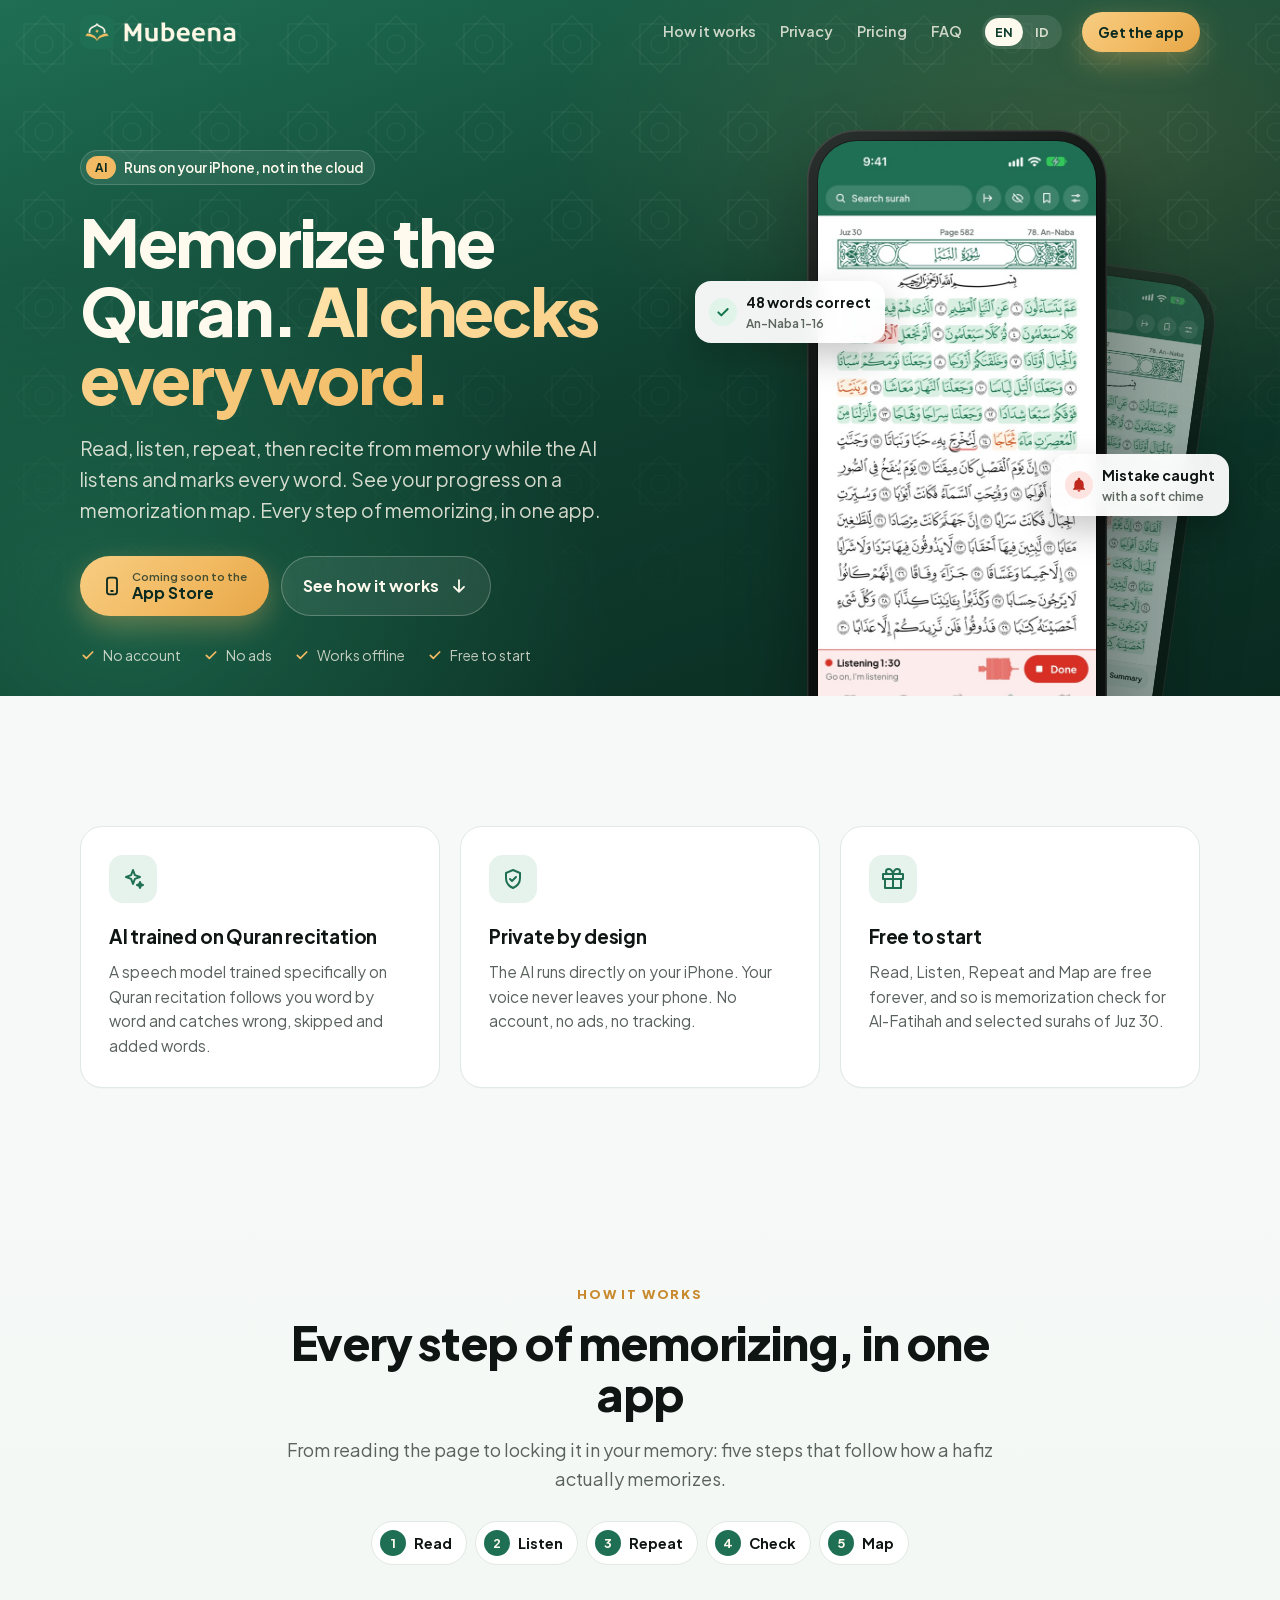
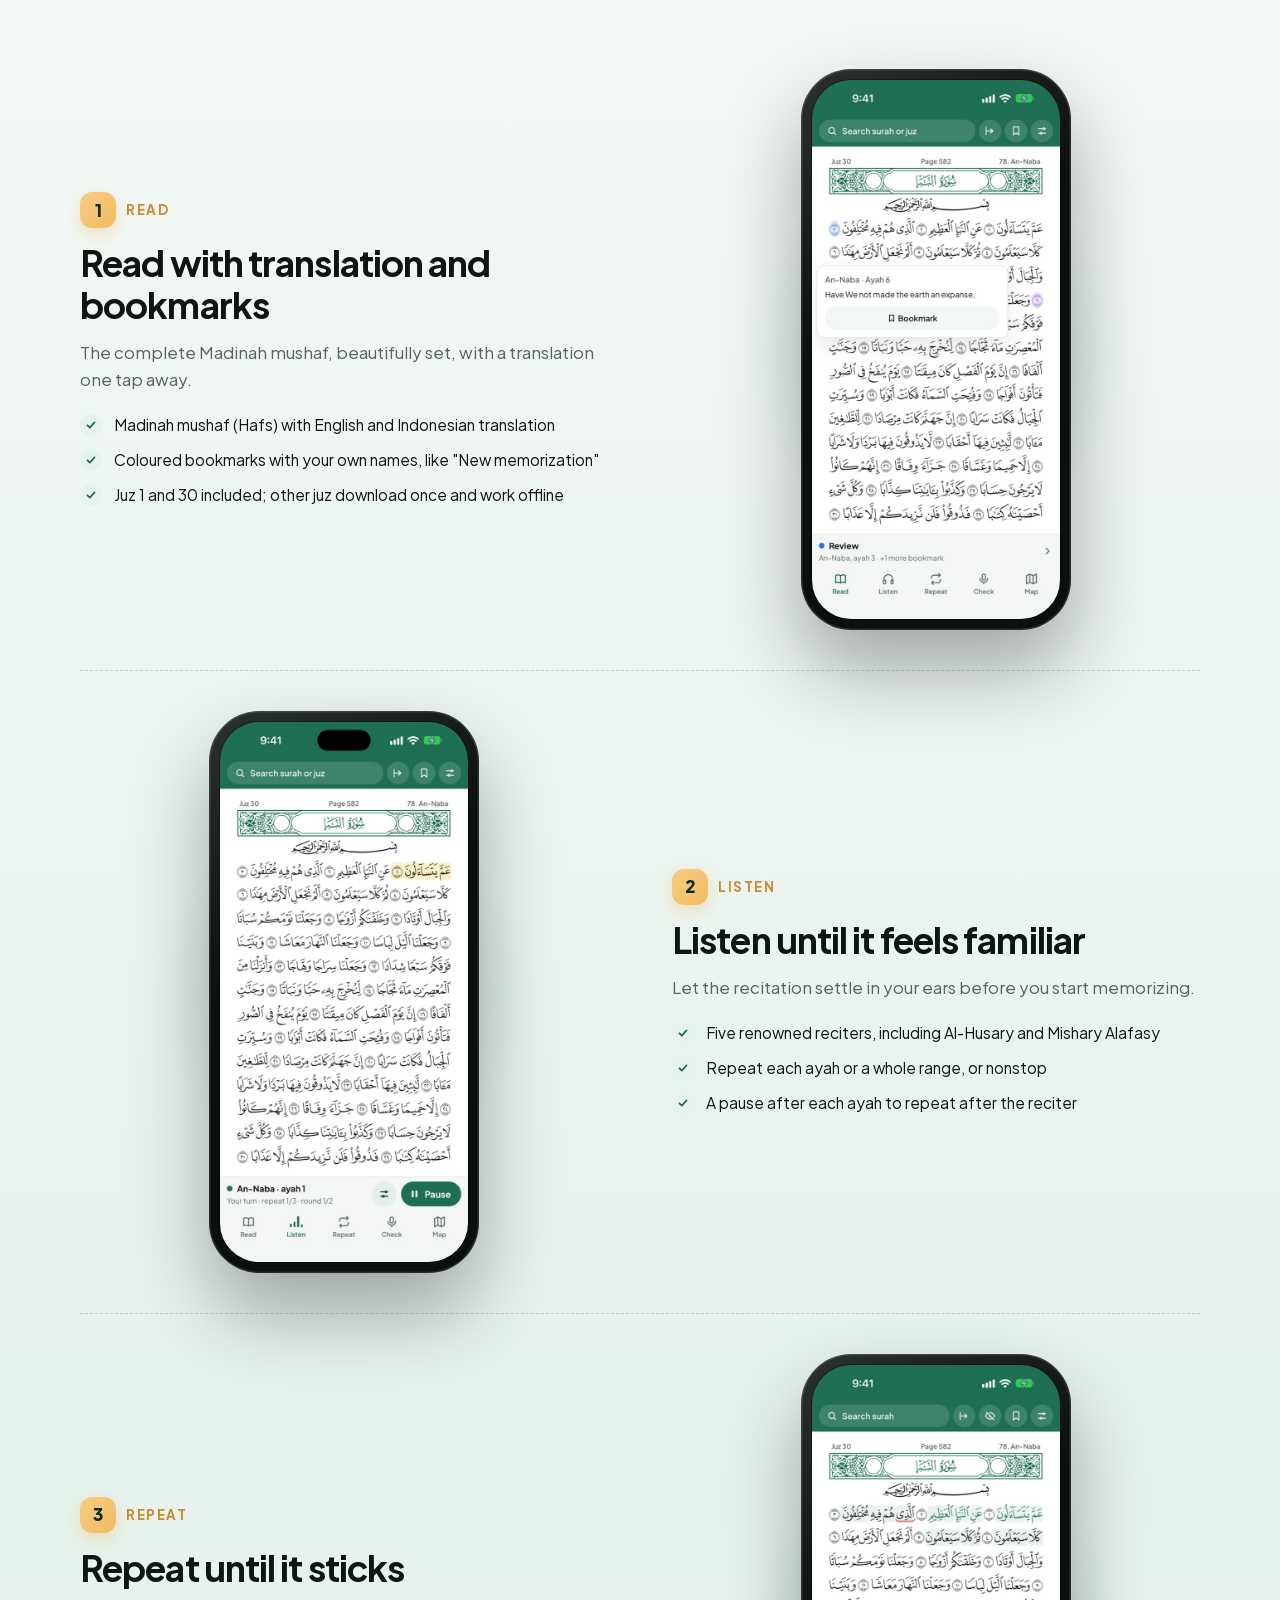
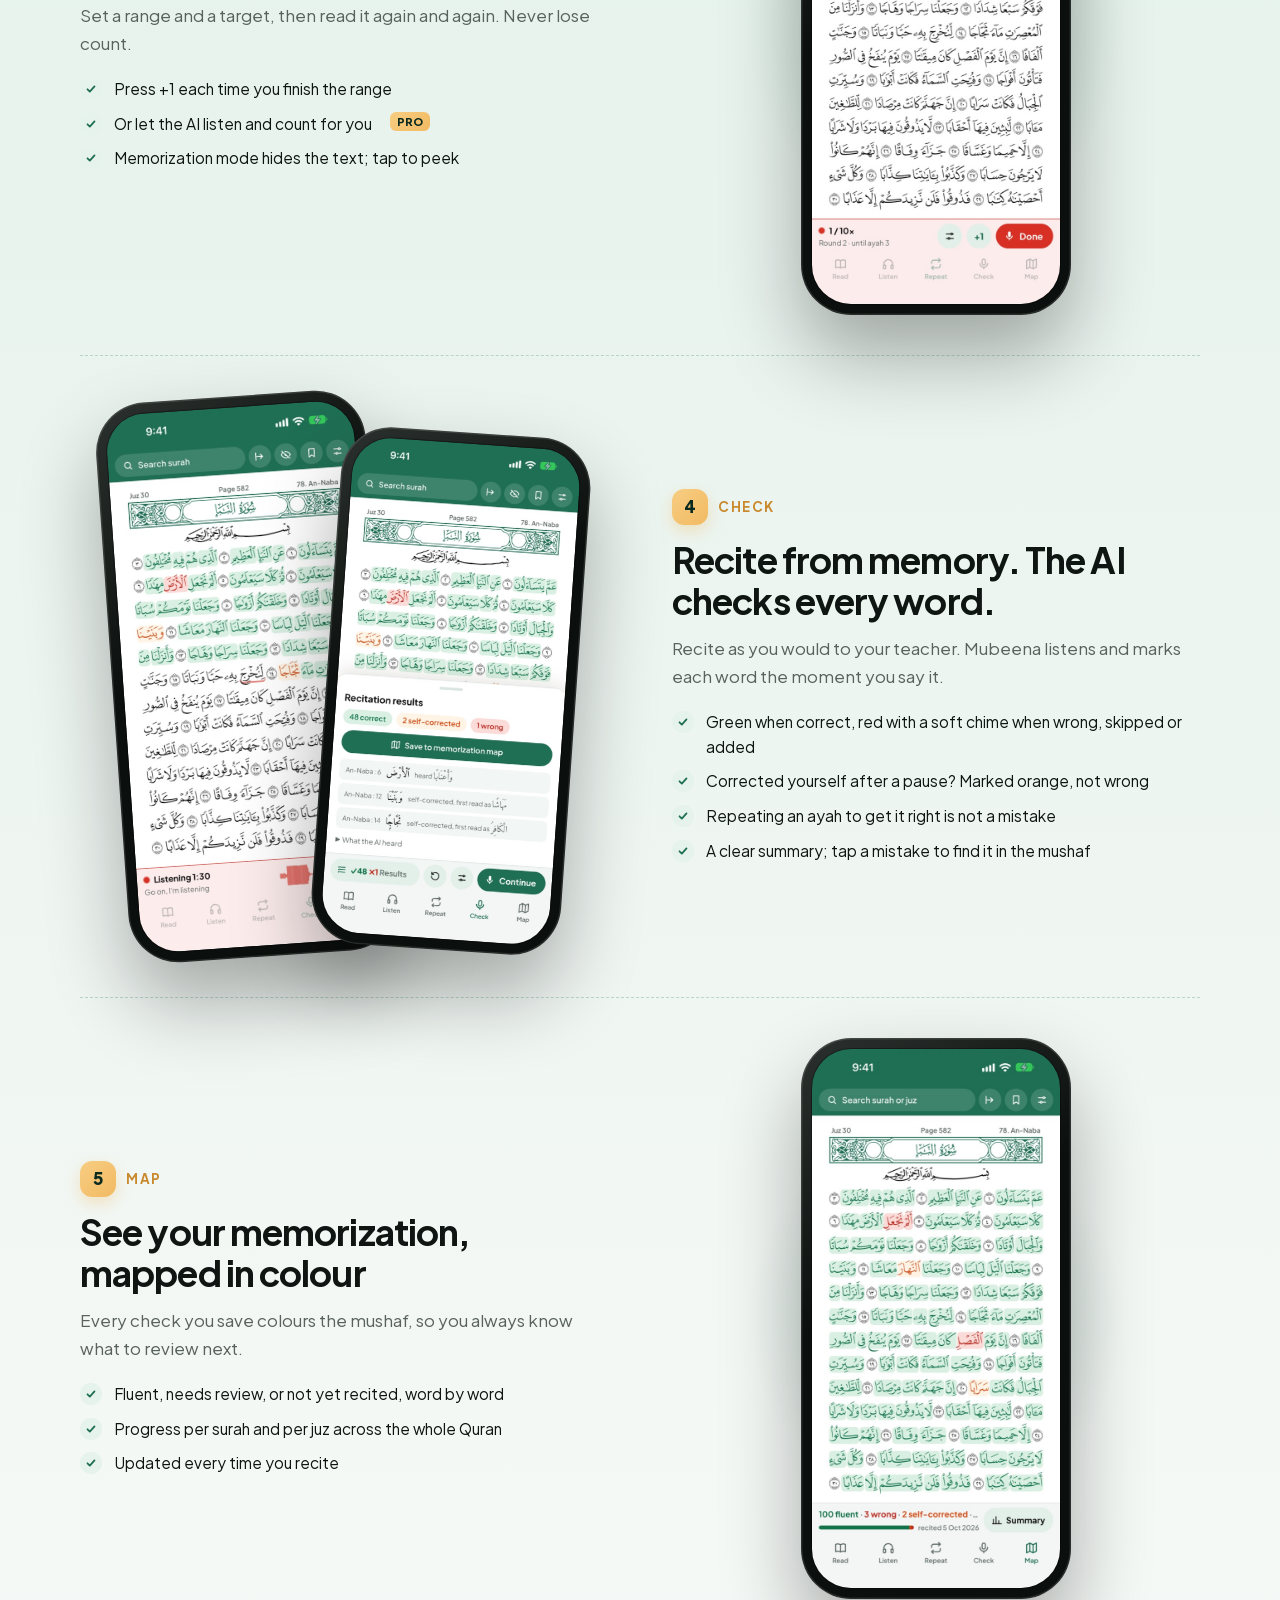
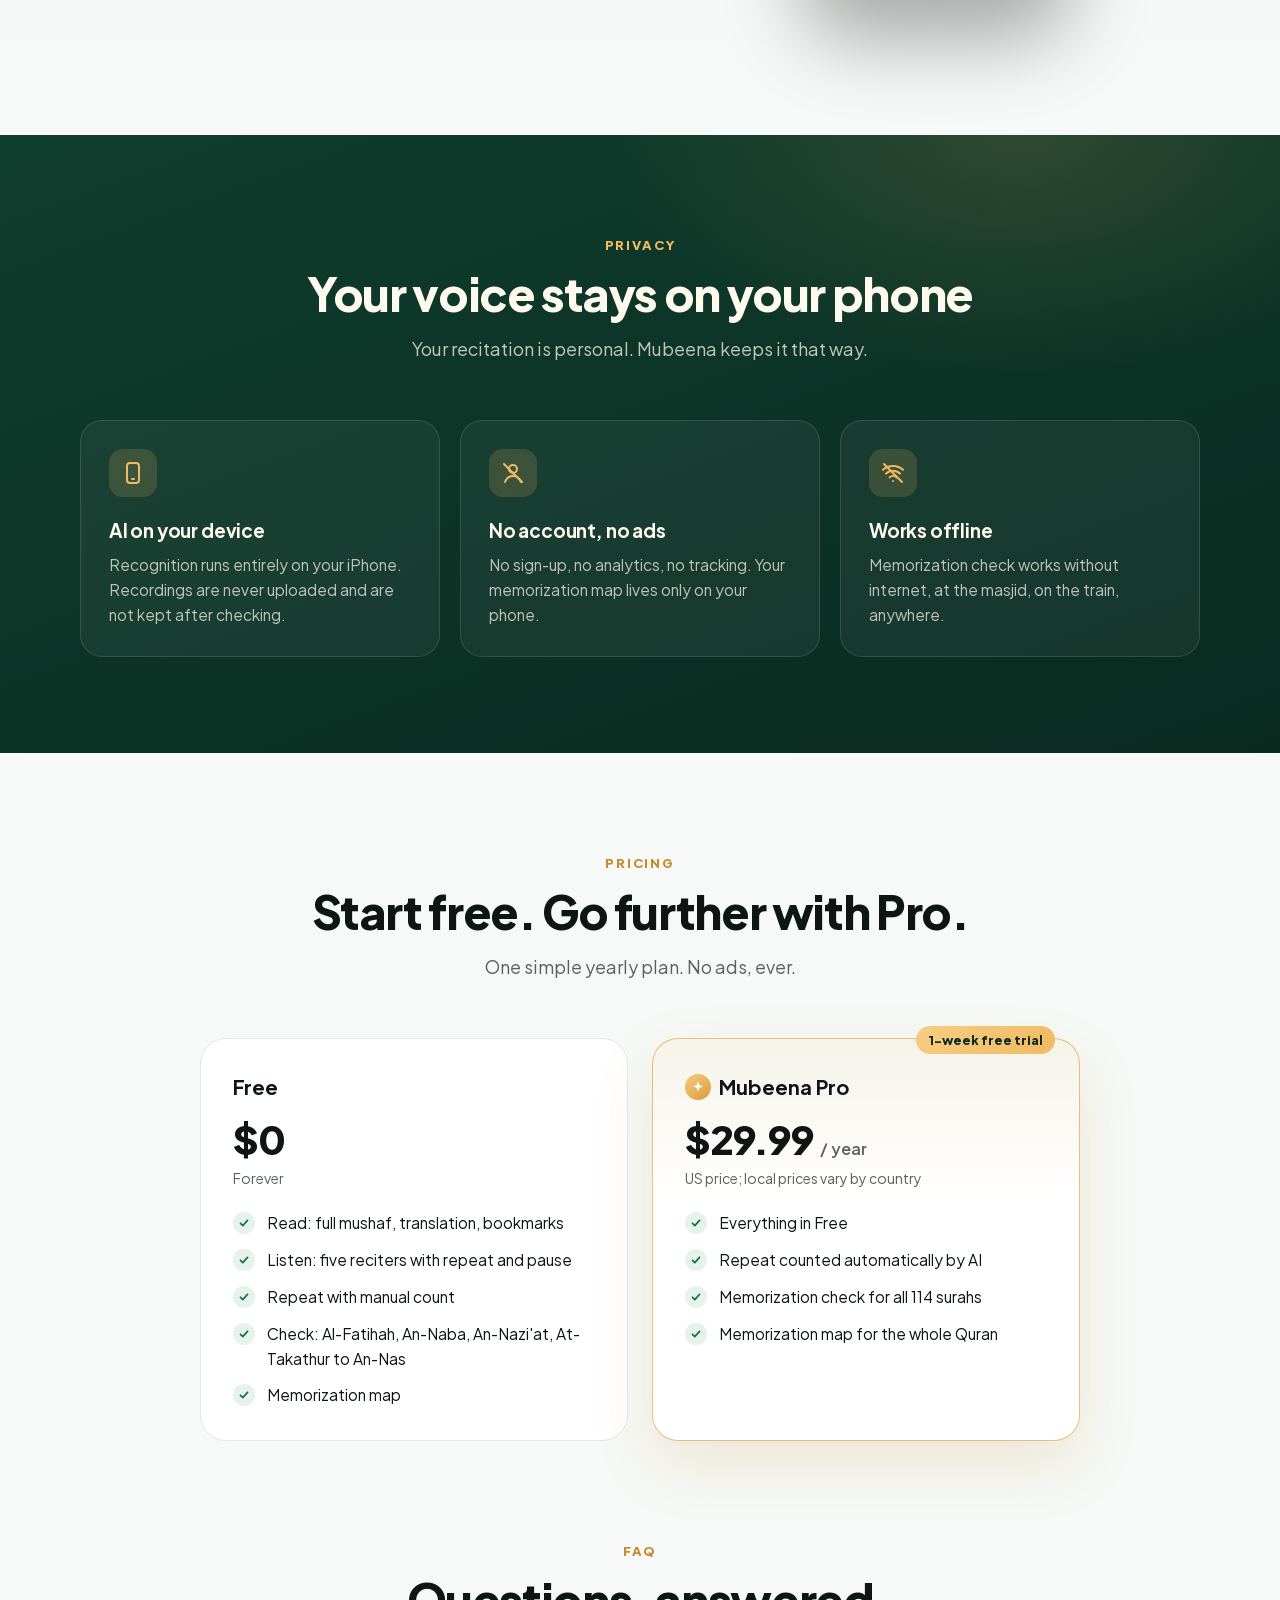
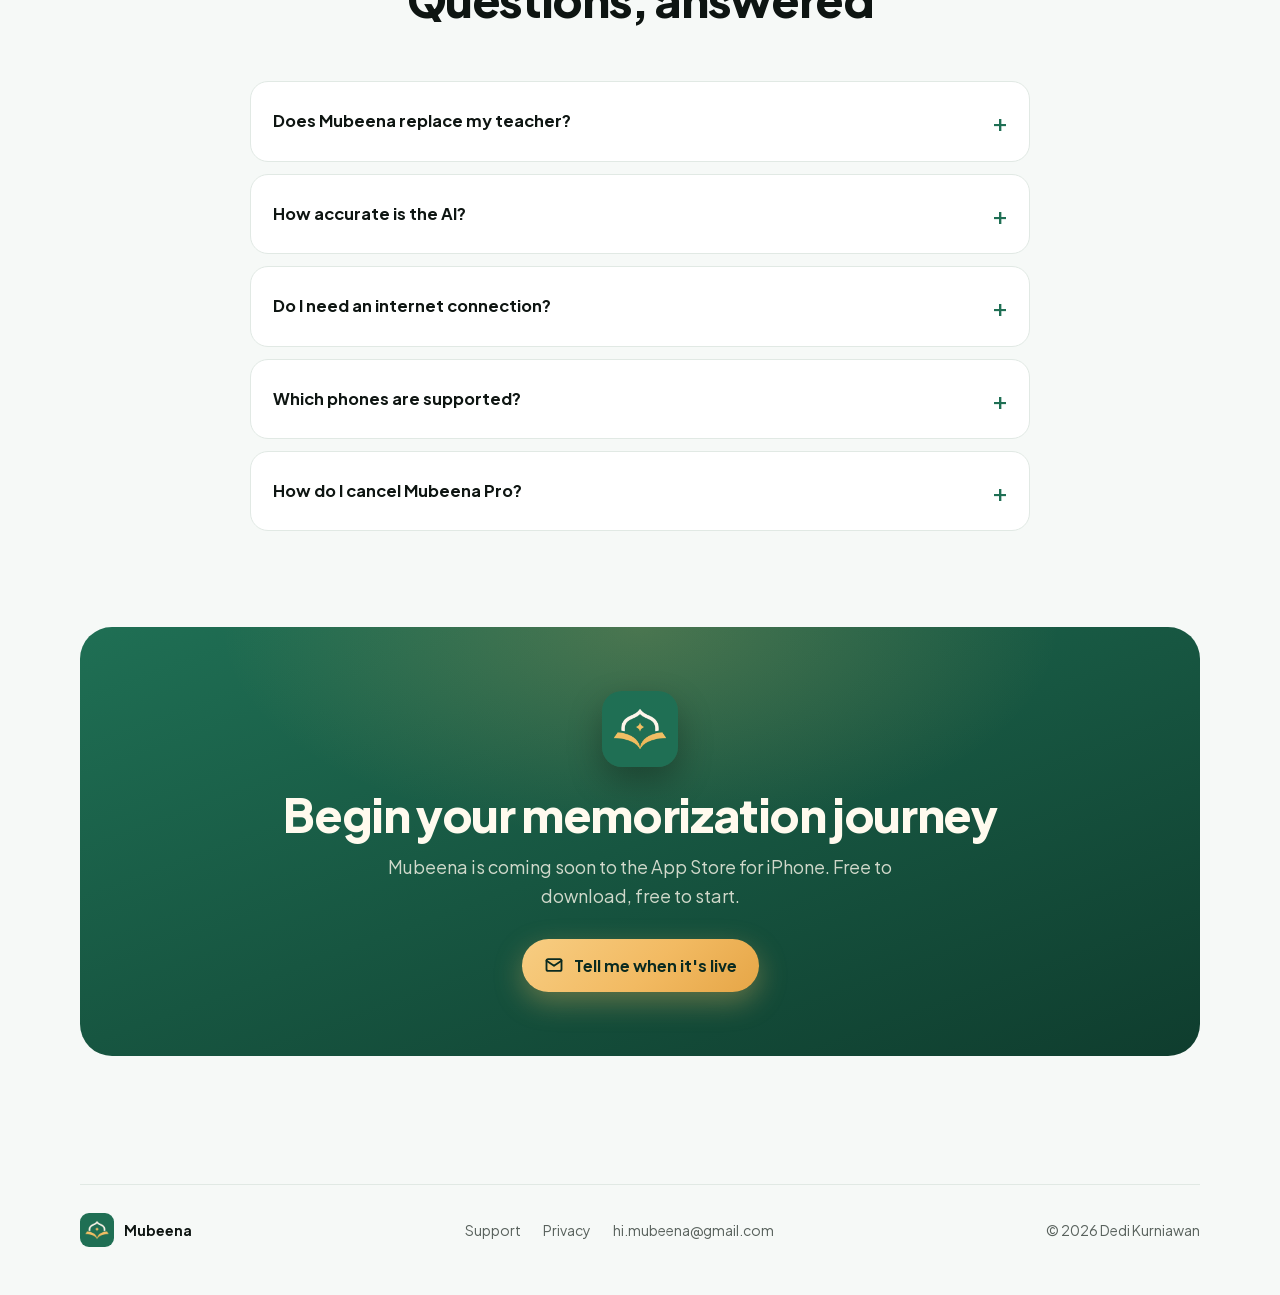
==== index.html @ 80e640e7 "Add files via upload" ====
<!doctype html>
<html lang="en">
<head>
<meta charset="utf-8">
<meta name="viewport" content="width=device-width, initial-scale=1, viewport-fit=cover">
<title>Mubeena AI: Quran Memorization</title>
<meta name="judul-en" content="Mubeena AI: Quran Memorization">
<meta name="judul-id" content="Mubeena: Hafal Al-Qur'an dengan AI">
<meta name="description" content="Read, listen, repeat, check your memorization with AI and see your progress on a memorization map. The AI runs on your iPhone: private, no account, works offline.">
<meta name="theme-color" content="#0f3d2e">
<meta property="og:title" content="Mubeena AI: Quran Memorization">
<meta property="og:description" content="Every step of memorizing the Quran in one app. AI on your iPhone checks every word.">
<meta property="og:image" content="https://mubeenaapp.github.io/aset/icon-512.png">
<link rel="icon" href="aset/icon-192.png">
<link rel="apple-touch-icon" href="aset/icon-192.png">
<link rel="stylesheet" href="aset/beranda.css">
<script src="aset/bahasa.js"></script>
<script src="aset/beranda.js"></script>
</head>
<body>

<!-- ===== Bilah atas ===== -->
<header class="nav"><div class="wadah">
  <a class="merek" href="#atas"><img class="ikon" src="aset/icon-192.png" alt=""><img class="tulisan" src="aset/mubeena-tulisan.png" alt="Mubeena"></a>
  <nav class="nav-tautan">
    <a href="#alur"><span data-lang="en">How it works</span><span data-lang="id">Cara kerja</span></a>
    <a href="#privasi"><span data-lang="en">Privacy</span><span data-lang="id">Privasi</span></a>
    <a href="#harga"><span data-lang="en">Pricing</span><span data-lang="id">Harga</span></a>
    <a href="#tanya"><span data-lang="en">FAQ</span><span data-lang="id">Tanya jawab</span></a>
  </nav>
  <div class="bhs" role="group" aria-label="Language"><button data-set="en">EN</button><button data-set="id">ID</button></div>
  <a class="tombol emas" href="#unduh"><span data-lang="en">Get the app</span><span data-lang="id">Dapatkan</span></a>
</div></header>

<!-- ===== Hero ===== -->
<section class="hero" id="atas"><div class="wadah">
  <div class="muncul">
    <div class="lencana"><b>AI</b><span data-lang="en">Runs on your iPhone, not in the cloud</span><span data-lang="id">Berjalan di iPhone Anda, bukan di server</span></div>
    <h1>
      <span data-lang="en">Memorize the Quran. <em>AI checks every word.</em></span>
      <span data-lang="id">Hafal Al-Qur'an, <em>diperiksa AI kata demi kata.</em></span>
    </h1>
    <p class="sub">
      <span data-lang="en">Read, listen, repeat, then recite from memory while the AI listens and marks every word. See your progress on a
        memorization map. Every step of memorizing, in one app.</span>
      <span data-lang="id">Baca, dengar, takrir, lalu setor hafalan sementara AI menyimak dan menandai setiap kata. Lihat kemajuan Anda di
        peta hafalan. Seluruh proses menghafal, dalam satu aplikasi.</span>
    </p>
    <div class="aksi">
      <a class="tombol emas" href="#unduh">
        <svg viewBox="0 0 24 24" fill="none" stroke="currentColor" stroke-width="2.2" stroke-linecap="round" stroke-linejoin="round"><rect x="6" y="2" width="12" height="20" rx="3"/><path d="M11 18h2"/></svg>
        <span class="dua"><small><span data-lang="en">Coming soon to the</span><span data-lang="id">Segera hadir di</span></small>App Store</span></a>
      <a class="tombol hantu" href="#alur"><span data-lang="en">See how it works</span><span data-lang="id">Lihat cara kerjanya</span>
        <svg viewBox="0 0 24 24" fill="none" stroke="currentColor" stroke-width="2.2" stroke-linecap="round" stroke-linejoin="round"><path d="M12 5v14M6 13l6 6 6-6"/></svg></a>
    </div>
    <ul class="percaya">
      <li><svg viewBox="0 0 24 24" fill="none" stroke="currentColor" stroke-width="2.6" stroke-linecap="round" stroke-linejoin="round"><path d="M5 12.5l4.5 4.5L19 7.5"/></svg><span data-lang="en">No account</span><span data-lang="id">Tanpa akun</span></li>
      <li><svg viewBox="0 0 24 24" fill="none" stroke="currentColor" stroke-width="2.6" stroke-linecap="round" stroke-linejoin="round"><path d="M5 12.5l4.5 4.5L19 7.5"/></svg><span data-lang="en">No ads</span><span data-lang="id">Tanpa iklan</span></li>
      <li><svg viewBox="0 0 24 24" fill="none" stroke="currentColor" stroke-width="2.6" stroke-linecap="round" stroke-linejoin="round"><path d="M5 12.5l4.5 4.5L19 7.5"/></svg><span data-lang="en">Works offline</span><span data-lang="id">Bisa tanpa internet</span></li>
      <li><svg viewBox="0 0 24 24" fill="none" stroke="currentColor" stroke-width="2.6" stroke-linecap="round" stroke-linejoin="round"><path d="M5 12.5l4.5 4.5L19 7.5"/></svg><span data-lang="en">Free to start</span><span data-lang="id">Gratis untuk mulai</span></li>
    </ul>
  </div>
  <div class="panggung">
    <div class="hp belakang" aria-hidden="true"><img class="layar" data-n="peta" src="aset/layar/en/peta.jpg" alt=""></div>
    <div class="hp depan"><img class="layar" data-n="setor" src="aset/layar/en/setor.jpg" alt="Mubeena memorization check"></div>
    <div class="chip c1"><span class="bulat"><svg viewBox="0 0 24 24" fill="none" stroke="currentColor" stroke-width="3" stroke-linecap="round" stroke-linejoin="round"><path d="M5 12.5l4.5 4.5L19 7.5"/></svg></span>
      <span><span data-lang="en">48 words correct</span><span data-lang="id">48 kata benar</span><small><span data-lang="en">An-Naba 1-16</span><span data-lang="id">An-Naba 1-16</span></small></span></div>
    <div class="chip c2"><span class="bulat"><svg viewBox="0 0 24 24" fill="currentColor"><path d="M12 22a2.5 2.5 0 0 0 2.4-2h-4.8A2.5 2.5 0 0 0 12 22Zm7-6V11a7 7 0 0 0-5-6.7V3a2 2 0 1 0-4 0v1.3A7 7 0 0 0 5 11v5l-2 2v1h18v-1l-2-2Z"/></svg></span>
      <span><span data-lang="en">Mistake caught</span><span data-lang="id">Salah langsung ditandai</span><small><span data-lang="en">with a soft chime</span><span data-lang="id">dengan denting lembut</span></small></span></div>
  </div>
</div></section>

<!-- ===== Tiga keunggulan ===== -->
<section class="unggul"><div class="wadah">
  <div class="kartu3">
    <div class="kartu muncul">
      <div class="ik"><svg viewBox="0 0 24 24" fill="none" stroke="currentColor" stroke-width="2" stroke-linecap="round" stroke-linejoin="round"><path d="M12 3l1.9 5.1L19 10l-5.1 1.9L12 17l-1.9-5.1L5 10l5.1-1.9z"/><path d="M19 15l.8 2.2L22 18l-2.2.8L19 21l-.8-2.2L16 18l2.2-.8z"/></svg></div>
      <h3><span data-lang="en">AI trained on Quran recitation</span><span data-lang="id">AI khusus bacaan Al-Qur'an</span></h3>
      <p><span data-lang="en">A speech model trained specifically on Quran recitation follows you word by word and catches wrong, skipped and added words.</span>
        <span data-lang="id">Model AI yang dilatih khusus bacaan Al-Qur'an menyimak kata demi kata dan menangkap kata yang salah, terlewat, atau ditambah.</span></p>
    </div>
    <div class="kartu muncul">
      <div class="ik"><svg viewBox="0 0 24 24" fill="none" stroke="currentColor" stroke-width="2" stroke-linecap="round" stroke-linejoin="round"><path d="M12 3l7 3v5c0 4.5-3 8.3-7 10-4-1.7-7-5.5-7-10V6z"/><path d="M9 12l2 2 4-4"/></svg></div>
      <h3><span data-lang="en">Private by design</span><span data-lang="id">Privasi terjaga</span></h3>
      <p><span data-lang="en">The AI runs directly on your iPhone. Your voice never leaves your phone. No account, no ads, no tracking.</span>
        <span data-lang="id">AI berjalan langsung di iPhone Anda. Suara Anda tidak pernah keluar dari HP. Tanpa akun, tanpa iklan, tanpa pelacak.</span></p>
    </div>
    <div class="kartu muncul">
      <div class="ik"><svg viewBox="0 0 24 24" fill="none" stroke="currentColor" stroke-width="2" stroke-linecap="round" stroke-linejoin="round"><path d="M20 12v9H4v-9"/><path d="M2 7h20v5H2z"/><path d="M12 21V7"/><path d="M12 7H7.5a2.5 2.5 0 0 1 0-5C11 2 12 7 12 7zM12 7h4.5a2.5 2.5 0 0 0 0-5C13 2 12 7 12 7z"/></svg></div>
      <h3><span data-lang="en">Free to start</span><span data-lang="id">Gratis untuk mulai</span></h3>
      <p><span data-lang="en">Read, Listen, Repeat and Map are free forever, and so is memorization check for Al-Fatihah and selected surahs of Juz 30.</span>
        <span data-lang="id">Baca, Dengar, Takrir, dan Peta gratis selamanya, begitu juga Setor untuk Al-Fatihah dan surah pilihan Juz 30.</span></p>
    </div>
  </div>
</div></section>

<!-- ===== Alur 5 langkah ===== -->
<section class="alur" id="alur"><div class="wadah">
  <div class="kepala muncul">
    <div class="label"><span data-lang="en">How it works</span><span data-lang="id">Cara kerja</span></div>
    <h2><span data-lang="en">Every step of memorizing, in one app</span><span data-lang="id">Seluruh proses menghafal, dalam satu aplikasi</span></h2>
    <p><span data-lang="en">From reading the page to locking it in your memory: five steps that follow how a hafiz actually memorizes.</span>
      <span data-lang="id">Dari membaca halaman sampai melekat di hafalan: lima langkah yang mengikuti cara seorang penghafal menghafal.</span></p>
  </div>
  <div class="langkah-pil muncul">
    <a href="#l1"><span>1</span><b data-lang="en">Read</b><b data-lang="id">Baca</b></a>
    <a href="#l2"><span>2</span><b data-lang="en">Listen</b><b data-lang="id">Dengar</b></a>
    <a href="#l3"><span>3</span><b data-lang="en">Repeat</b><b data-lang="id">Takrir</b></a>
    <a href="#l4"><span>4</span><b data-lang="en">Check</b><b data-lang="id">Setor</b></a>
    <a href="#l5"><span>5</span><b data-lang="en">Map</b><b data-lang="id">Peta</b></a>
  </div>

  <article class="langkah" id="l1">
    <div class="teks muncul">
      <div class="no"><span>1</span><b data-lang="en">Read</b><b data-lang="id">Baca</b></div>
      <h3><span data-lang="en">Read with translation and bookmarks</span><span data-lang="id">Baca dengan terjemahan dan penanda</span></h3>
      <p><span data-lang="en">The complete Madinah mushaf, beautifully set, with a translation one tap away.</span>
        <span data-lang="id">Mushaf Madinah lengkap dengan tampilan yang indah, terjemahannya cukup sekali ketuk.</span></p>
      <ul class="centang">
        <li><span data-lang="en">Madinah mushaf (Hafs) with English and Indonesian translation</span><span data-lang="id">Mushaf Madinah (riwayat Hafs) dengan terjemahan Indonesia dan Inggris</span></li>
        <li><span data-lang="en">Coloured bookmarks with your own names, like "New memorization"</span><span data-lang="id">Penanda berwarna dengan nama sendiri, seperti "Hafalan baru"</span></li>
        <li><span data-lang="en">Juz 1 and 30 included; other juz download once and work offline</span><span data-lang="id">Juz 1 dan 30 sudah ada; juz lain diunduh sekali lalu bisa tanpa internet</span></li>
      </ul>
    </div>
    <div class="visual muncul"><div class="hp"><img class="layar" data-n="baca" src="aset/layar/en/baca.jpg" alt="" loading="lazy"></div></div>
  </article>

  <article class="langkah" id="l2">
    <div class="teks muncul">
      <div class="no"><span>2</span><b data-lang="en">Listen</b><b data-lang="id">Dengar</b></div>
      <h3><span data-lang="en">Listen until it feels familiar</span><span data-lang="id">Dengar sampai terasa akrab</span></h3>
      <p><span data-lang="en">Let the recitation settle in your ears before you start memorizing.</span>
        <span data-lang="id">Biarkan bacaannya akrab di telinga sebelum mulai menghafal.</span></p>
      <ul class="centang">
        <li><span data-lang="en">Five renowned reciters, including Al-Husary and Mishary Alafasy</span><span data-lang="id">Lima qari ternama, termasuk Al-Husary dan Mishary Alafasy</span></li>
        <li><span data-lang="en">Repeat each ayah or a whole range, or nonstop</span><span data-lang="id">Ulangi tiap ayat atau satu rentang, atau terus-menerus</span></li>
        <li><span data-lang="en">A pause after each ayah to repeat after the reciter</span><span data-lang="id">Jeda sesudah tiap ayat untuk menirukan qari</span></li>
      </ul>
    </div>
    <div class="visual muncul"><div class="hp"><img class="layar" data-n="dengar" src="aset/layar/en/dengar.jpg" alt="" loading="lazy"></div></div>
  </article>

  <article class="langkah" id="l3">
    <div class="teks muncul">
      <div class="no"><span>3</span><b data-lang="en">Repeat</b><b data-lang="id">Takrir</b></div>
      <h3><span data-lang="en">Repeat until it sticks</span><span data-lang="id">Takrir sampai hafal</span></h3>
      <p><span data-lang="en">Set a range and a target, then read it again and again. Never lose count.</span>
        <span data-lang="id">Tentukan rentang dan target, lalu baca berulang-ulang. Tidak pernah lupa hitungan.</span></p>
      <ul class="centang">
        <li><span data-lang="en">Press +1 each time you finish the range</span><span data-lang="id">Tekan +1 setiap selesai membaca rentangnya</span></li>
        <li><span data-lang="en">Or let the AI listen and count for you</span><span data-lang="id">Atau biarkan AI menyimak dan menghitungkannya</span><span class="pro-kecil">PRO</span></li>
        <li><span data-lang="en">Memorization mode hides the text; tap to peek</span><span data-lang="id">Mode hafalan menyembunyikan teks; ketuk untuk mengintip</span></li>
      </ul>
    </div>
    <div class="visual muncul"><div class="hp"><img class="layar" data-n="takrir" src="aset/layar/en/takrir.jpg" alt="" loading="lazy"></div></div>
  </article>

  <article class="langkah" id="l4">
    <div class="teks muncul">
      <div class="no"><span>4</span><b data-lang="en">Check</b><b data-lang="id">Setor</b></div>
      <h3><span data-lang="en">Recite from memory. The AI checks every word.</span><span data-lang="id">Setor hafalan. AI memeriksa setiap kata.</span></h3>
      <p><span data-lang="en">Recite as you would to your teacher. Mubeena listens and marks each word the moment you say it.</span>
        <span data-lang="id">Baca seperti saat setoran kepada guru. Mubeena menyimak dan menandai setiap kata saat itu juga.</span></p>
      <ul class="centang">
        <li><span data-lang="en">Green when correct, red with a soft chime when wrong, skipped or added</span><span data-lang="id">Hijau bila benar, merah dengan denting lembut bila salah, terlewat, atau tambahan</span></li>
        <li><span data-lang="en">Corrected yourself after a pause? Marked orange, not wrong</span><span data-lang="id">Berhenti lalu membetulkan sendiri? Ditandai jingga, bukan salah</span></li>
        <li><span data-lang="en">Repeating an ayah to get it right is not a mistake</span><span data-lang="id">Mengulang ayat agar lancar tidak dihitung salah</span></li>
        <li><span data-lang="en">A clear summary; tap a mistake to find it in the mushaf</span><span data-lang="id">Ringkasan yang jelas; ketuk kesalahan untuk melihatnya di mushaf</span></li>
      </ul>
    </div>
    <div class="visual ganda muncul">
      <div class="hp"><img class="layar" data-n="setor" src="aset/layar/en/setor.jpg" alt="" loading="lazy"></div>
      <div class="hp"><img class="layar" data-n="hasil" src="aset/layar/en/hasil.jpg" alt="" loading="lazy"></div>
    </div>
  </article>

  <article class="langkah" id="l5">
    <div class="teks muncul">
      <div class="no"><span>5</span><b data-lang="en">Map</b><b data-lang="id">Peta</b></div>
      <h3><span data-lang="en">See your memorization, mapped in colour</span><span data-lang="id">Lihat hafalan Anda, berwarna di peta</span></h3>
      <p><span data-lang="en">Every check you save colours the mushaf, so you always know what to review next.</span>
        <span data-lang="id">Setiap setoran yang disimpan mewarnai mushaf, jadi Anda selalu tahu apa yang perlu diulang berikutnya.</span></p>
      <ul class="centang">
        <li><span data-lang="en">Fluent, needs review, or not yet recited, word by word</span><span data-lang="id">Lancar, perlu diulang, atau belum disetor, kata demi kata</span></li>
        <li><span data-lang="en">Progress per surah and per juz across the whole Quran</span><span data-lang="id">Kemajuan per surah dan per juz di seluruh Al-Qur'an</span></li>
        <li><span data-lang="en">Updated every time you recite</span><span data-lang="id">Diperbarui setiap kali Anda menyetor</span></li>
      </ul>
    </div>
    <div class="visual muncul"><div class="hp"><img class="layar" data-n="peta" src="aset/layar/en/peta.jpg" alt="" loading="lazy"></div></div>
  </article>
</div></section>

<!-- ===== Privasi ===== -->
<section class="privasi" id="privasi"><div class="wadah">
  <div class="kepala muncul">
    <div class="label"><span data-lang="en">Privacy</span><span data-lang="id">Privasi</span></div>
    <h2><span data-lang="en">Your voice stays on your phone</span><span data-lang="id">Suara Anda tetap di HP Anda</span></h2>
    <p><span data-lang="en">Your recitation is personal. Mubeena keeps it that way.</span>
      <span data-lang="id">Bacaan Anda adalah hal pribadi. Mubeena menjaganya tetap begitu.</span></p>
  </div>
  <div class="kartu3">
    <div class="kartu muncul">
      <div class="ik"><svg viewBox="0 0 24 24" fill="none" stroke="currentColor" stroke-width="2" stroke-linecap="round" stroke-linejoin="round"><rect x="6" y="2" width="12" height="20" rx="3"/><path d="M11 18h2"/></svg></div>
      <h3><span data-lang="en">AI on your device</span><span data-lang="id">AI di perangkat Anda</span></h3>
      <p><span data-lang="en">Recognition runs entirely on your iPhone. Recordings are never uploaded and are not kept after checking.</span>
        <span data-lang="id">Pengenalan bacaan berjalan sepenuhnya di iPhone. Rekaman tidak pernah diunggah dan tidak disimpan setelah diperiksa.</span></p>
    </div>
    <div class="kartu muncul">
      <div class="ik"><svg viewBox="0 0 24 24" fill="none" stroke="currentColor" stroke-width="2" stroke-linecap="round" stroke-linejoin="round"><circle cx="12" cy="8" r="4"/><path d="M4 21c1.5-4 4.5-6 8-6s6.5 2 8 6"/><path d="M3 3l18 18"/></svg></div>
      <h3><span data-lang="en">No account, no ads</span><span data-lang="id">Tanpa akun, tanpa iklan</span></h3>
      <p><span data-lang="en">No sign-up, no analytics, no tracking. Your memorization map lives only on your phone.</span>
        <span data-lang="id">Tanpa daftar, tanpa analitik, tanpa pelacakan. Peta hafalan Anda hanya tersimpan di HP Anda.</span></p>
    </div>
    <div class="kartu muncul">
      <div class="ik"><svg viewBox="0 0 24 24" fill="none" stroke="currentColor" stroke-width="2" stroke-linecap="round" stroke-linejoin="round"><path d="M2 8.8a15 15 0 0 1 20 0M5 12.6a10 10 0 0 1 14 0M8.5 16.4a5 5 0 0 1 7 0"/><path d="M12 20h.01"/><path d="M3 3l18 18"/></svg></div>
      <h3><span data-lang="en">Works offline</span><span data-lang="id">Bisa tanpa internet</span></h3>
      <p><span data-lang="en">Memorization check works without internet, at the masjid, on the train, anywhere.</span>
        <span data-lang="id">Setor tetap jalan tanpa internet: di masjid, di kereta, di mana saja.</span></p>
    </div>
  </div>
</div></section>

<!-- ===== Harga ===== -->
<section id="harga"><div class="wadah">
  <div class="kepala muncul">
    <div class="label"><span data-lang="en">Pricing</span><span data-lang="id">Harga</span></div>
    <h2><span data-lang="en">Start free. Go further with Pro.</span><span data-lang="id">Mulai gratis. Lebih jauh dengan Pro.</span></h2>
    <p><span data-lang="en">One simple yearly plan. No ads, ever.</span><span data-lang="id">Satu paket tahunan yang sederhana. Tanpa iklan, selamanya.</span></p>
  </div>
  <div class="harga-kartu">
    <div class="paket muncul">
      <h3><span data-lang="en">Free</span><span data-lang="id">Gratis</span></h3>
      <div class="nominal"><span data-lang="en">$0</span><span data-lang="id">Rp 0</span></div>
      <div class="ket"><span data-lang="en">Forever</span><span data-lang="id">Selamanya</span></div>
      <ul class="centang">
        <li><span data-lang="en">Read: full mushaf, translation, bookmarks</span><span data-lang="id">Baca: mushaf lengkap, terjemahan, penanda</span></li>
        <li><span data-lang="en">Listen: five reciters with repeat and pause</span><span data-lang="id">Dengar: lima qari dengan ulangan dan jeda</span></li>
        <li><span data-lang="en">Repeat with manual count</span><span data-lang="id">Takrir dengan hitungan manual</span></li>
        <li><span data-lang="en">Check: Al-Fatihah, An-Naba, An-Nazi'at, At-Takathur to An-Nas</span><span data-lang="id">Setor: Al-Fatihah, An-Naba, An-Nazi'at, At-Takatsur sampai An-Nas</span></li>
        <li><span data-lang="en">Memorization map</span><span data-lang="id">Peta hafalan</span></li>
      </ul>
    </div>
    <div class="paket pro muncul">
      <div class="pita"><span data-lang="en">1-week free trial</span><span data-lang="id">Uji coba gratis 1 minggu</span></div>
      <h3><span class="bintang"><svg viewBox="0 0 24 24"><path d="M12 2.5l2.3 6.2 6.2 2.3-6.2 2.3L12 19.5l-2.3-6.2L3.5 11l6.2-2.3z" fill="currentColor"/></svg></span>Mubeena Pro</h3>
      <div class="nominal"><span data-lang="en">$29.99 <small>/ year</small></span><span data-lang="id">Rp 149.000 <small>/ tahun</small></span></div>
      <div class="ket"><span data-lang="en">US price; local prices vary by country</span><span data-lang="id">Harga Indonesia; tiap negara bisa berbeda</span></div>
      <ul class="centang">
        <li><span data-lang="en">Everything in Free</span><span data-lang="id">Semua yang ada di Gratis</span></li>
        <li><span data-lang="en">Repeat counted automatically by AI</span><span data-lang="id">Takrir dihitung otomatis oleh AI</span></li>
        <li><span data-lang="en">Memorization check for all 114 surahs</span><span data-lang="id">Setor hafalan seluruh 114 surah</span></li>
        <li><span data-lang="en">Memorization map for the whole Quran</span><span data-lang="id">Peta hafalan seluruh Al-Qur'an</span></li>
      </ul>
    </div>
  </div>
</div></section>

<!-- ===== Tanya jawab ===== -->
<section id="tanya" style="padding-top:0"><div class="wadah">
  <div class="kepala muncul">
    <div class="label"><span data-lang="en">FAQ</span><span data-lang="id">Tanya jawab</span></div>
    <h2><span data-lang="en">Questions, answered</span><span data-lang="id">Pertanyaan yang sering diajukan</span></h2>
  </div>
  <div class="tanya muncul">
    <details>
      <summary><span data-lang="en">Does Mubeena replace my teacher?</span><span data-lang="id">Apakah Mubeena menggantikan guru?</span></summary>
      <p><span data-lang="en">No. Mubeena helps you practise between lessons, so you come to your teacher better prepared. Your teacher remains the
        best judge of your recitation.</span>
        <span data-lang="id">Tidak. Mubeena membantu Anda berlatih di antara pertemuan, supaya Anda datang ke guru dengan hafalan yang lebih siap.
        Guru tetap penilai terbaik bacaan Anda.</span></p>
    </details>
    <details>
      <summary><span data-lang="en">How accurate is the AI?</span><span data-lang="id">Seberapa akurat AI-nya?</span></summary>
      <p><span data-lang="en">The AI is trained specifically on Quran recitation and catches wrong, skipped and added words. It can still mishear,
        especially children's voices or in noisy places, so you can tap any word to see what the AI heard.</span>
        <span data-lang="id">AI dilatih khusus bacaan Al-Qur'an dan menangkap kata yang salah, terlewat, atau ditambah. AI tetap bisa salah dengar,
        terutama pada suara anak-anak atau di tempat bising, jadi setiap kata bisa diketuk untuk melihat apa yang didengar AI.</span></p>
    </details>
    <details>
      <summary><span data-lang="en">Do I need an internet connection?</span><span data-lang="id">Apakah perlu internet?</span></summary>
      <p><span data-lang="en">No for the memorization check: the AI runs on your iPhone. Listening to reciters streams over the internet, and juz
        other than 1 and 30 download once the first time you open them.</span>
        <span data-lang="id">Untuk Setor tidak perlu: AI berjalan di iPhone Anda. Mendengarkan qari memerlukan internet, dan juz selain 1 dan 30
        diunduh sekali saat pertama dibuka.</span></p>
    </details>
    <details>
      <summary><span data-lang="en">Which phones are supported?</span><span data-lang="id">HP apa saja yang didukung?</span></summary>
      <p><span data-lang="en">iPhone with iOS 17 or later. An Android version is planned.</span>
        <span data-lang="id">iPhone dengan iOS 17 atau lebih baru. Versi Android sedang direncanakan.</span></p>
    </details>
    <details>
      <summary><span data-lang="en">How do I cancel Mubeena Pro?</span><span data-lang="id">Bagaimana membatalkan Mubeena Pro?</span></summary>
      <p><span data-lang="en">Any time in iPhone Settings › your name › Subscriptions. You keep Pro until the end of the period you paid for.</span>
        <span data-lang="id">Kapan saja di Pengaturan iPhone › nama Anda › Langganan. Pro tetap aktif sampai akhir masa yang sudah dibayar.</span></p>
    </details>
  </div>
</div></section>

<!-- ===== Ajakan penutup ===== -->
<section class="ajakan" id="unduh"><div class="wadah">
  <div class="bingkai muncul">
    <img class="ikon-besar" src="aset/icon-512.png" alt="">
    <h2><span data-lang="en">Begin your memorization journey</span><span data-lang="id">Mulai perjalanan hafalan Anda</span></h2>
    <p><span data-lang="en">Mubeena is coming soon to the App Store for iPhone. Free to download, free to start.</span>
      <span data-lang="id">Mubeena segera hadir di App Store untuk iPhone. Gratis diunduh, gratis untuk mulai.</span></p>
    <a class="tombol emas" href="mailto:hi.mubeena@gmail.com?subject=Mubeena">
      <svg viewBox="0 0 24 24" fill="none" stroke="currentColor" stroke-width="2.2" stroke-linecap="round" stroke-linejoin="round"><rect x="3" y="5" width="18" height="14" rx="2"/><path d="M3 7l9 6 9-6"/></svg>
      <span data-lang="en">Tell me when it's live</span><span data-lang="id">Kabari saya saat rilis</span></a>
  </div>
</div></section>

<footer><div class="wadah">
  <a class="merek" href="#atas" style="color:var(--tinta)"><img class="ikon" src="aset/icon-192.png" alt=""><b>Mubeena</b></a>
  <nav>
    <a href="support.html"><span data-lang="en">Support</span><span data-lang="id">Bantuan</span></a>
    <a href="privacy.html"><span data-lang="en">Privacy</span><span data-lang="id">Privasi</span></a>
    <a href="mailto:hi.mubeena@gmail.com">hi.mubeena@gmail.com</a>
  </nav>
  <div>© <span id="tahun">2026</span> Dedi Kurniawan</div>
</div></footer>
</body>
</html>
---- aset/beranda.css ----
/* Beranda Mubeena (landing page). Halaman privasi & bantuan memakai gaya.css. */
@font-face { font-family: 'Plus Jakarta Sans'; font-weight: 400 800; font-display: swap; src: url(jakarta-latin.woff2) format('woff2'); }
:root {
  --hijau: #1f6f54; --hijau-tua: #0f3d2e; --hijau-gelap: #0a2a20; --krem: #fffaee; --emas: #f2ba62; --emas-tua: #c98a2e;
  --bg: #f6f9f7; --kartu: #ffffff; --tinta: #0e1512; --redup: #59625d; --garis: #e1e9e4; --hijau-lembut: #e6f2ec;
  --bayang: 0 24px 60px rgba(15, 61, 46, .14); color-scheme: light;
}
@media (prefers-color-scheme: dark) {
  :root { --bg: #070b09; --kartu: #111815; --tinta: #eef3f0; --redup: #9aa59f; --garis: #222c27; --hijau-lembut: #12251d;
    --bayang: 0 24px 60px rgba(0, 0, 0, .5); color-scheme: dark; }
}
* { box-sizing: border-box; }
html { -webkit-text-size-adjust: 100%; scroll-behavior: smooth; scroll-padding-top: 72px; }
body { margin: 0; background: var(--bg); color: var(--tinta); font: 16px/1.6 'Plus Jakarta Sans', system-ui, -apple-system, 'Segoe UI', sans-serif;
  -webkit-font-smoothing: antialiased; overflow-x: hidden; }
a { color: inherit; }
img { display: block; max-width: 100%; }
[data-lang] { display: none; }
html[lang="en"] [data-lang="en"], html[lang="id"] [data-lang="id"] { display: revert; }
.wadah { width: min(1120px, 100% - 32px); margin: 0 auto; }

/* ---------- Navigasi ---------- */
.nav { position: fixed; inset: 0 0 auto; z-index: 50; transition: background .25s, box-shadow .25s; }
.nav.padat { background: color-mix(in srgb, var(--hijau-gelap) 92%, transparent); backdrop-filter: blur(14px);
  -webkit-backdrop-filter: blur(14px); box-shadow: 0 1px 0 rgba(255, 255, 255, .06); }
.nav .wadah { display: flex; align-items: center; gap: 20px; height: 64px; }
.merek { display: flex; align-items: center; gap: 10px; text-decoration: none; color: var(--krem); flex: none; }
.merek .ikon { width: 34px; height: 34px; border-radius: 9px; }
.merek .tulisan { height: 20px; width: auto; }
.nav-tautan { display: flex; gap: 24px; margin-left: auto; }
.nav-tautan a { color: rgba(255, 250, 238, .78); text-decoration: none; font-size: 14.5px; font-weight: 600; transition: color .15s; }
.nav-tautan a:hover { color: var(--krem); }
.bhs { display: flex; gap: 2px; background: rgba(255, 255, 255, .1); border-radius: 999px; padding: 3px; flex: none; }
.bhs button { border: 0; background: none; color: rgba(255, 250, 238, .8); font: inherit; font-size: 12.5px; font-weight: 700; padding: 4px 10px;
  border-radius: 999px; cursor: pointer; }
.bhs button[aria-pressed="true"] { background: var(--krem); color: var(--hijau-tua); }
.nav .tombol { padding: 9px 16px; font-size: 14px; }
@media (max-width: 860px) { .nav-tautan { display: none; } .bhs { margin-left: auto; } .nav .tombol { display: none; } }

/* ---------- Tombol ---------- */
.tombol { display: inline-flex; align-items: center; gap: 10px; border: 0; border-radius: 999px; padding: 14px 22px; font: inherit;
  font-weight: 700; font-size: 16px; text-decoration: none; cursor: pointer; transition: transform .15s, box-shadow .15s, background .15s; }
.tombol svg { width: 20px; height: 20px; flex: none; }
.tombol.emas { background: linear-gradient(135deg, #f7cd82, var(--emas) 55%, #e6a647); color: var(--hijau-gelap);
  box-shadow: 0 10px 28px rgba(242, 186, 98, .35); }
.tombol.emas:hover { transform: translateY(-2px); box-shadow: 0 14px 34px rgba(242, 186, 98, .45); }
.tombol.hantu { background: rgba(255, 255, 255, .08); color: var(--krem); box-shadow: inset 0 0 0 1px rgba(255, 250, 238, .25); }
.tombol.hantu:hover { background: rgba(255, 255, 255, .14); }
.tombol .dua { display: grid; line-height: 1.15; text-align: left; }
.tombol .dua small { font-size: 11.5px; font-weight: 600; opacity: .75; }

/* ---------- Hero ---------- */
.hero { position: relative; color: var(--krem); padding: 120px 0 0; overflow: hidden;
  background: radial-gradient(900px 500px at 85% 20%, rgba(242, 186, 98, .16), transparent 60%),
    radial-gradient(800px 600px at 10% 90%, rgba(48, 160, 118, .35), transparent 60%),
    linear-gradient(160deg, var(--hijau) 0%, var(--hijau-tua) 55%, var(--hijau-gelap) 100%); }
.hero::before { content: ''; position: absolute; inset: 0; opacity: .9; pointer-events: none;
  background: url("data:image/svg+xml,%3Csvg xmlns='http://www.w3.org/2000/svg' width='88' height='88' viewBox='0 0 88 88'%3E%3Cg fill='none' stroke='%23fffaee' stroke-opacity='.06' stroke-width='1.2'%3E%3Crect x='24' y='24' width='40' height='40'/%3E%3Crect x='24' y='24' width='40' height='40' transform='rotate(45 44 44)'/%3E%3Ccircle cx='44' cy='44' r='9'/%3E%3C/g%3E%3C/svg%3E");
  -webkit-mask-image: linear-gradient(to bottom, #000 30%, transparent 95%); mask-image: linear-gradient(to bottom, #000 30%, transparent 95%); }
.hero .wadah { position: relative; display: grid; grid-template-columns: minmax(0, 1.1fr) minmax(0, .9fr); gap: 40px; align-items: center; }
.lencana { display: inline-flex; align-items: center; gap: 8px; padding: 6px 12px 6px 6px; border-radius: 999px; font-size: 13.5px; font-weight: 600;
  background: rgba(255, 255, 255, .08); box-shadow: inset 0 0 0 1px rgba(255, 250, 238, .16); margin-bottom: 22px; }
.lencana b { background: var(--emas); color: var(--hijau-gelap); border-radius: 999px; padding: 2px 9px; font-size: 12px; }
.hero h1 { font-size: clamp(38px, 5.6vw, 66px); line-height: 1.04; letter-spacing: -0.035em; margin: 0 0 20px; font-weight: 800; }
.hero h1 em { font-style: normal; background: linear-gradient(90deg, #ffe2a8, var(--emas)); -webkit-background-clip: text; background-clip: text; color: transparent; }
.hero .sub { font-size: clamp(17px, 1.6vw, 19.5px); color: rgba(255, 250, 238, .82); max-width: 560px; margin: 0 0 30px; }
.aksi { display: flex; flex-wrap: wrap; gap: 12px; margin-bottom: 28px; }
.percaya { display: flex; flex-wrap: wrap; gap: 8px 22px; padding: 0; margin: 0; list-style: none; font-size: 14px; color: rgba(255, 250, 238, .75); }
.percaya li { display: flex; align-items: center; gap: 7px; }
.percaya svg { width: 16px; height: 16px; color: var(--emas); }
.panggung { position: relative; display: flex; justify-content: center; align-items: flex-start; align-self: end; padding-top: 10px; }
.panggung .hp.belakang { position: absolute; right: 2%; bottom: -40px; width: 230px; transform: rotate(8deg); opacity: .55; filter: saturate(.8); }
.panggung .hp.depan { position: relative; z-index: 2; width: 300px; margin-bottom: -60px; }
.chip { position: absolute; z-index: 3; display: flex; align-items: center; gap: 9px; padding: 10px 14px; border-radius: 16px; font-size: 14px;
  font-weight: 700; color: #0e1512; background: rgba(255, 255, 255, .94); box-shadow: 0 14px 34px rgba(0, 0, 0, .22);
  backdrop-filter: blur(10px); -webkit-backdrop-filter: blur(10px); white-space: nowrap; animation: melayang 6s ease-in-out infinite; }
.chip .bulat { width: 28px; height: 28px; border-radius: 50%; display: grid; place-items: center; flex: none; }
.chip .bulat svg { width: 16px; height: 16px; }
.chip small { display: block; font-weight: 600; color: #5d665f; font-size: 12px; }
.chip.c1 { left: -4%; top: 28%; } .chip.c1 .bulat { background: #e1f4ea; color: #13744a; }
.chip.c2 { right: -6%; top: 58%; animation-delay: -3s; } .chip.c2 .bulat { background: #fde4e1; color: #c0271d; }
@keyframes melayang { 50% { transform: translateY(-8px); } }

/* ---------- HP (bingkai ponsel) ---------- */
/* Tinggi bingkai mengikuti gambar layar (tidak ada yang terpotong); bingkai hitam cukup tebal agar tepi layar tidak mepet. */
.hp { border-radius: 50px; padding: 11px; background: linear-gradient(145deg, #2b312e, #0b0f0d 40%);
  box-shadow: 0 40px 80px rgba(0, 0, 0, .32), inset 0 0 0 1.5px rgba(255, 255, 255, .12); }
.hp img { width: 100%; height: auto; border-radius: 39px; background: #f2f6f4; box-shadow: 0 0 0 1px rgba(0, 0, 0, .35); }

/* ---------- Bagian umum ---------- */
section { padding: 96px 0; }
.kepala { text-align: center; max-width: 720px; margin: 0 auto 56px; }
.label { display: inline-block; font-size: 13px; font-weight: 800; letter-spacing: .14em; text-transform: uppercase; color: var(--emas-tua); margin-bottom: 12px; }
h2 { font-size: clamp(30px, 4vw, 46px); line-height: 1.12; letter-spacing: -0.03em; margin: 0 0 16px; font-weight: 800; }
.kepala p { font-size: 18px; color: var(--redup); margin: 0; }

/* Tiga keunggulan */
.unggul { padding-top: 130px; }
.kartu3 { display: grid; grid-template-columns: repeat(3, 1fr); gap: 20px; }
.kartu { background: var(--kartu); border: 1px solid var(--garis); border-radius: 22px; padding: 28px; box-shadow: 0 1px 0 rgba(0, 0, 0, .02); }
.kartu .ik { width: 48px; height: 48px; border-radius: 14px; display: grid; place-items: center; background: var(--hijau-lembut); color: var(--hijau);
  margin-bottom: 18px; }
@media (prefers-color-scheme: dark) { .kartu .ik { color: #6fd6a0; } }
.kartu .ik svg { width: 24px; height: 24px; }
.kartu h3 { margin: 0 0 8px; font-size: 19px; letter-spacing: -0.01em; }
.kartu p { margin: 0; color: var(--redup); font-size: 15.5px; }

/* Alur 5 langkah */
.alur { background: linear-gradient(180deg, var(--bg), var(--hijau-lembut) 50%, var(--bg)); }
.langkah-pil { display: flex; justify-content: center; flex-wrap: wrap; gap: 8px; margin: -28px auto 64px; }
.langkah-pil a { display: flex; align-items: center; gap: 8px; text-decoration: none; padding: 8px 14px 8px 8px; border-radius: 999px;
  background: var(--kartu); border: 1px solid var(--garis); font-weight: 700; font-size: 14.5px; }
.langkah-pil a span { width: 26px; height: 26px; border-radius: 50%; display: grid; place-items: center; background: var(--hijau); color: var(--krem); font-size: 13px; }
.langkah { display: grid; grid-template-columns: minmax(0, 1fr) minmax(0, 1fr); gap: 64px; align-items: center; padding: 40px 0; }
.langkah + .langkah { border-top: 1px dashed color-mix(in srgb, var(--hijau) 25%, transparent); }
.langkah:nth-of-type(even) .teks { order: 2; }
.no { display: inline-flex; align-items: center; gap: 10px; font-weight: 800; font-size: 13.5px; letter-spacing: .12em; text-transform: uppercase;
  color: var(--emas-tua); margin-bottom: 14px; }
.no span { width: 36px; height: 36px; border-radius: 12px; display: grid; place-items: center; font-size: 17px; letter-spacing: 0;
  color: var(--hijau-gelap); background: linear-gradient(135deg, #f7cd82, var(--emas)); box-shadow: 0 6px 16px rgba(242, 186, 98, .35); }
.langkah h3 { font-size: clamp(26px, 3vw, 36px); line-height: 1.15; letter-spacing: -0.025em; margin: 0 0 14px; }
.langkah .teks > p { color: var(--redup); font-size: 17px; margin: 0 0 20px; }
.centang { list-style: none; padding: 0; margin: 0; display: grid; gap: 10px; }
.centang li { display: flex; gap: 12px; align-items: flex-start; font-size: 15.5px; }
.centang li::before { content: ''; flex: none; width: 22px; height: 22px; margin-top: 1px; border-radius: 50%; background: var(--hijau-lembut)
  url("data:image/svg+xml,%3Csvg xmlns='http://www.w3.org/2000/svg' viewBox='0 0 24 24' fill='none' stroke='%231f6f54' stroke-width='3' stroke-linecap='round' stroke-linejoin='round'%3E%3Cpath d='M6 12.5l4 4 8-9'/%3E%3C/svg%3E") center / 14px no-repeat; }
.pro-kecil { display: inline-block; margin-left: 6px; font-size: 11px; font-weight: 800; padding: 1px 7px; border-radius: 6px; vertical-align: 2px;
  background: linear-gradient(135deg, #f7cd82, var(--emas)); color: var(--hijau-gelap); }
.visual { position: relative; display: flex; justify-content: center; align-items: flex-start; }   /* tiap HP setinggi gambarnya sendiri */
.visual::before { content: ''; position: absolute; width: 78%; aspect-ratio: 1; border-radius: 50%; top: 50%; left: 50%; transform: translate(-50%, -50%);
  background: radial-gradient(circle, color-mix(in srgb, var(--hijau) 22%, transparent), transparent 65%); }
.visual .hp { position: relative; width: 270px; flex: none; }
.visual.ganda .hp:first-child { transform: translateX(28px) rotate(-4deg); }
.visual.ganda .hp:last-child { transform: translateX(-28px) translateY(36px) rotate(4deg); width: 250px; z-index: 1; }

/* Privasi */
.privasi { color: var(--krem); background: radial-gradient(700px 400px at 80% 0%, rgba(242, 186, 98, .14), transparent 60%),
  linear-gradient(160deg, var(--hijau-tua), var(--hijau-gelap)); }
.privasi .kepala p { color: rgba(255, 250, 238, .75); }
.privasi .label { color: var(--emas); }
.privasi .kartu3 .kartu { background: rgba(255, 255, 255, .05); border-color: rgba(255, 250, 238, .12); }
.privasi .kartu .ik { background: rgba(242, 186, 98, .16); color: var(--emas); }
.privasi .kartu p { color: rgba(255, 250, 238, .72); }

/* Harga */
.harga-kartu { display: grid; grid-template-columns: 1fr 1fr; gap: 24px; max-width: 880px; margin: 0 auto; }
.paket { position: relative; background: var(--kartu); border: 1px solid var(--garis); border-radius: 26px; padding: 32px; }
.paket.pro { border: 1.5px solid rgba(226, 165, 72, .7); box-shadow: 0 24px 60px rgba(201, 138, 46, .16);
  background: linear-gradient(180deg, rgba(242, 186, 98, .09), var(--kartu) 40%); }
.paket .pita { position: absolute; top: -13px; right: 24px; padding: 4px 12px; border-radius: 999px; font-size: 12.5px; font-weight: 800;
  background: linear-gradient(135deg, #f7cd82, var(--emas)); color: var(--hijau-gelap); }
.paket h3 { margin: 0 0 4px; font-size: 20px; display: flex; align-items: center; gap: 8px; }
.paket .bintang { width: 26px; height: 26px; border-radius: 50%; display: grid; place-items: center; color: #fff;
  background: linear-gradient(145deg, #f6cc7e, #dc9a3a); }
.paket .bintang svg { width: 14px; height: 14px; }
.paket .nominal { font-size: 40px; font-weight: 800; letter-spacing: -0.03em; margin: 14px 0 0; line-height: 1.1; }
.paket .nominal small { font-size: 16px; font-weight: 600; color: var(--redup); letter-spacing: 0; }
.paket .ket { color: var(--redup); font-size: 14px; margin: 6px 0 22px; min-height: 22px; }
.paket .centang { gap: 12px; }

/* Tanya jawab */
.tanya { max-width: 780px; margin: 0 auto; display: grid; gap: 12px; }
.tanya details { background: var(--kartu); border: 1px solid var(--garis); border-radius: 18px; padding: 4px 22px; }
.tanya summary { cursor: pointer; list-style: none; display: flex; justify-content: space-between; align-items: center; gap: 16px;
  padding: 16px 0; font-weight: 700; font-size: 16.5px; }
.tanya summary::-webkit-details-marker { display: none; }
.tanya summary::after { content: '+'; font-size: 24px; font-weight: 500; color: var(--hijau); transition: transform .2s; flex: none; }
.tanya details[open] summary::after { transform: rotate(45deg); }
.tanya details p { margin: 0 0 18px; color: var(--redup); }

/* Ajakan penutup */
.ajakan { padding-top: 0; }
.ajakan .bingkai { position: relative; overflow: hidden; border-radius: 32px; padding: 64px 32px; text-align: center; color: var(--krem);
  background: radial-gradient(600px 300px at 50% 0%, rgba(242, 186, 98, .22), transparent 70%), linear-gradient(160deg, var(--hijau), var(--hijau-tua)); }
.ajakan h2 { margin-bottom: 12px; }
.ajakan p { color: rgba(255, 250, 238, .8); font-size: 18px; margin: 0 auto 28px; max-width: 560px; }
.ajakan .ikon-besar { width: 76px; height: 76px; border-radius: 20px; margin: 0 auto 22px; box-shadow: 0 14px 34px rgba(0, 0, 0, .3); }

/* Kaki */
footer { padding: 32px 0 48px; color: var(--redup); font-size: 14px; }
footer .wadah { display: flex; flex-wrap: wrap; gap: 16px 32px; align-items: center; justify-content: space-between;
  border-top: 1px solid var(--garis); padding-top: 28px; }
footer nav { display: flex; flex-wrap: wrap; gap: 8px 22px; }
footer a { text-decoration: none; } footer a:hover { color: var(--tinta); }

/* Muncul saat digulir (tanpa gerak bila pengguna memilih kurangi gerakan) */
.muncul { opacity: 0; transform: translateY(24px); transition: opacity .7s ease, transform .7s ease; }
.muncul.tampak { opacity: 1; transform: none; }
@media (prefers-reduced-motion: reduce) { .muncul { opacity: 1; transform: none; transition: none; } .chip { animation: none; } html { scroll-behavior: auto; } }

/* ---------- Layar sempit ---------- */
@media (max-width: 900px) {
  .hero { padding-top: 96px; }
  .hero .wadah { grid-template-columns: minmax(0, 1fr); gap: 24px; text-align: center; }
  .hero .sub { margin-left: auto; margin-right: auto; }
  .aksi, .percaya { justify-content: center; }
  .panggung .hp.depan { width: 250px; margin-bottom: -50px; }
  .panggung .hp.belakang { width: 190px; right: 6%; }
  .chip.c1 { left: 0; } .chip.c2 { right: 0; }
  .kartu3 { grid-template-columns: 1fr; }
  .langkah { grid-template-columns: minmax(0, 1fr); gap: 32px; text-align: left; }
  .langkah:nth-of-type(even) .teks { order: 0; }
  .harga-kartu { grid-template-columns: 1fr; }
  section { padding: 72px 0; }
  .unggul { padding-top: 110px; }
}
@media (max-width: 480px) {
  .chip { font-size: 12.5px; padding: 8px 11px; } .chip small { display: none; }
  .chip.c1 { top: 18%; } .chip.c2 { top: 62%; }
  .visual .hp { width: 230px; }
  .visual.ganda .hp:first-child { width: 52%; transform: translateX(12%) rotate(-4deg); }
  .visual.ganda .hp:last-child { width: 46%; transform: translateX(-12%) translateY(30px) rotate(4deg); }
  .paket { padding: 26px 22px; }
}
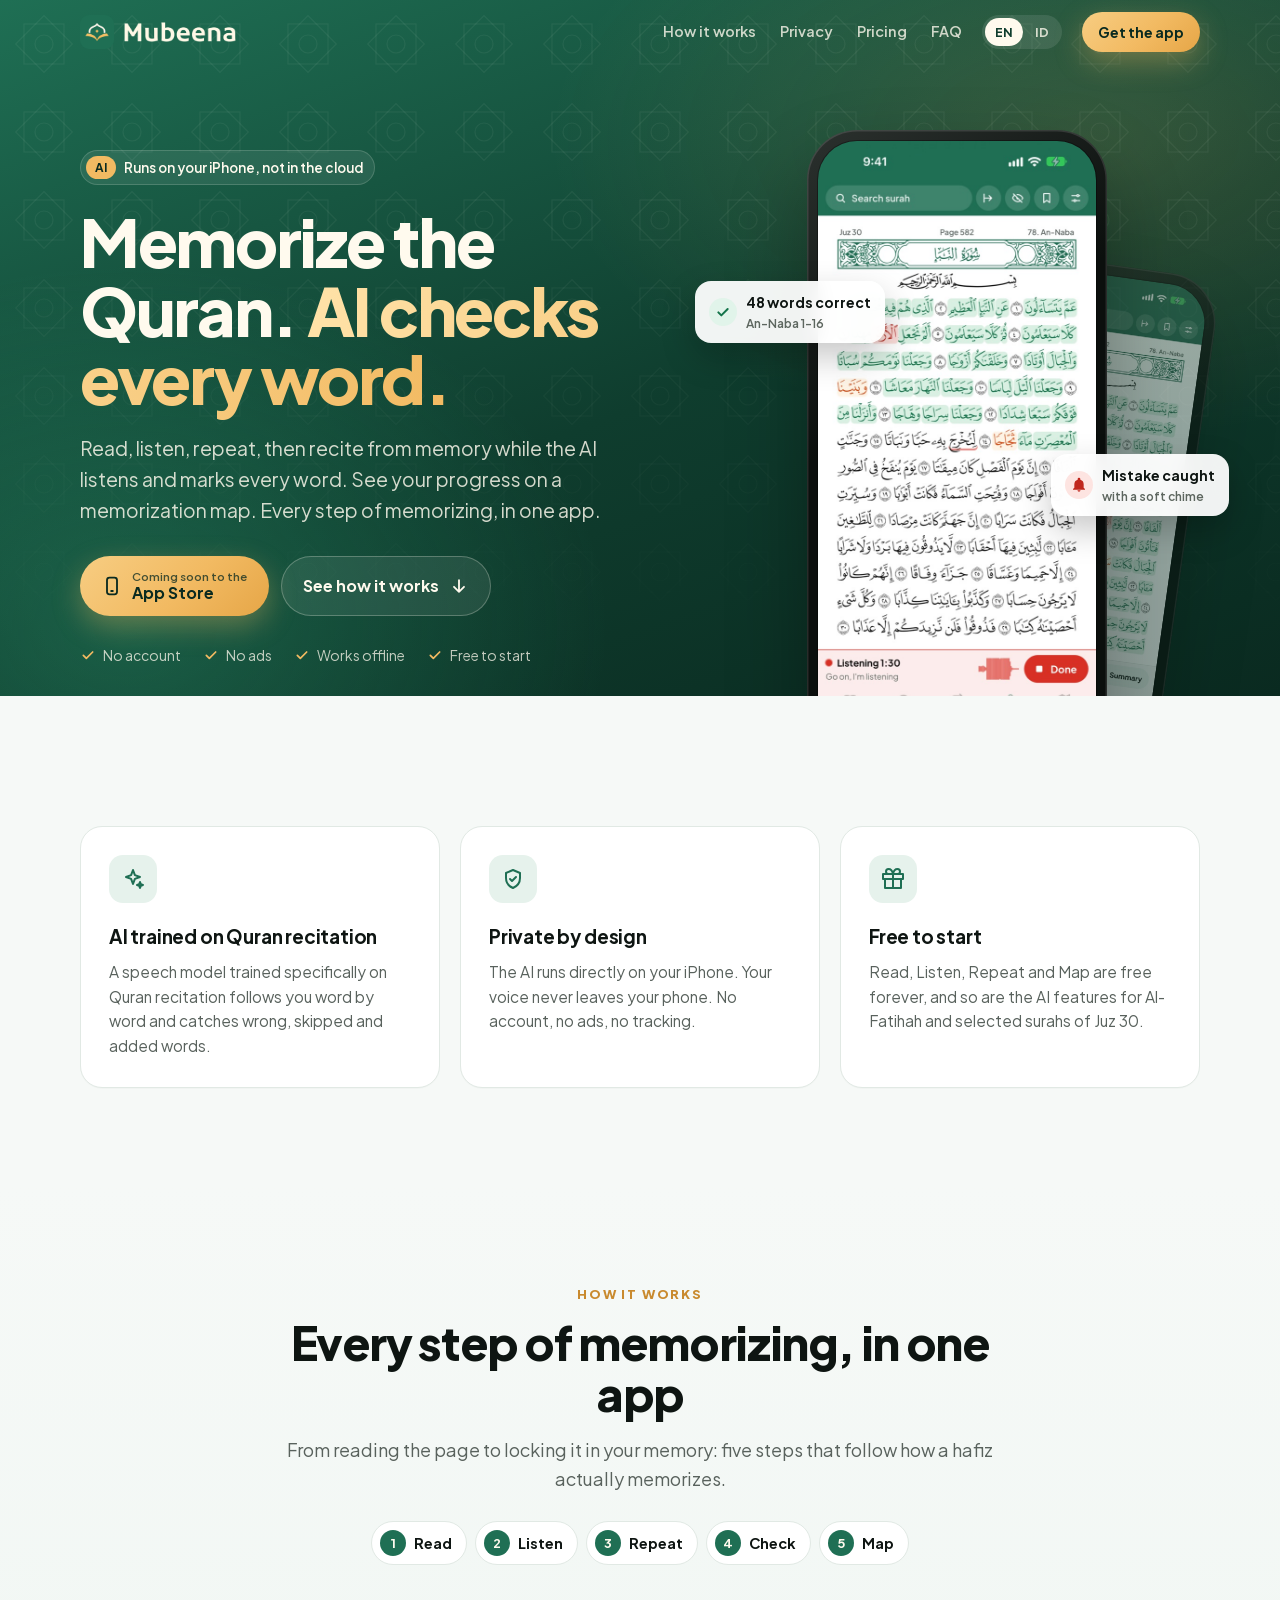
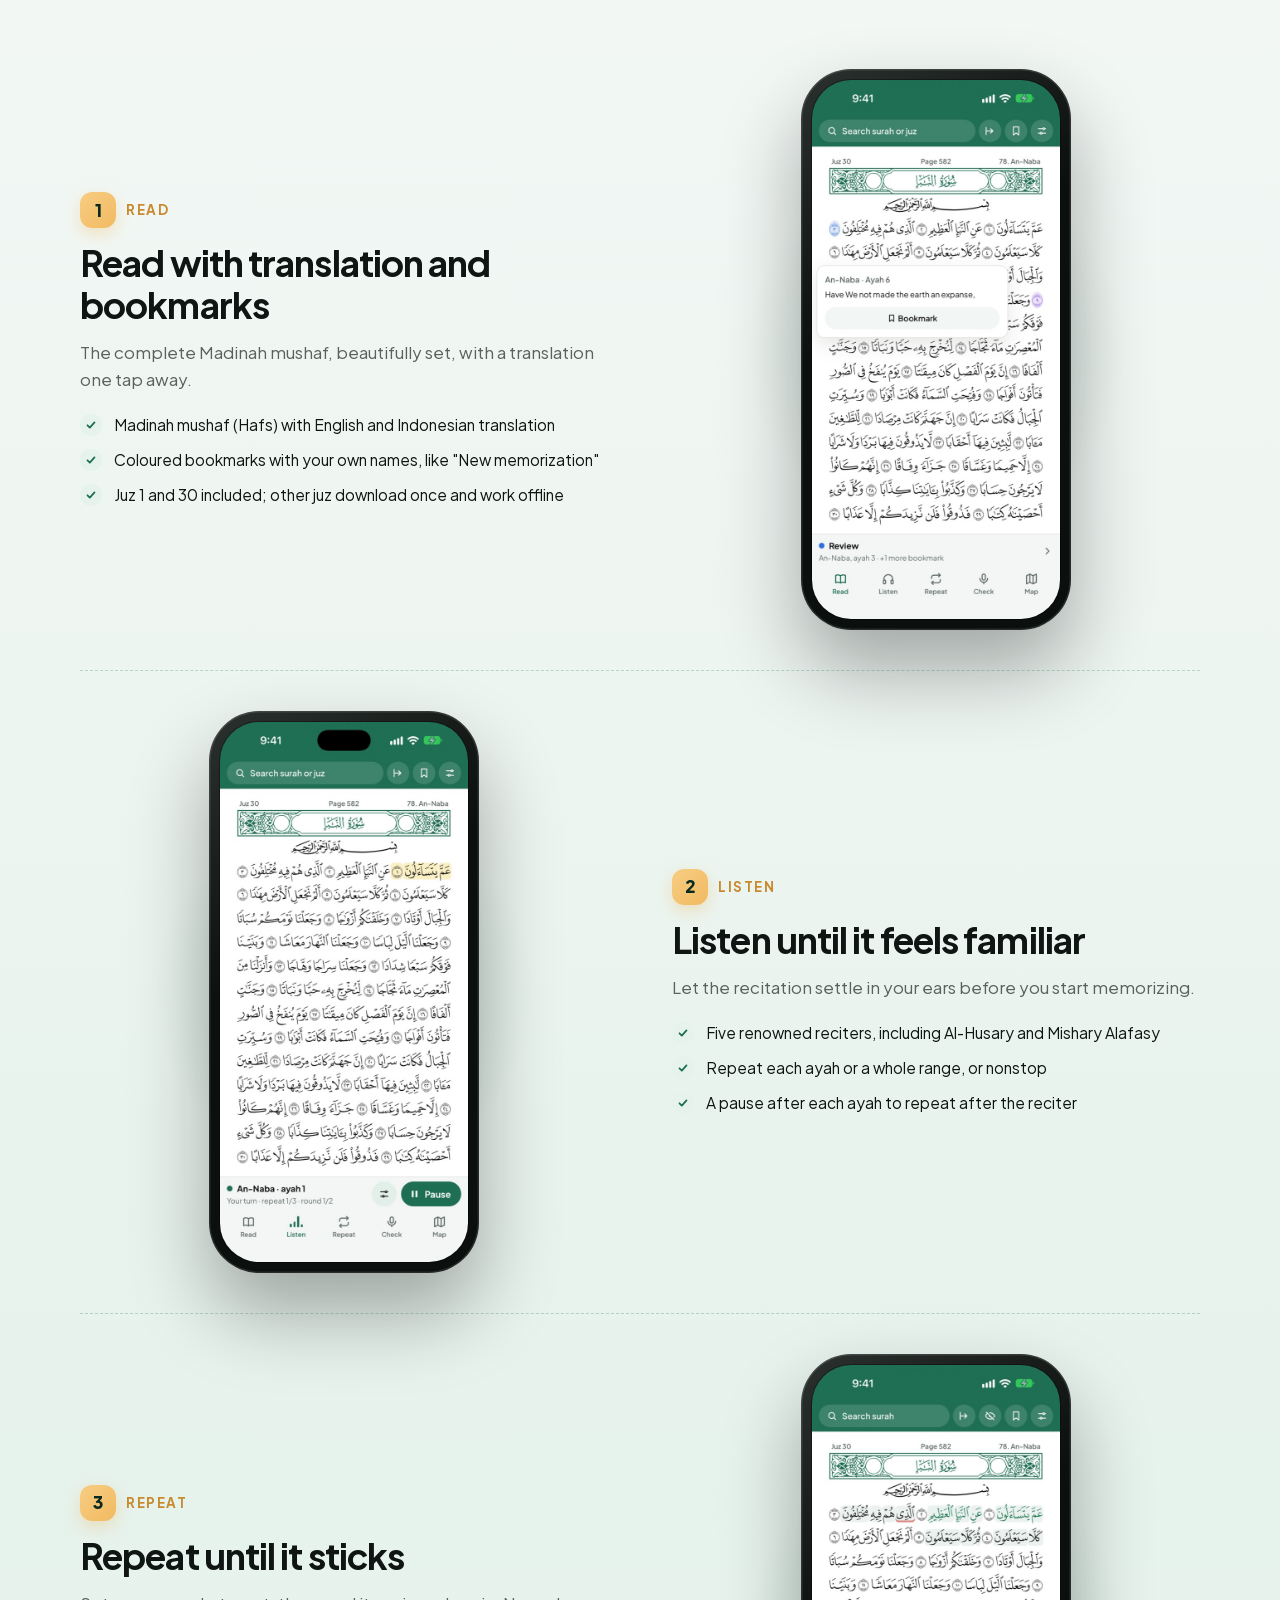
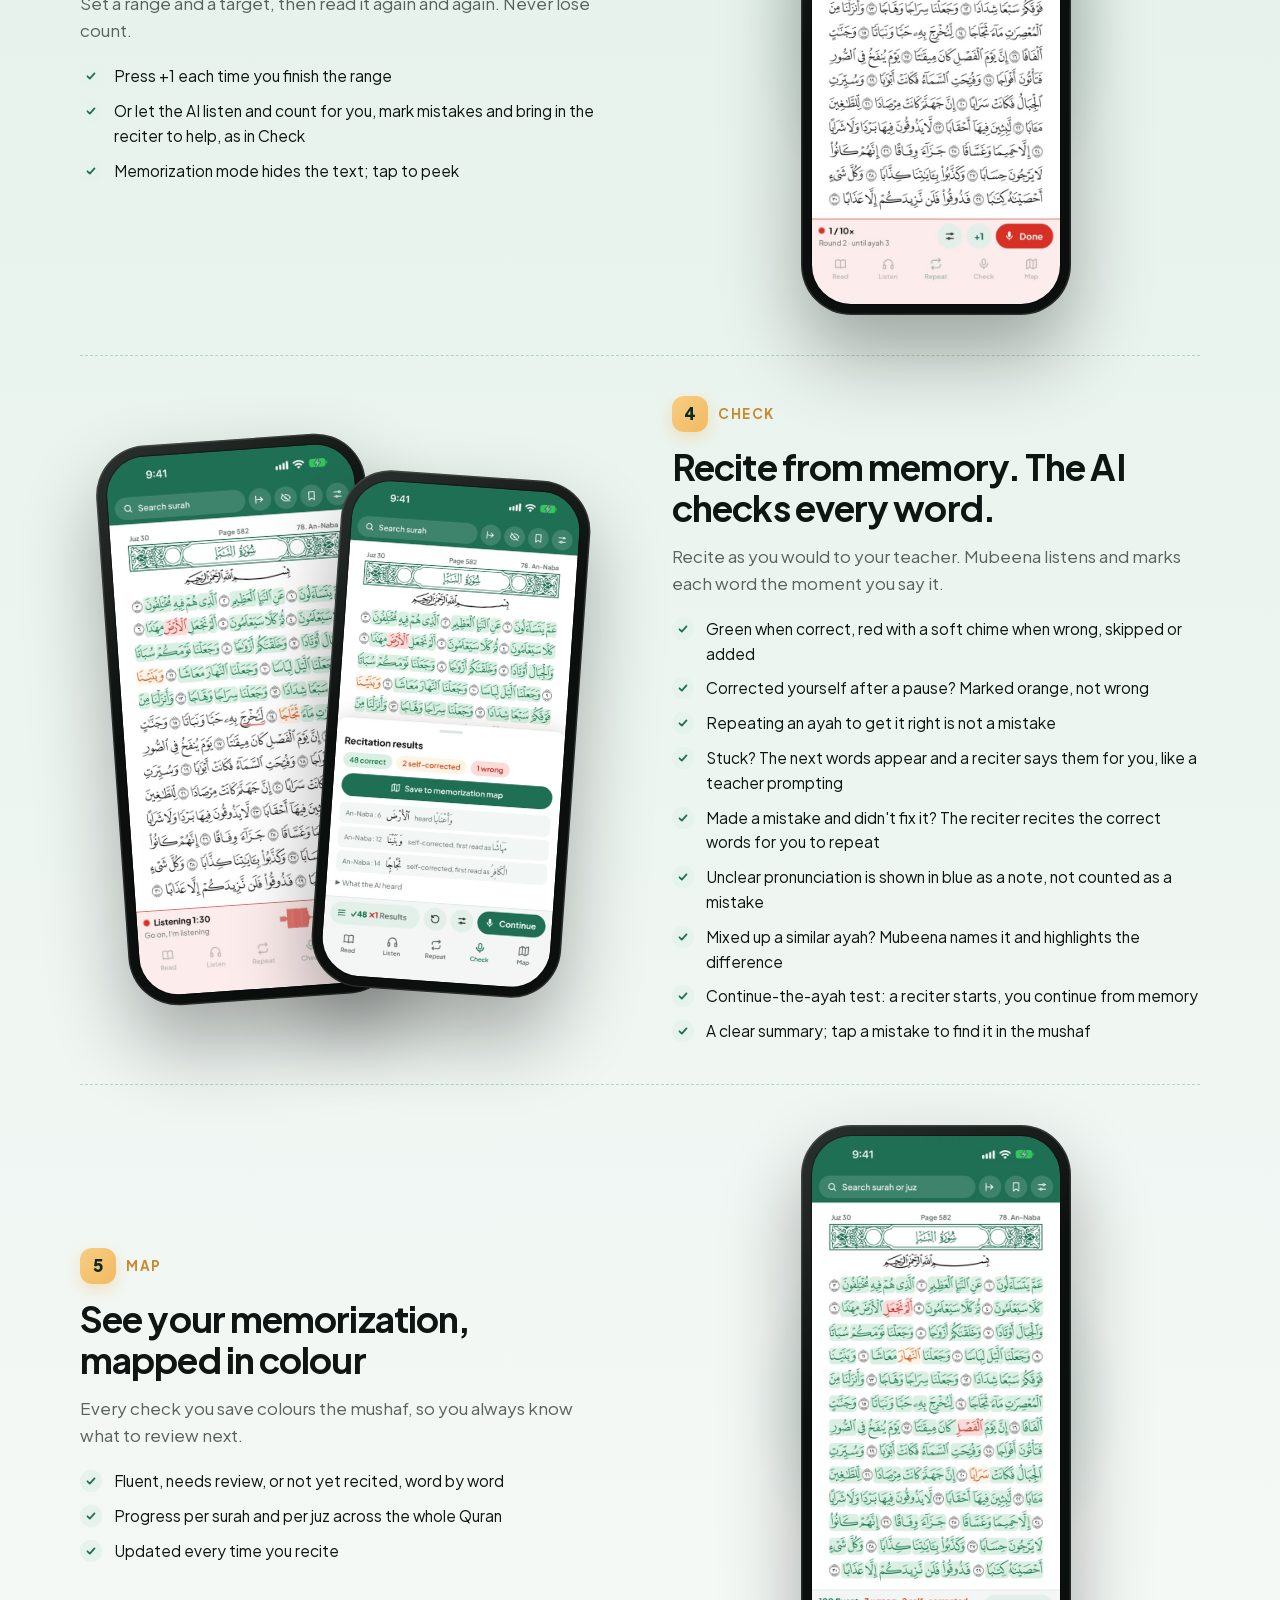
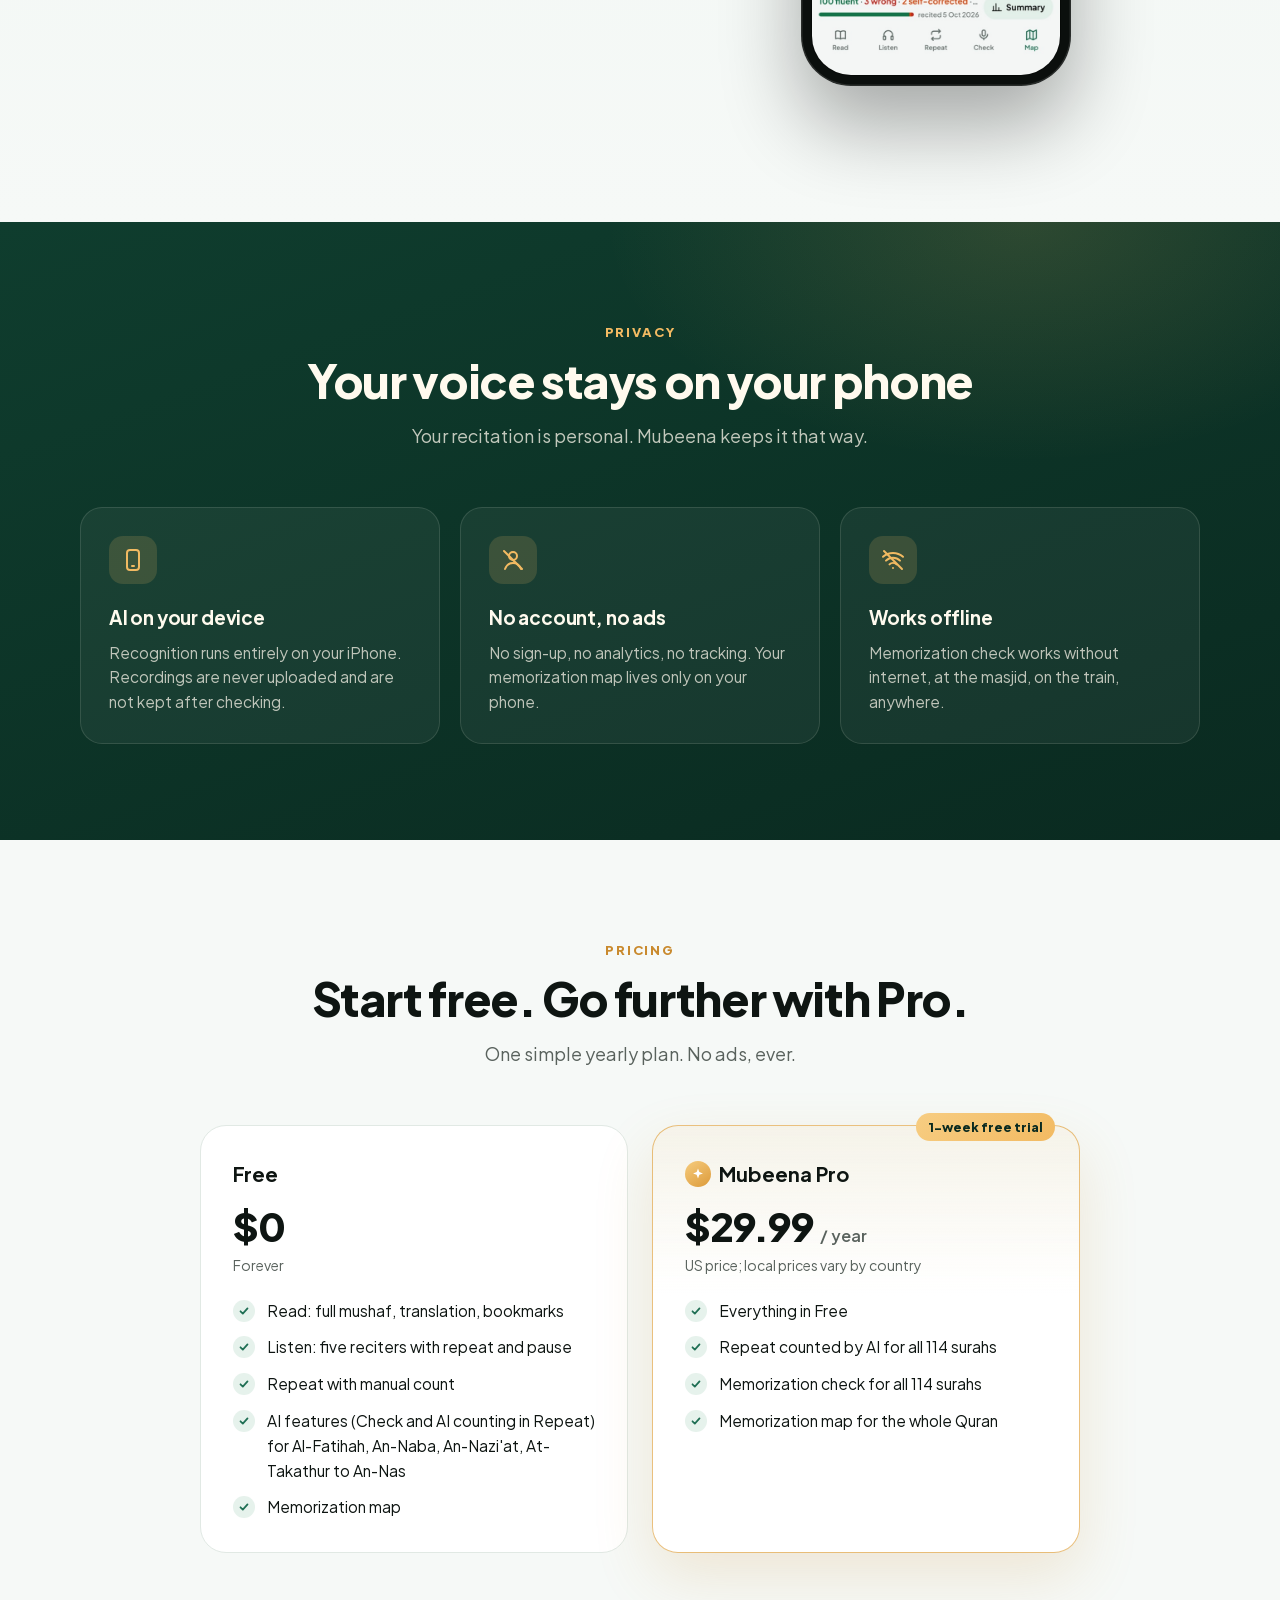
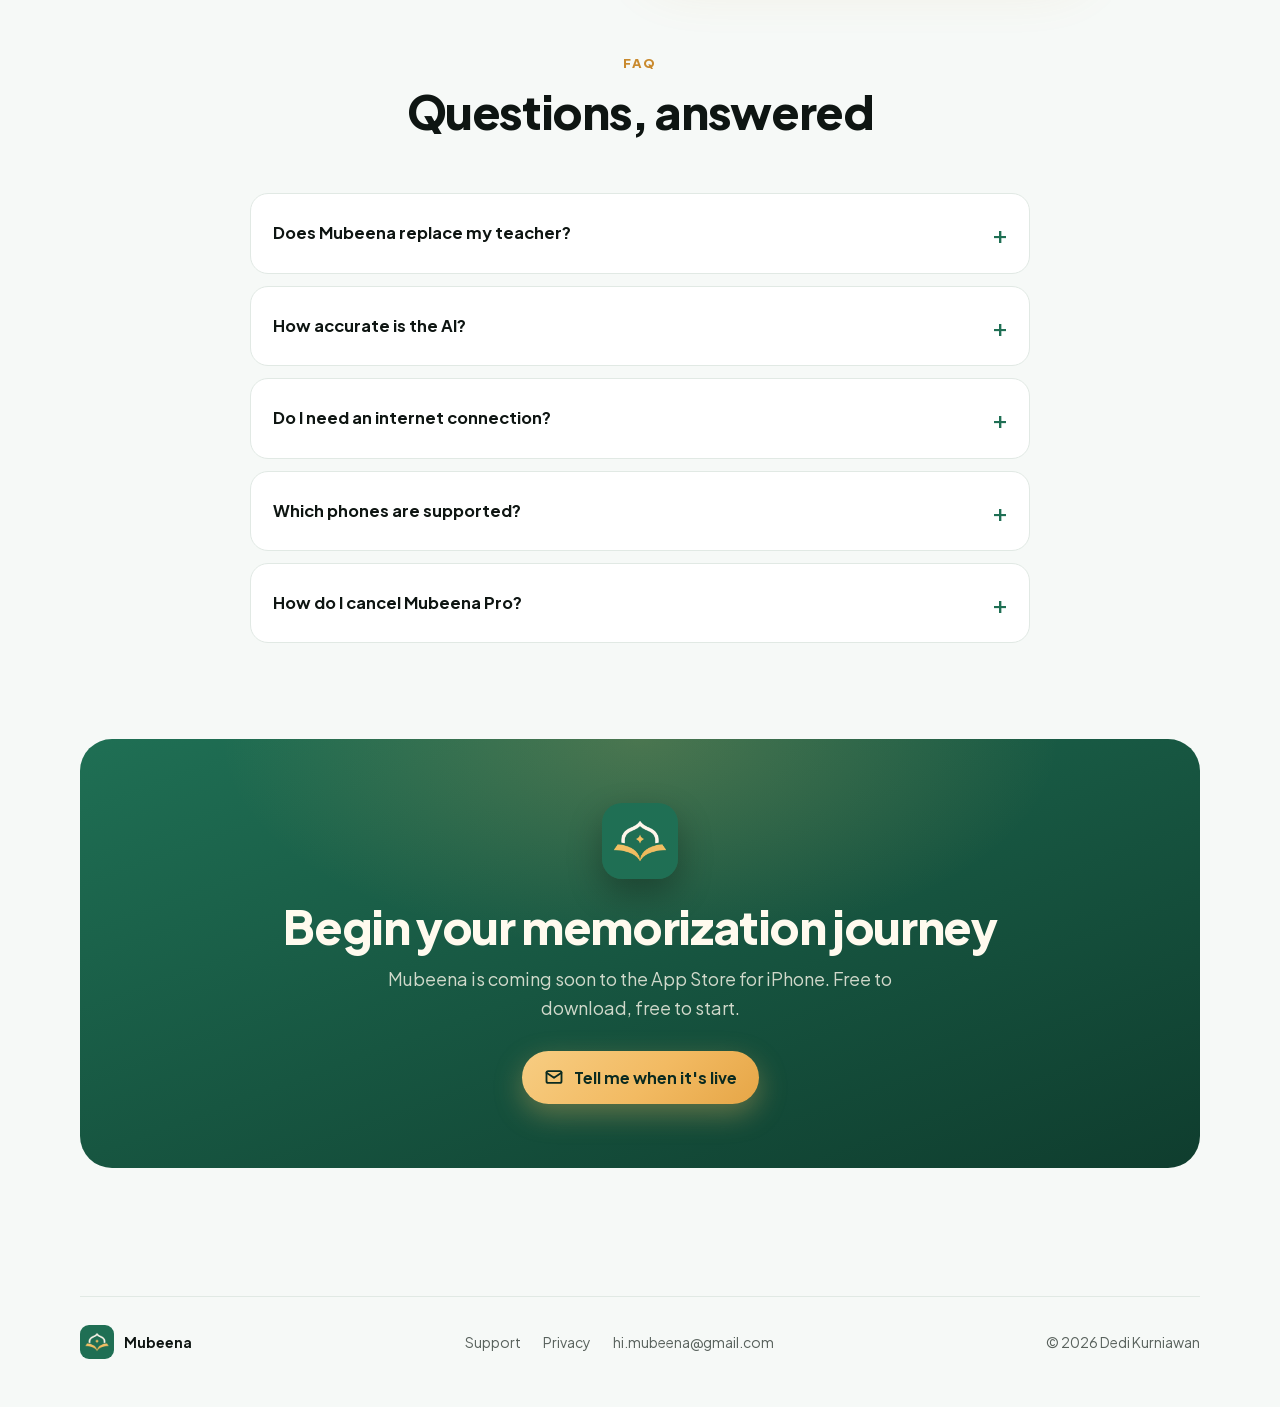
==== commit 684febef: "Add files via upload" ====
--- a/index.html
+++ b/index.html
@@ -88,8 +88,8 @@
     <div class="kartu muncul">
       <div class="ik"><svg viewBox="0 0 24 24" fill="none" stroke="currentColor" stroke-width="2" stroke-linecap="round" stroke-linejoin="round"><path d="M20 12v9H4v-9"/><path d="M2 7h20v5H2z"/><path d="M12 21V7"/><path d="M12 7H7.5a2.5 2.5 0 0 1 0-5C11 2 12 7 12 7zM12 7h4.5a2.5 2.5 0 0 0 0-5C13 2 12 7 12 7z"/></svg></div>
       <h3><span data-lang="en">Free to start</span><span data-lang="id">Gratis untuk mulai</span></h3>
-      <p><span data-lang="en">Read, Listen, Repeat and Map are free forever, and so is memorization check for Al-Fatihah and selected surahs of Juz 30.</span>
-        <span data-lang="id">Baca, Dengar, Takrir, dan Peta gratis selamanya, begitu juga Setor untuk Al-Fatihah dan surah pilihan Juz 30.</span></p>
+      <p><span data-lang="en">Read, Listen, Repeat and Map are free forever, and so are the AI features for Al-Fatihah and selected surahs of Juz 30.</span>
+        <span data-lang="id">Baca, Dengar, Takrir, dan Peta gratis selamanya, begitu juga fitur AI untuk Al-Fatihah dan surah pilihan Juz 30.</span></p>
     </div>
   </div>
 </div></section>
@@ -148,7 +148,7 @@
         <span data-lang="id">Tentukan rentang dan target, lalu baca berulang-ulang. Tidak pernah lupa hitungan.</span></p>
       <ul class="centang">
         <li><span data-lang="en">Press +1 each time you finish the range</span><span data-lang="id">Tekan +1 setiap selesai membaca rentangnya</span></li>
-        <li><span data-lang="en">Or let the AI listen and count for you</span><span data-lang="id">Atau biarkan AI menyimak dan menghitungkannya</span><span class="pro-kecil">PRO</span></li>
+        <li><span data-lang="en">Or let the AI listen and count for you, mark mistakes and bring in the reciter to help, as in Check</span><span data-lang="id">Atau biarkan AI menyimak dan menghitungkannya, menandai kesalahan, dan qari membantu seperti di Setor</span></li>
         <li><span data-lang="en">Memorization mode hides the text; tap to peek</span><span data-lang="id">Mode hafalan menyembunyikan teks; ketuk untuk mengintip</span></li>
       </ul>
     </div>
@@ -165,6 +165,11 @@
         <li><span data-lang="en">Green when correct, red with a soft chime when wrong, skipped or added</span><span data-lang="id">Hijau bila benar, merah dengan denting lembut bila salah, terlewat, atau tambahan</span></li>
         <li><span data-lang="en">Corrected yourself after a pause? Marked orange, not wrong</span><span data-lang="id">Berhenti lalu membetulkan sendiri? Ditandai jingga, bukan salah</span></li>
         <li><span data-lang="en">Repeating an ayah to get it right is not a mistake</span><span data-lang="id">Mengulang ayat agar lancar tidak dihitung salah</span></li>
+        <li><span data-lang="en">Stuck? The next words appear and a reciter says them for you, like a teacher prompting</span><span data-lang="id">Lupa? Kata berikutnya muncul dan dibacakan qari, seperti guru yang menuntun</span></li>
+        <li><span data-lang="en">Made a mistake and didn't fix it? The reciter recites the correct words for you to repeat</span><span data-lang="id">Salah dan tidak dibetulkan? Qari membacakan bacaan yang benar untuk Anda ulangi</span></li>
+        <li><span data-lang="en">Unclear pronunciation is shown in blue as a note, not counted as a mistake</span><span data-lang="id">Pelafalan yang kurang jelas ditandai biru sebagai catatan, tidak dihitung salah</span></li>
+        <li><span data-lang="en">Mixed up a similar ayah? Mubeena names it and highlights the difference</span><span data-lang="id">Tertukar dengan ayat mirip? Mubeena menyebut ayatnya dan menandai pembedanya</span></li>
+        <li><span data-lang="en">Continue-the-ayah test: a reciter starts, you continue from memory</span><span data-lang="id">Tes sambung ayat: qari membacakan, Anda melanjutkan dari hafalan</span></li>
         <li><span data-lang="en">A clear summary; tap a mistake to find it in the mushaf</span><span data-lang="id">Ringkasan yang jelas; ketuk kesalahan untuk melihatnya di mushaf</span></li>
       </ul>
     </div>
@@ -236,7 +241,7 @@
         <li><span data-lang="en">Read: full mushaf, translation, bookmarks</span><span data-lang="id">Baca: mushaf lengkap, terjemahan, penanda</span></li>
         <li><span data-lang="en">Listen: five reciters with repeat and pause</span><span data-lang="id">Dengar: lima qari dengan ulangan dan jeda</span></li>
         <li><span data-lang="en">Repeat with manual count</span><span data-lang="id">Takrir dengan hitungan manual</span></li>
-        <li><span data-lang="en">Check: Al-Fatihah, An-Naba, An-Nazi'at, At-Takathur to An-Nas</span><span data-lang="id">Setor: Al-Fatihah, An-Naba, An-Nazi'at, At-Takatsur sampai An-Nas</span></li>
+        <li><span data-lang="en">AI features (Check and AI counting in Repeat) for Al-Fatihah, An-Naba, An-Nazi'at, At-Takathur to An-Nas</span><span data-lang="id">Fitur AI (Setor dan Takrir dihitung AI) untuk Al-Fatihah, An-Naba, An-Nazi'at, At-Takatsur sampai An-Nas</span></li>
         <li><span data-lang="en">Memorization map</span><span data-lang="id">Peta hafalan</span></li>
       </ul>
     </div>
@@ -247,7 +252,7 @@
       <div class="ket"><span data-lang="en">US price; local prices vary by country</span><span data-lang="id">Harga Indonesia; tiap negara bisa berbeda</span></div>
       <ul class="centang">
         <li><span data-lang="en">Everything in Free</span><span data-lang="id">Semua yang ada di Gratis</span></li>
-        <li><span data-lang="en">Repeat counted automatically by AI</span><span data-lang="id">Takrir dihitung otomatis oleh AI</span></li>
+        <li><span data-lang="en">Repeat counted by AI for all 114 surahs</span><span data-lang="id">Takrir dihitung AI untuk seluruh 114 surah</span></li>
         <li><span data-lang="en">Memorization check for all 114 surahs</span><span data-lang="id">Setor hafalan seluruh 114 surah</span></li>
         <li><span data-lang="en">Memorization map for the whole Quran</span><span data-lang="id">Peta hafalan seluruh Al-Qur'an</span></li>
       </ul>
@@ -285,8 +290,8 @@
     </details>
     <details>
       <summary><span data-lang="en">Which phones are supported?</span><span data-lang="id">HP apa saja yang didukung?</span></summary>
-      <p><span data-lang="en">iPhone with iOS 17 or later. An Android version is planned.</span>
-        <span data-lang="id">iPhone dengan iOS 17 atau lebih baru. Versi Android sedang direncanakan.</span></p>
+      <p><span data-lang="en">iPhone with iOS 17 or later. An Android version is on its way to Google Play.</span>
+        <span data-lang="id">iPhone dengan iOS 17 atau lebih baru. Versi Android segera hadir di Google Play.</span></p>
     </details>
     <details>
       <summary><span data-lang="en">How do I cancel Mubeena Pro?</span><span data-lang="id">Bagaimana membatalkan Mubeena Pro?</span></summary>
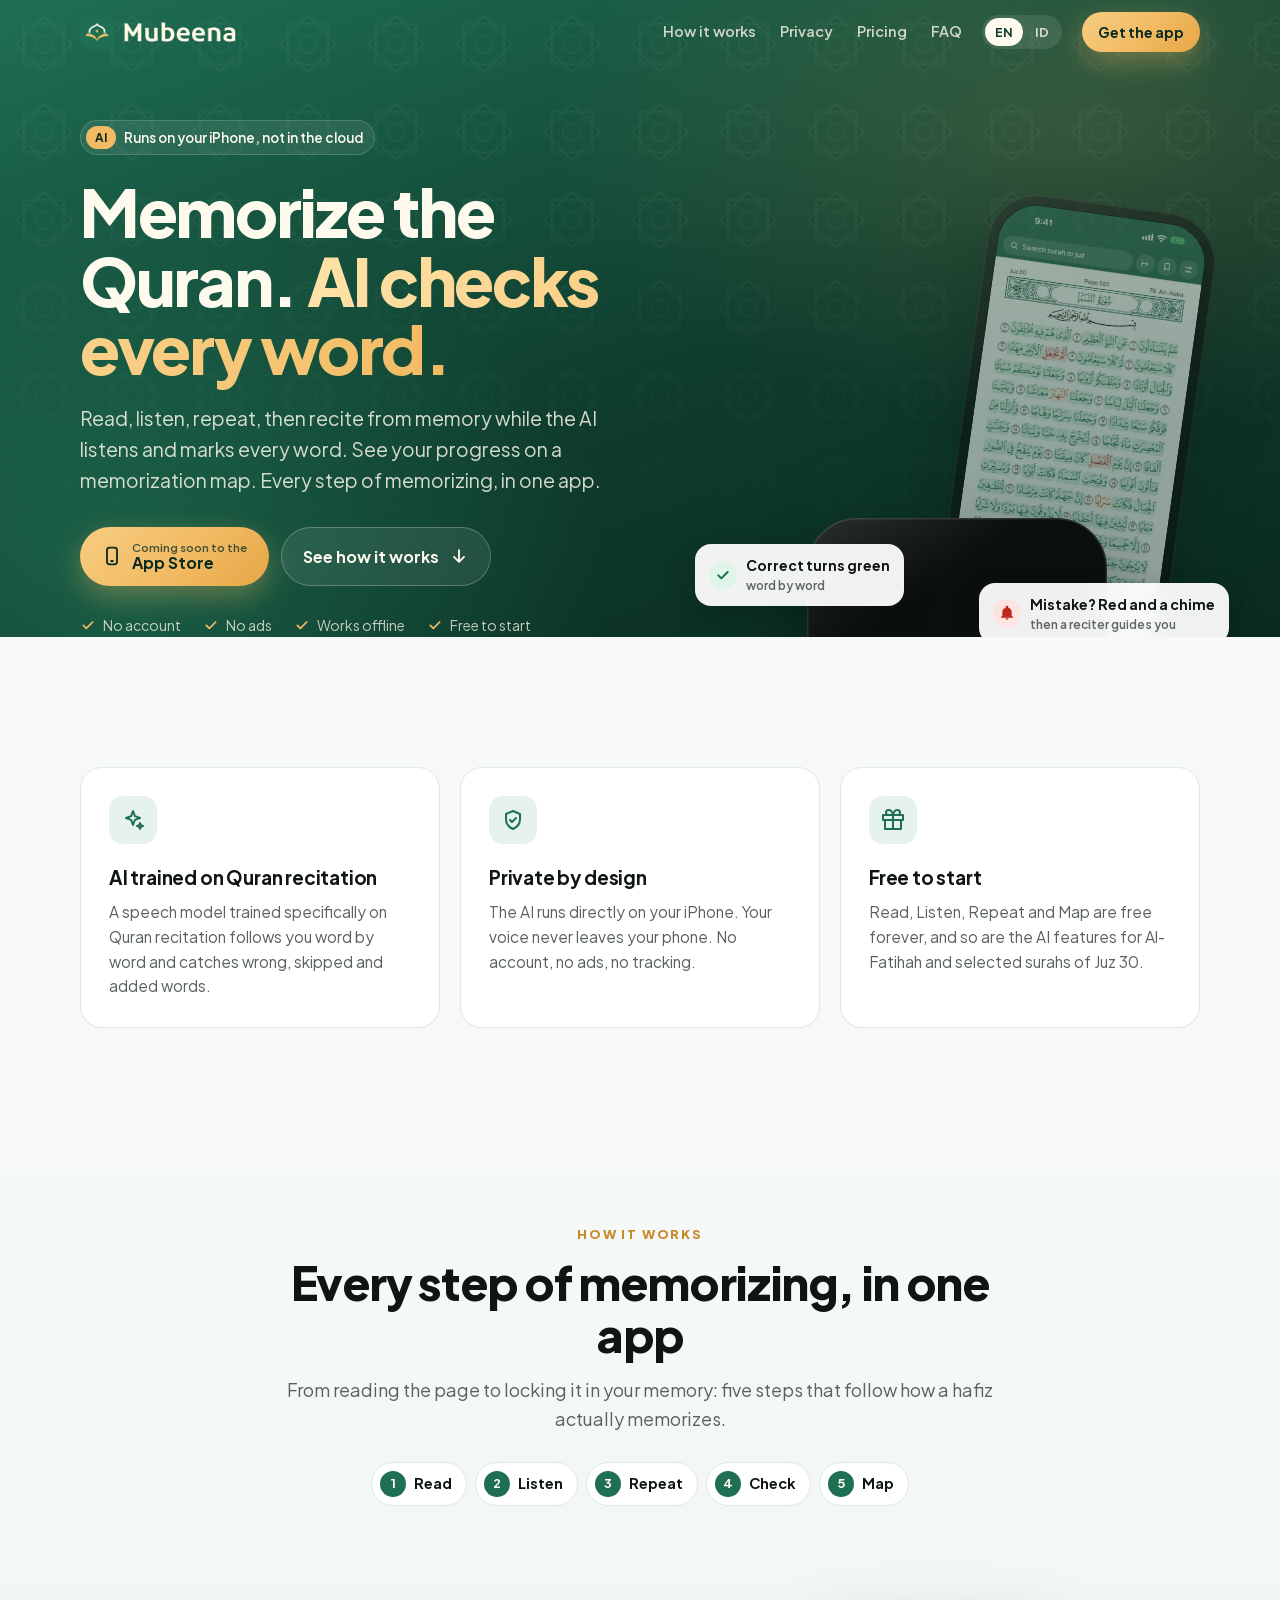
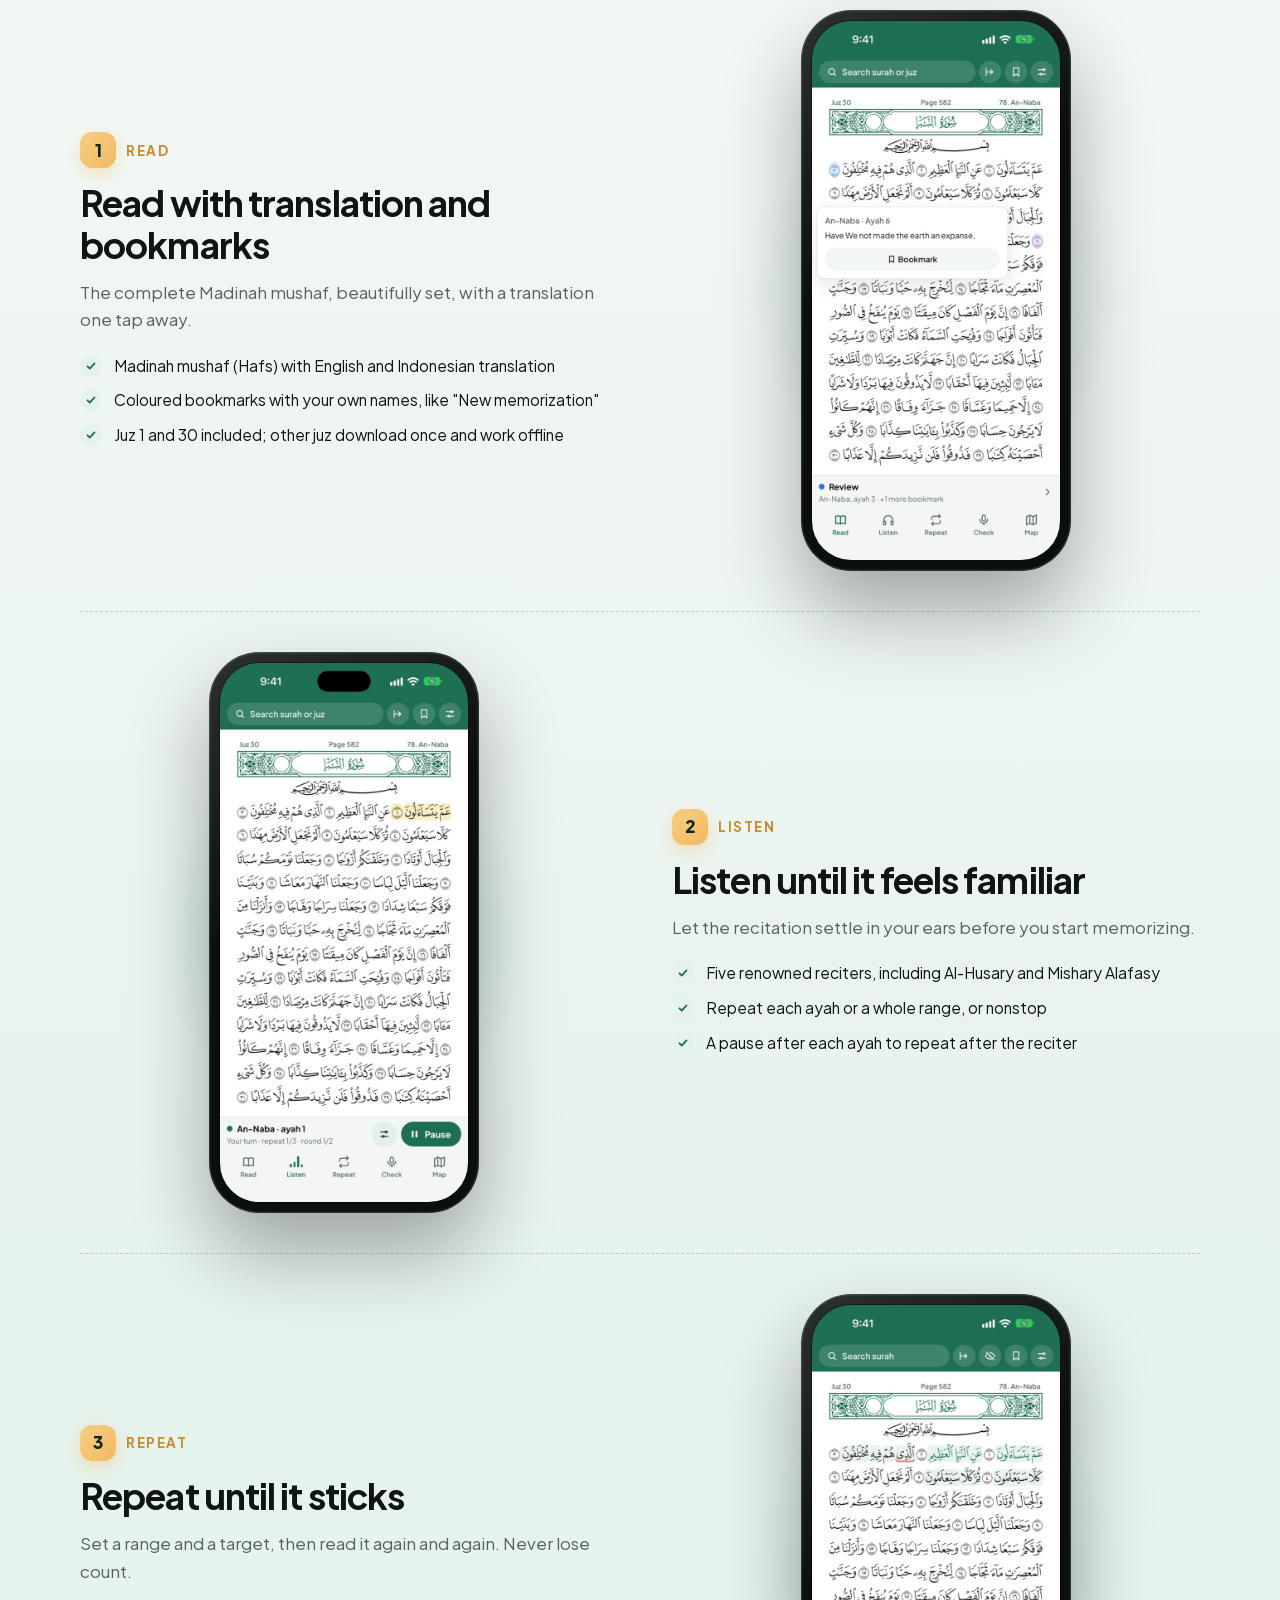
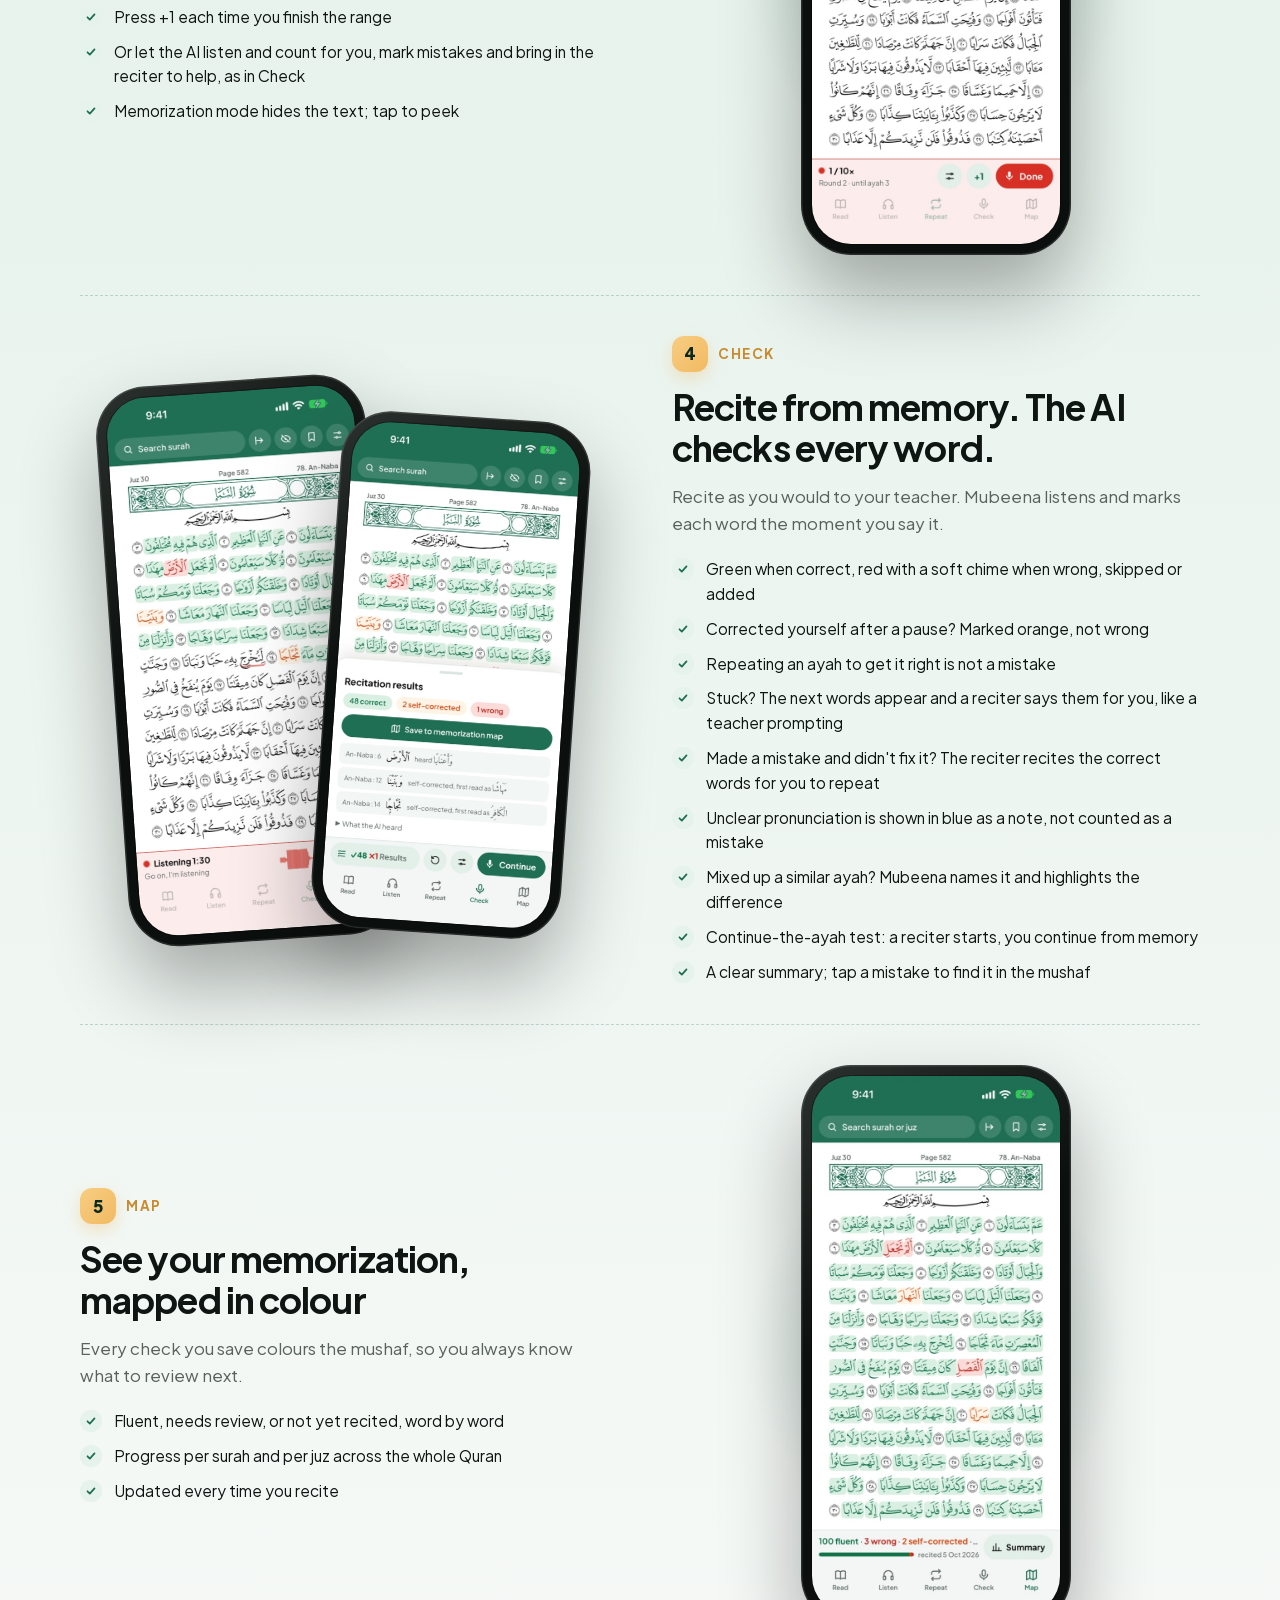
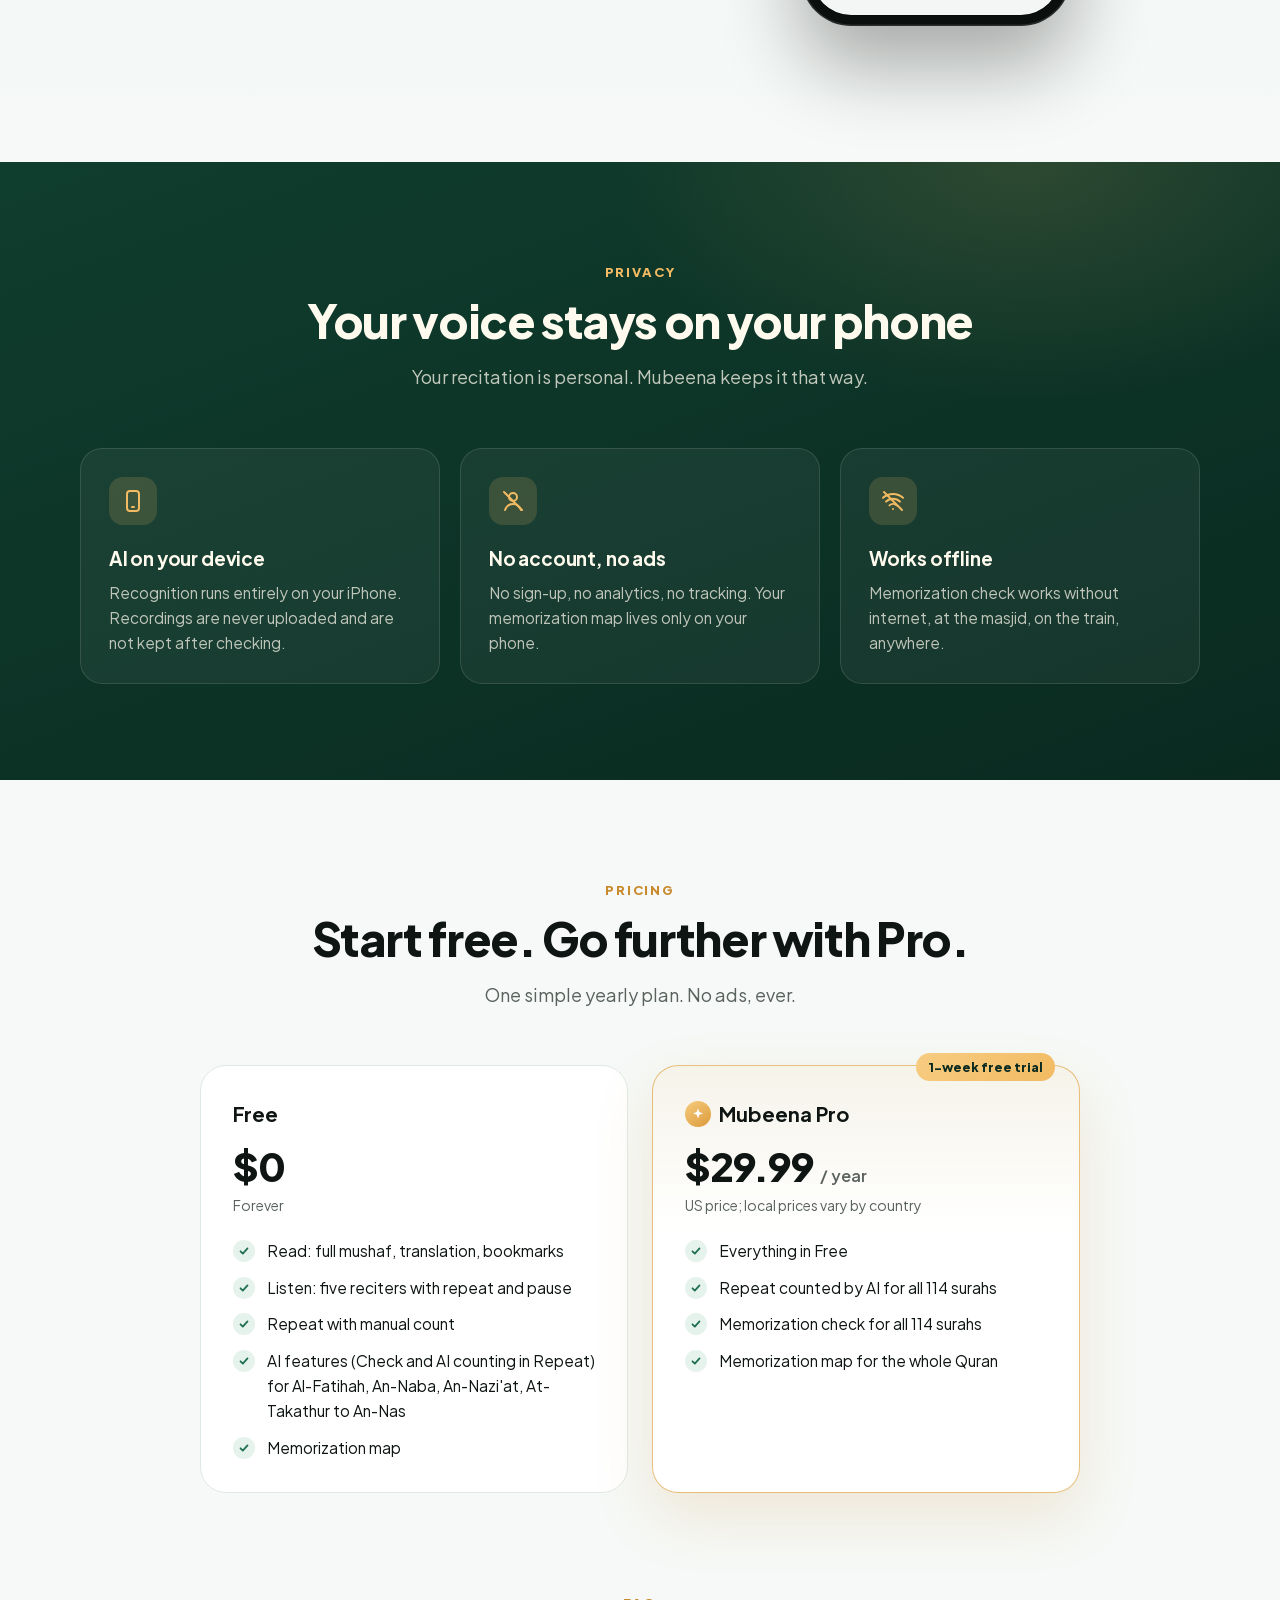
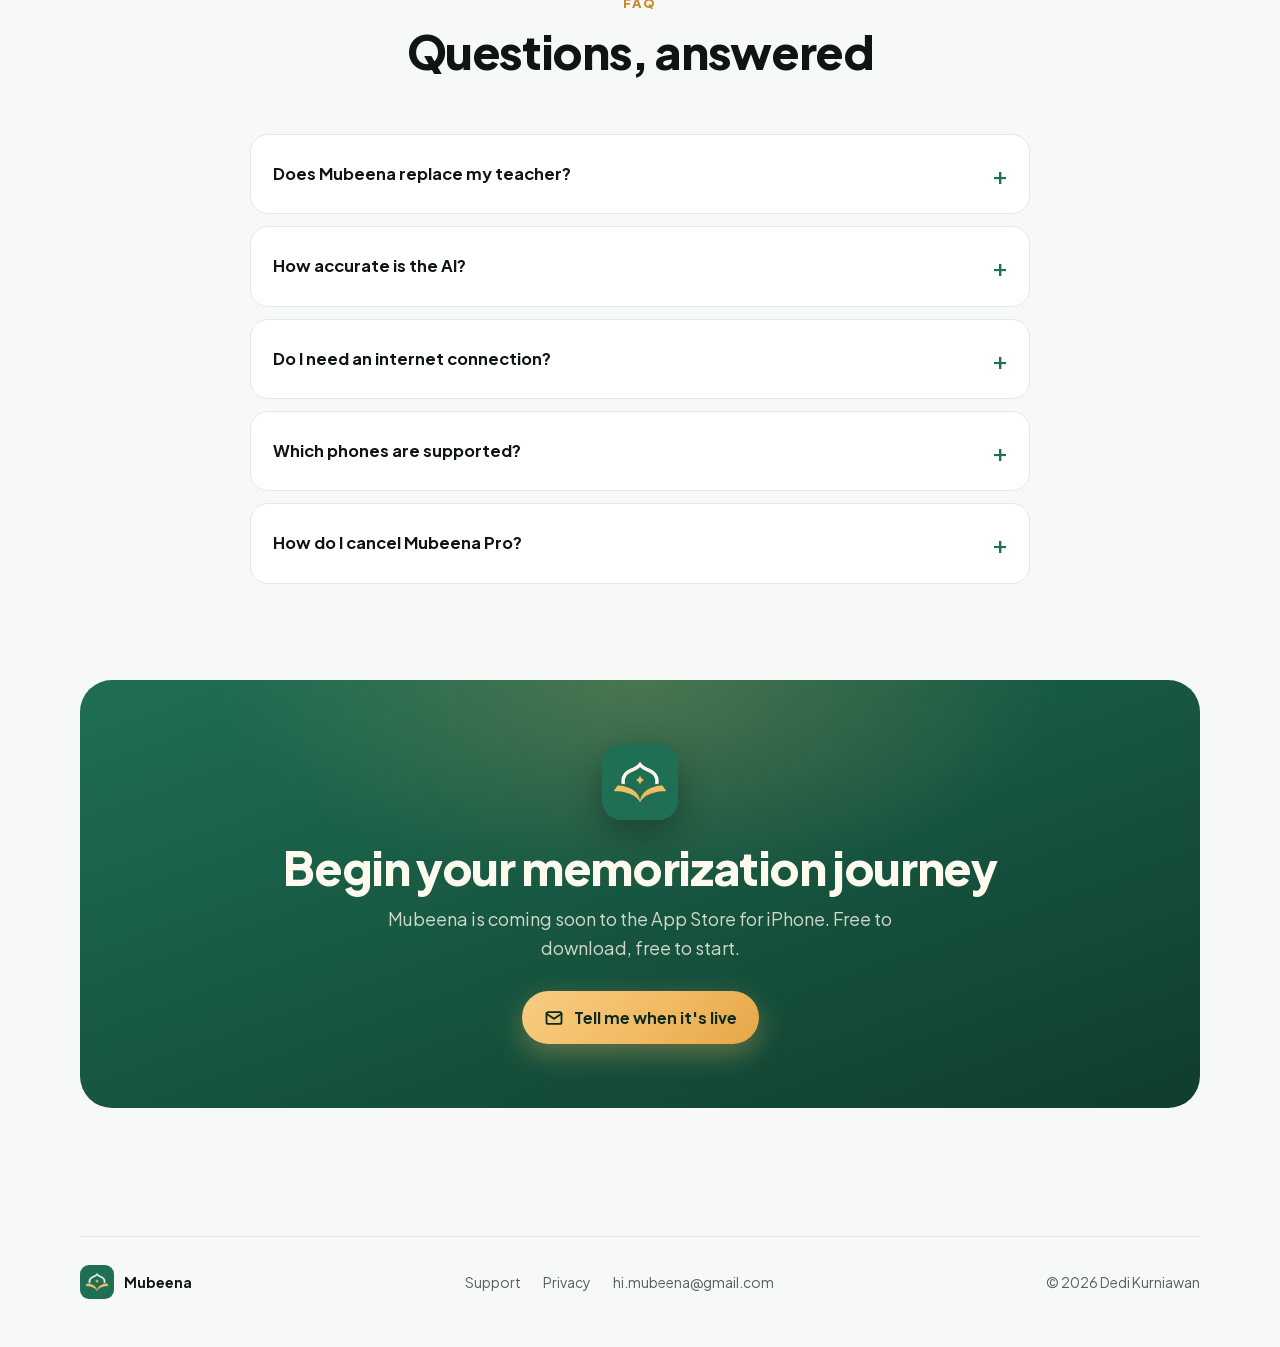
==== commit f2d54a96: "Add files via upload" ====
--- a/index.html
+++ b/index.html
@@ -62,11 +62,12 @@
   </div>
   <div class="panggung">
     <div class="hp belakang" aria-hidden="true"><img class="layar" data-n="peta" src="aset/layar/en/peta.jpg" alt=""></div>
-    <div class="hp depan"><img class="layar" data-n="setor" src="aset/layar/en/setor.jpg" alt="Mubeena memorization check"></div>
+    <div class="hp depan"><video class="layar" data-n="setor" src="aset/video/en/setor.mp4" poster="aset/video/en/setor.jpg"
+      autoplay muted loop playsinline aria-label="Mubeena memorization check: a mistake turns red, a reciter guides, the ayah is re-read correctly"></video></div>
     <div class="chip c1"><span class="bulat"><svg viewBox="0 0 24 24" fill="none" stroke="currentColor" stroke-width="3" stroke-linecap="round" stroke-linejoin="round"><path d="M5 12.5l4.5 4.5L19 7.5"/></svg></span>
-      <span><span data-lang="en">48 words correct</span><span data-lang="id">48 kata benar</span><small><span data-lang="en">An-Naba 1-16</span><span data-lang="id">An-Naba 1-16</span></small></span></div>
+      <span><span data-lang="en">Correct turns green</span><span data-lang="id">Benar langsung hijau</span><small><span data-lang="en">word by word</span><span data-lang="id">kata demi kata</span></small></span></div>
     <div class="chip c2"><span class="bulat"><svg viewBox="0 0 24 24" fill="currentColor"><path d="M12 22a2.5 2.5 0 0 0 2.4-2h-4.8A2.5 2.5 0 0 0 12 22Zm7-6V11a7 7 0 0 0-5-6.7V3a2 2 0 1 0-4 0v1.3A7 7 0 0 0 5 11v5l-2 2v1h18v-1l-2-2Z"/></svg></span>
-      <span><span data-lang="en">Mistake caught</span><span data-lang="id">Salah langsung ditandai</span><small><span data-lang="en">with a soft chime</span><span data-lang="id">dengan denting lembut</span></small></span></div>
+      <span><span data-lang="en">Mistake? Red and a chime</span><span data-lang="id">Salah? Merah dan berdenting</span><small><span data-lang="en">then a reciter guides you</span><span data-lang="id">lalu qari menuntun</span></small></span></div>
   </div>
 </div></section>
 
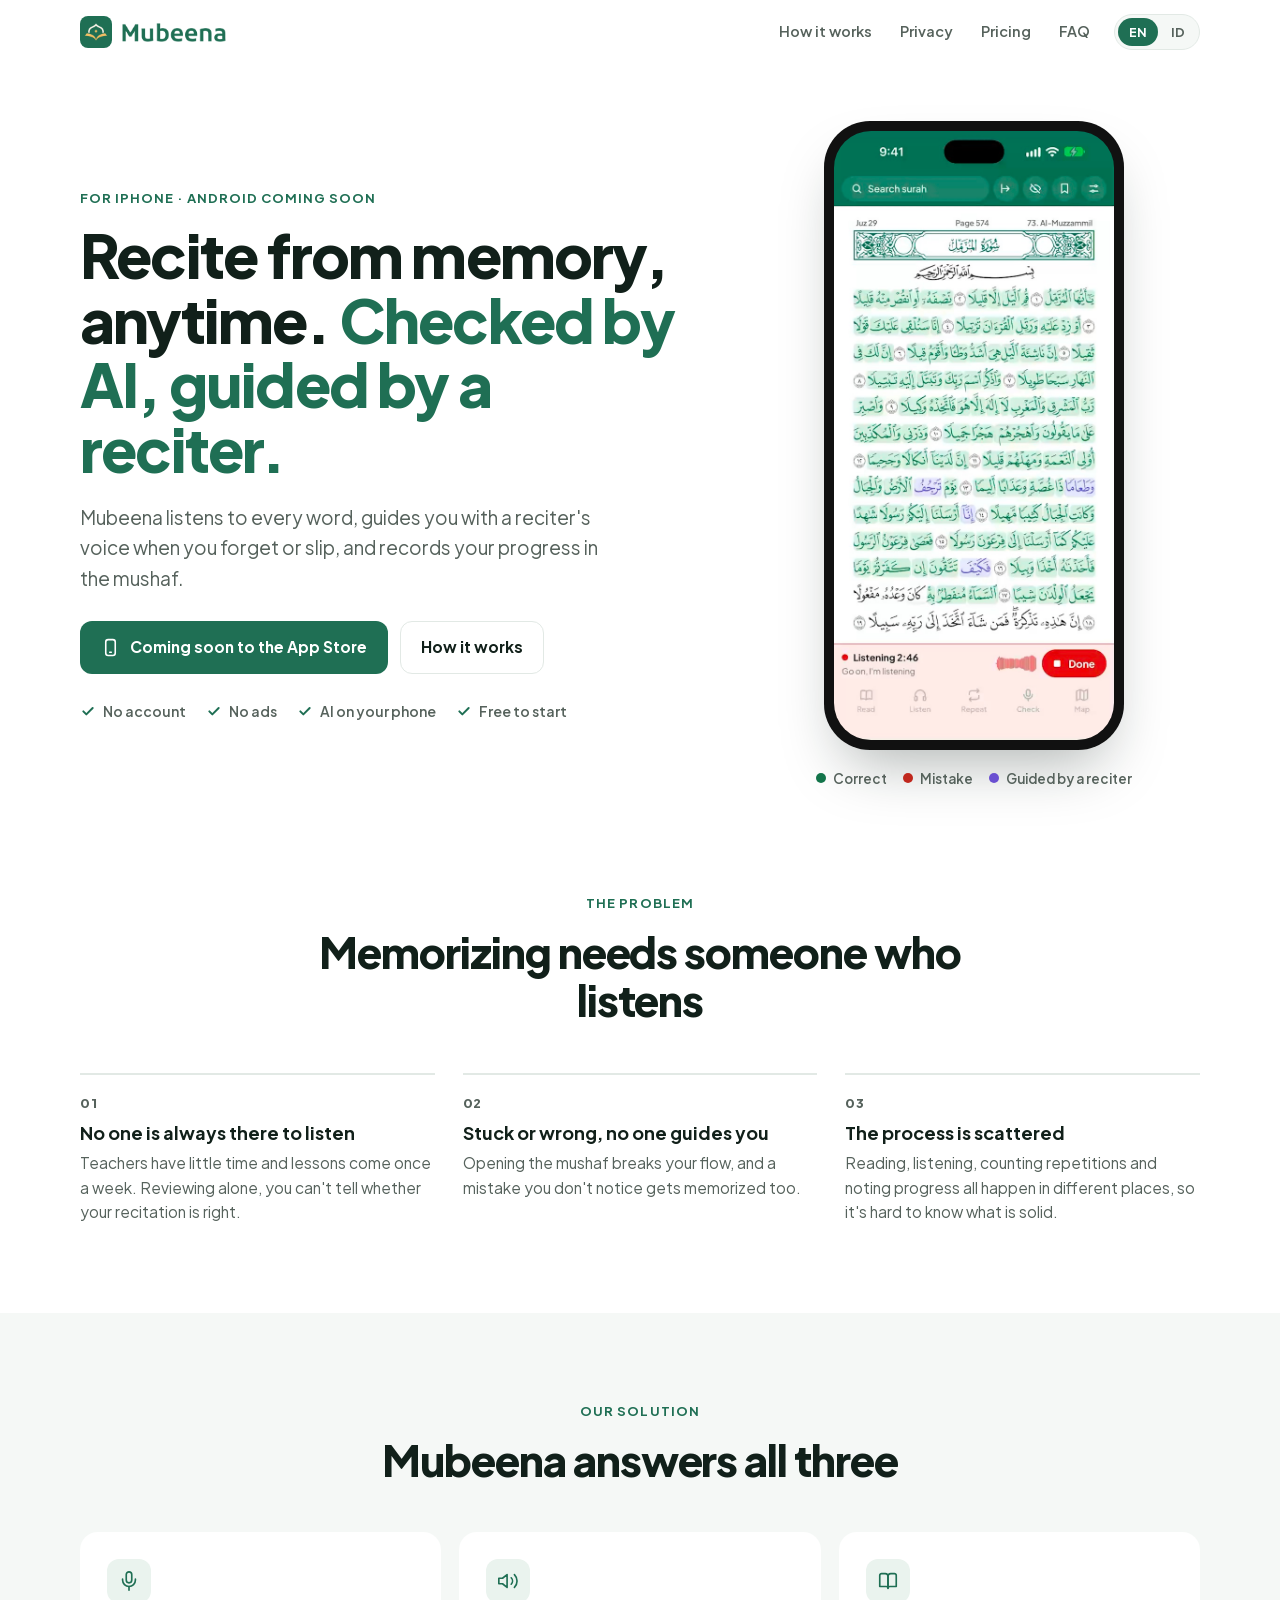
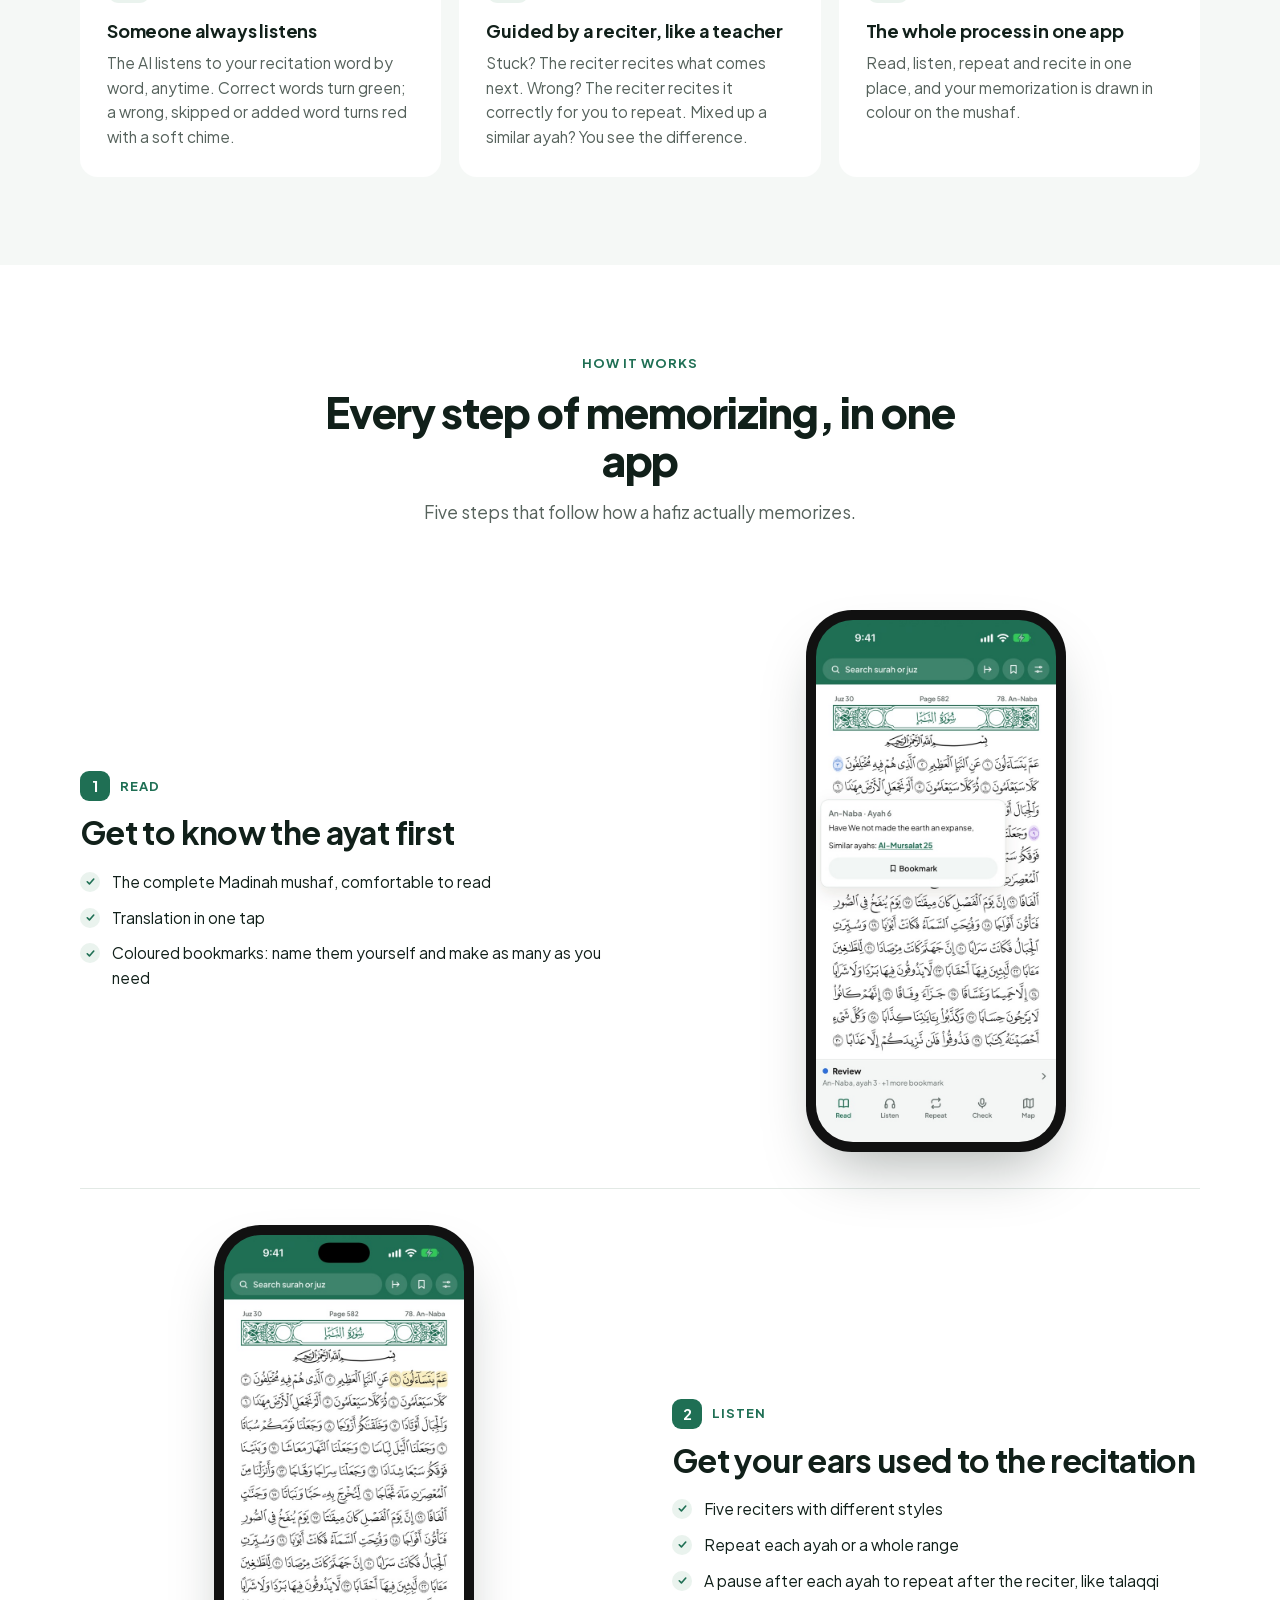
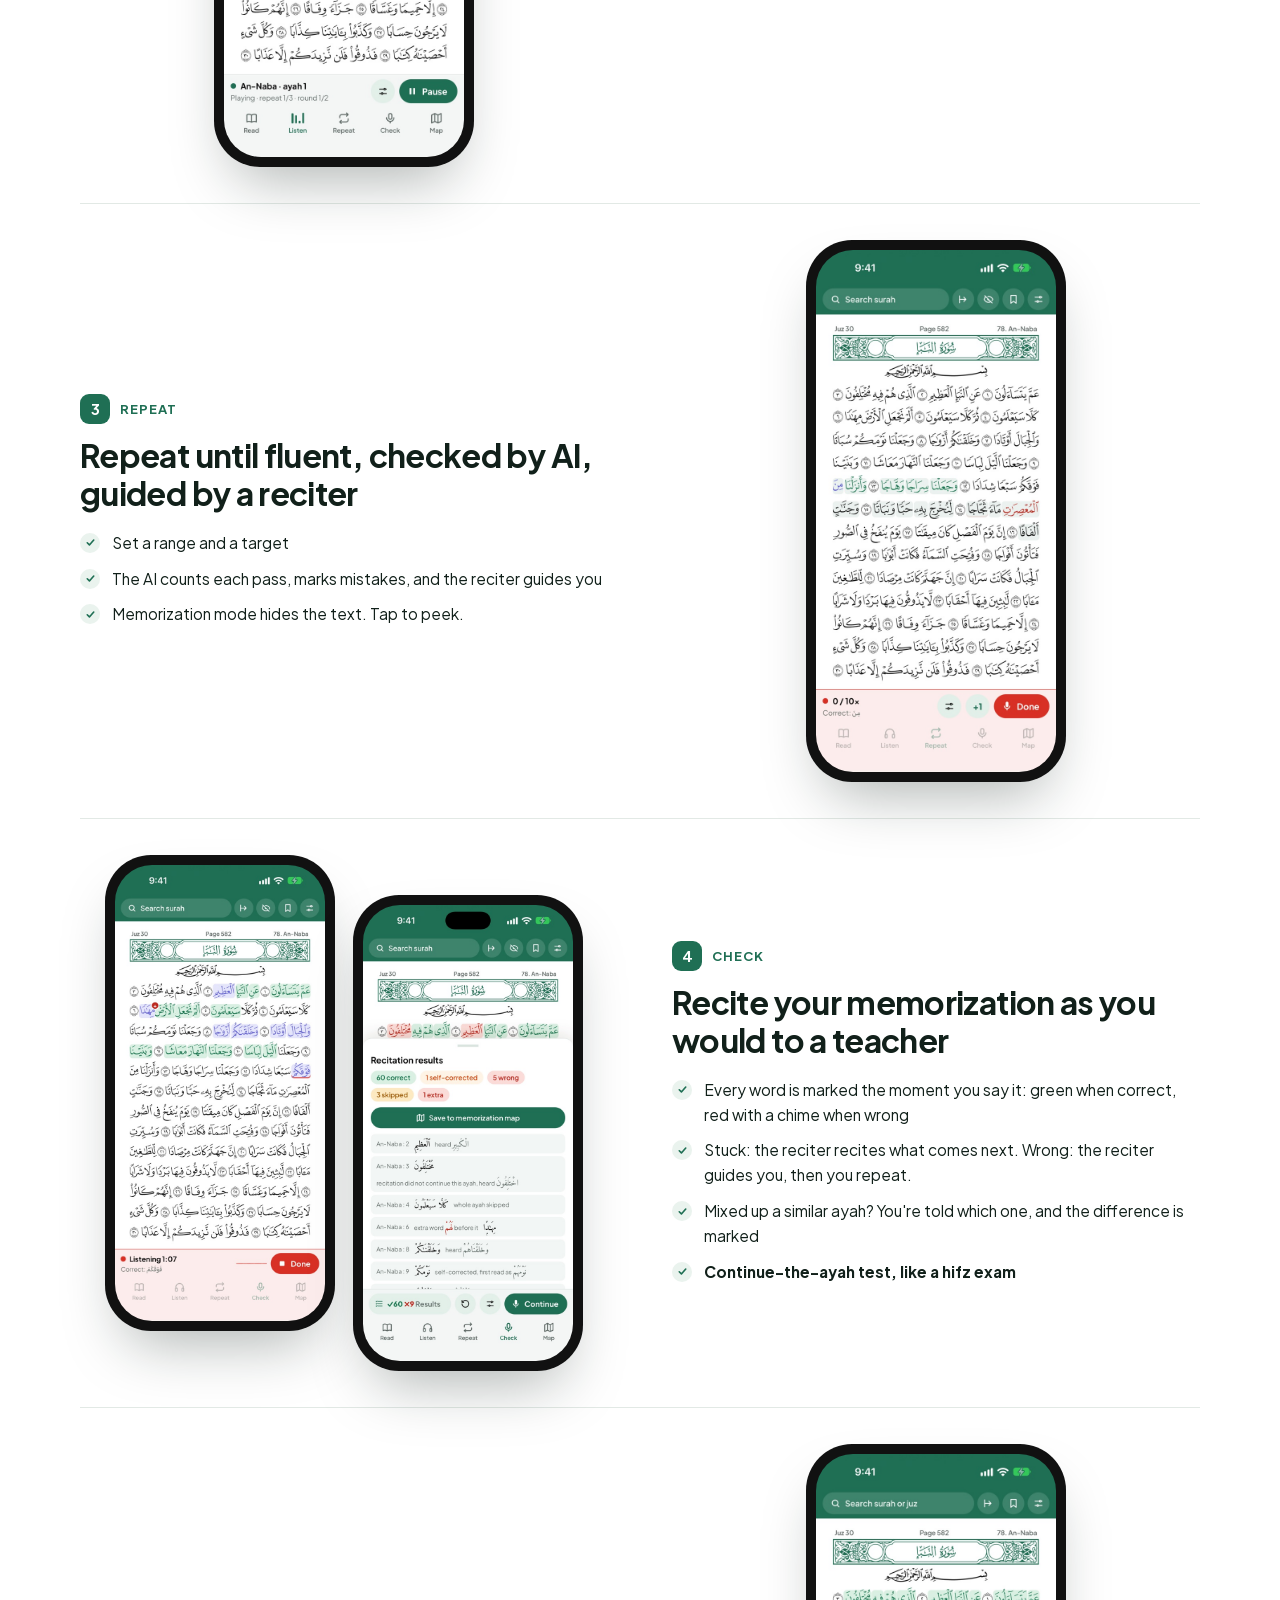
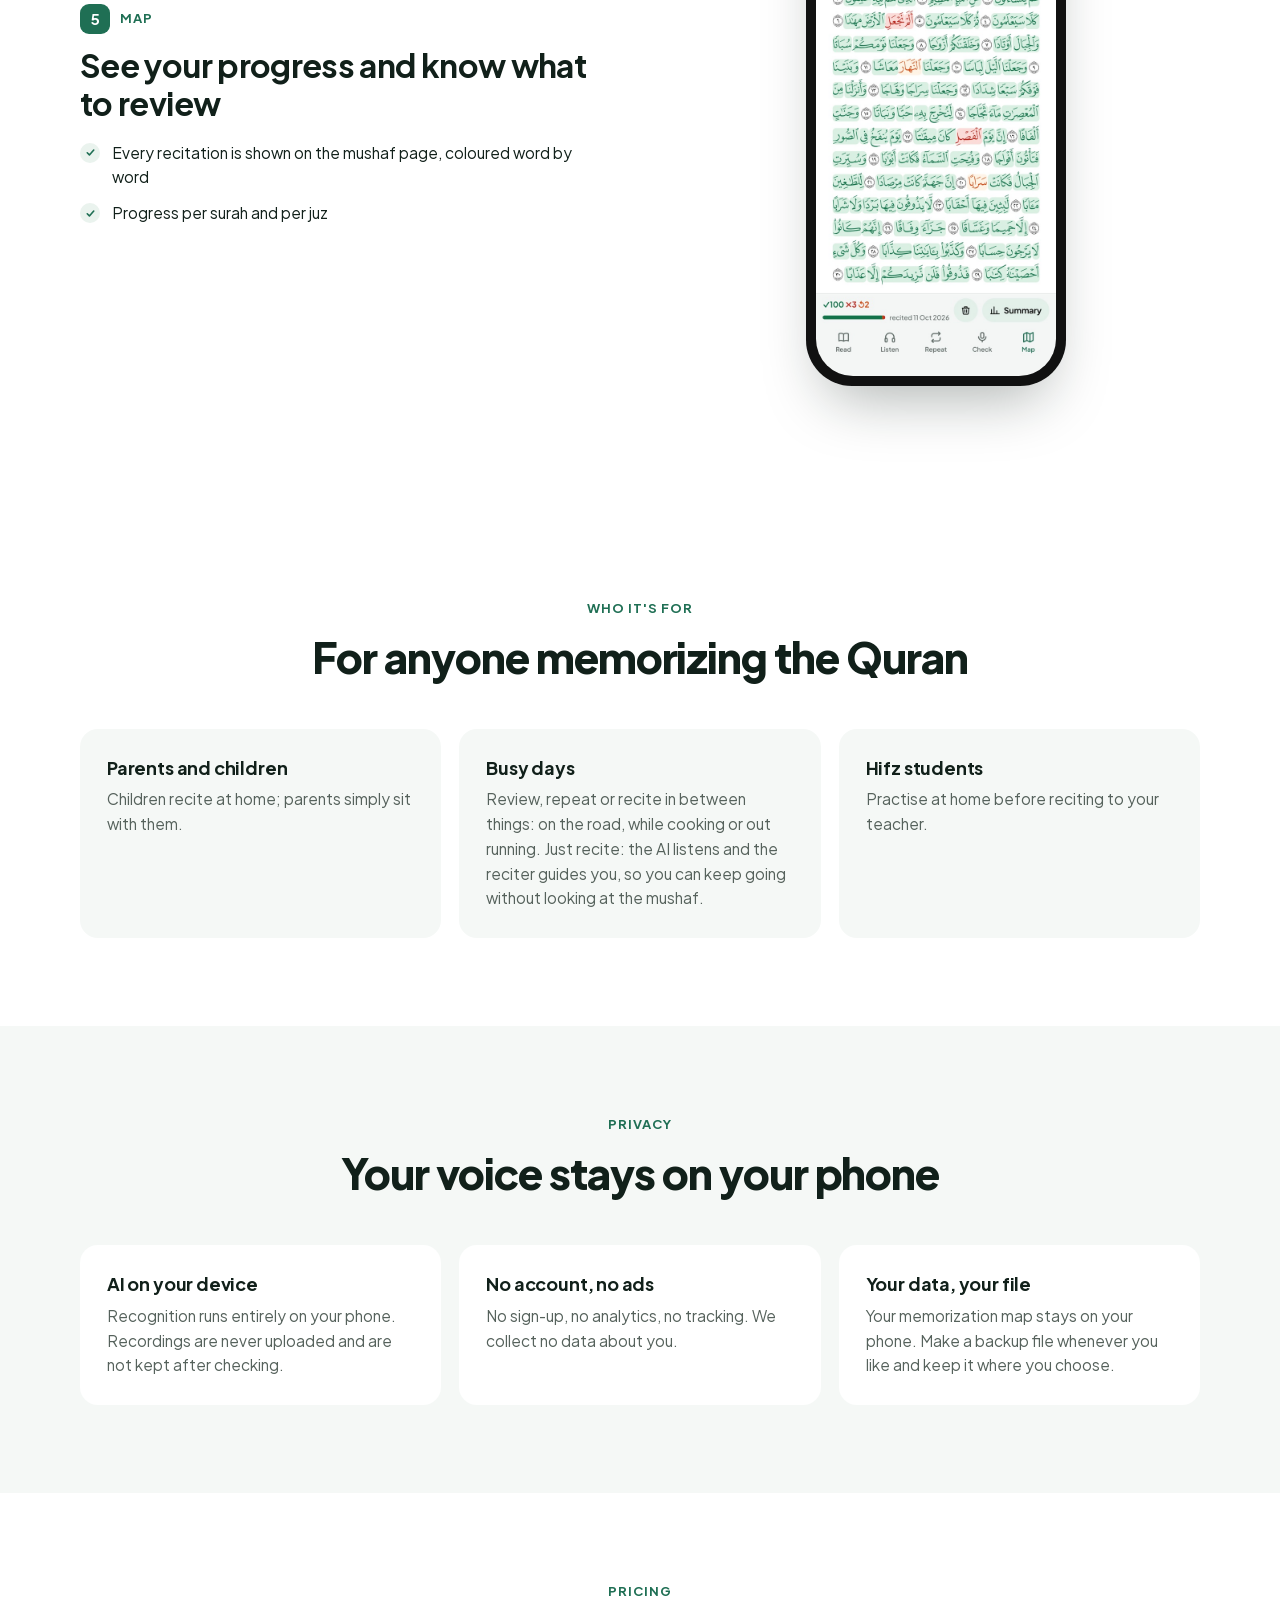
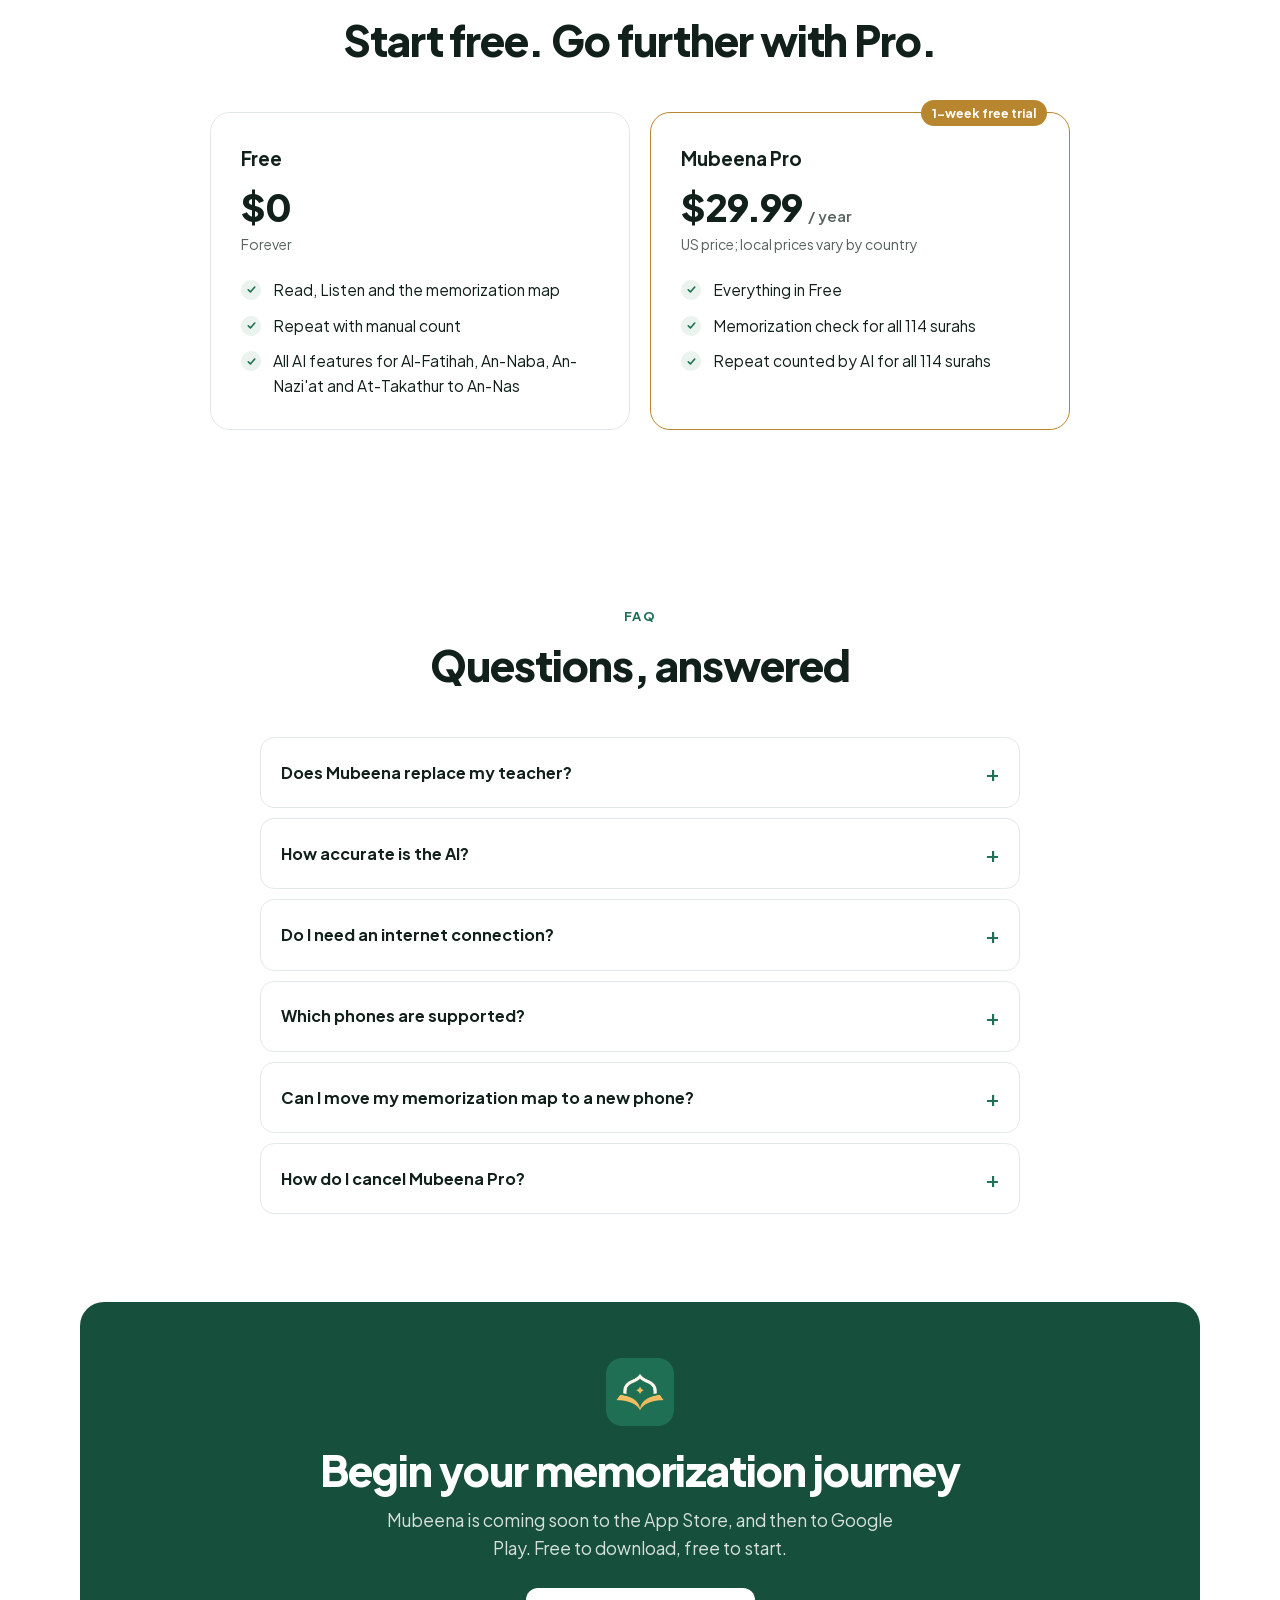
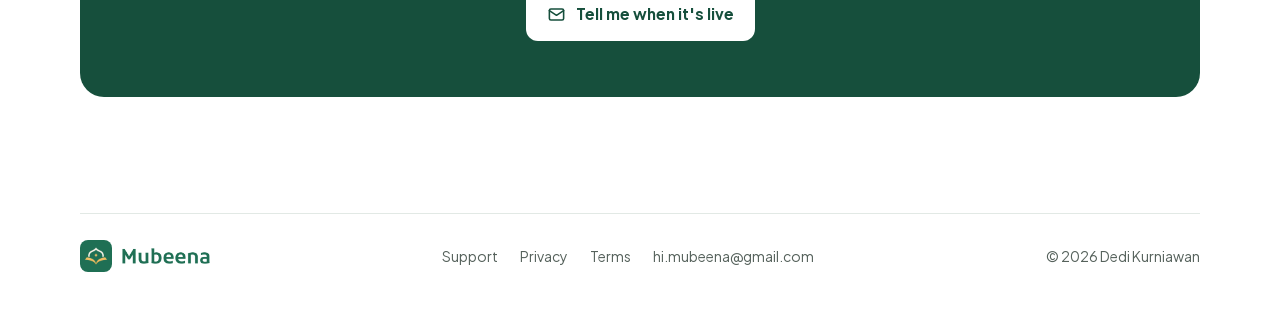
==== commit d24b99f8: "Add files via upload" ====
--- a/index.html
+++ b/index.html
@@ -6,10 +6,10 @@
 <title>Mubeena AI: Quran Memorization</title>
 <meta name="judul-en" content="Mubeena AI: Quran Memorization">
 <meta name="judul-id" content="Mubeena: Hafal Al-Qur'an dengan AI">
-<meta name="description" content="Read, listen, repeat, check your memorization with AI and see your progress on a memorization map. The AI runs on your iPhone: private, no account, works offline.">
-<meta name="theme-color" content="#0f3d2e">
+<meta name="description" content="Recite from memory, anytime. Checked by AI, guided by a reciter. Mubeena listens to every word, guides you with a reciter's voice when you forget or slip, and records your progress in the mushaf.">
+<meta name="theme-color" content="#ffffff">
 <meta property="og:title" content="Mubeena AI: Quran Memorization">
-<meta property="og:description" content="Every step of memorizing the Quran in one app. AI on your iPhone checks every word.">
+<meta property="og:description" content="Recite from memory, anytime. Checked by AI, guided by a reciter.">
 <meta property="og:image" content="https://mubeenaapp.github.io/aset/icon-512.png">
 <link rel="icon" href="aset/icon-192.png">
 <link rel="apple-touch-icon" href="aset/icon-192.png">
@@ -21,7 +21,7 @@
 
 <!-- ===== Bilah atas ===== -->
 <header class="nav"><div class="wadah">
-  <a class="merek" href="#atas"><img class="ikon" src="aset/icon-192.png" alt=""><img class="tulisan" src="aset/mubeena-tulisan.png" alt="Mubeena"></a>
+  <a class="merek" href="#atas" aria-label="Mubeena"><img class="ikon" src="aset/icon-192.png" alt=""><span class="tulisan" aria-hidden="true"></span></a>
   <nav class="nav-tautan">
     <a href="#alur"><span data-lang="en">How it works</span><span data-lang="id">Cara kerja</span></a>
     <a href="#privasi"><span data-lang="en">Privacy</span><span data-lang="id">Privasi</span></a>
@@ -29,68 +29,89 @@
     <a href="#tanya"><span data-lang="en">FAQ</span><span data-lang="id">Tanya jawab</span></a>
   </nav>
   <div class="bhs" role="group" aria-label="Language"><button data-set="en">EN</button><button data-set="id">ID</button></div>
-  <a class="tombol emas" href="#unduh"><span data-lang="en">Get the app</span><span data-lang="id">Dapatkan</span></a>
 </div></header>
 
 <!-- ===== Hero ===== -->
 <section class="hero" id="atas"><div class="wadah">
-  <div class="muncul">
-    <div class="lencana"><b>AI</b><span data-lang="en">Runs on your iPhone, not in the cloud</span><span data-lang="id">Berjalan di iPhone Anda, bukan di server</span></div>
+  <div class="hero-teks">
+    <p class="eyebrow"><span data-lang="en">For iPhone · Android coming soon</span><span data-lang="id">Untuk iPhone · Android segera hadir</span></p>
     <h1>
-      <span data-lang="en">Memorize the Quran. <em>AI checks every word.</em></span>
-      <span data-lang="id">Hafal Al-Qur'an, <em>diperiksa AI kata demi kata.</em></span>
+      <span data-lang="en">Recite from memory, anytime. <em>Checked by AI, guided by a reciter.</em></span>
+      <span data-lang="id">Setor hafalan kapan saja. <em>Disimak AI, dituntun qari.</em></span>
     </h1>
     <p class="sub">
-      <span data-lang="en">Read, listen, repeat, then recite from memory while the AI listens and marks every word. See your progress on a
-        memorization map. Every step of memorizing, in one app.</span>
-      <span data-lang="id">Baca, dengar, takrir, lalu setor hafalan sementara AI menyimak dan menandai setiap kata. Lihat kemajuan Anda di
-        peta hafalan. Seluruh proses menghafal, dalam satu aplikasi.</span>
+      <span data-lang="en">Mubeena listens to every word, guides you with a reciter's voice when you forget or slip, and records your
+        progress in the mushaf.</span>
+      <span data-lang="id">Mubeena menyimak setiap kata, menuntun dengan suara qari saat Anda lupa atau salah, dan mencatat kemajuan Anda
+        di mushaf.</span>
     </p>
     <div class="aksi">
-      <a class="tombol emas" href="#unduh">
-        <svg viewBox="0 0 24 24" fill="none" stroke="currentColor" stroke-width="2.2" stroke-linecap="round" stroke-linejoin="round"><rect x="6" y="2" width="12" height="20" rx="3"/><path d="M11 18h2"/></svg>
-        <span class="dua"><small><span data-lang="en">Coming soon to the</span><span data-lang="id">Segera hadir di</span></small>App Store</span></a>
-      <a class="tombol hantu" href="#alur"><span data-lang="en">See how it works</span><span data-lang="id">Lihat cara kerjanya</span>
-        <svg viewBox="0 0 24 24" fill="none" stroke="currentColor" stroke-width="2.2" stroke-linecap="round" stroke-linejoin="round"><path d="M12 5v14M6 13l6 6 6-6"/></svg></a>
+      <a class="tombol utama" href="#unduh">
+        <svg viewBox="0 0 24 24" fill="none" stroke="currentColor" stroke-width="2" stroke-linecap="round" stroke-linejoin="round"><rect x="6" y="2" width="12" height="20" rx="3"/><path d="M11 18h2"/></svg>
+        <span data-lang="en">Coming soon to the App Store</span><span data-lang="id">Segera di App Store</span></a>
+      <a class="tombol garis" href="#alur"><span data-lang="en">How it works</span><span data-lang="id">Lihat cara kerjanya</span></a>
     </div>
     <ul class="percaya">
-      <li><svg viewBox="0 0 24 24" fill="none" stroke="currentColor" stroke-width="2.6" stroke-linecap="round" stroke-linejoin="round"><path d="M5 12.5l4.5 4.5L19 7.5"/></svg><span data-lang="en">No account</span><span data-lang="id">Tanpa akun</span></li>
-      <li><svg viewBox="0 0 24 24" fill="none" stroke="currentColor" stroke-width="2.6" stroke-linecap="round" stroke-linejoin="round"><path d="M5 12.5l4.5 4.5L19 7.5"/></svg><span data-lang="en">No ads</span><span data-lang="id">Tanpa iklan</span></li>
-      <li><svg viewBox="0 0 24 24" fill="none" stroke="currentColor" stroke-width="2.6" stroke-linecap="round" stroke-linejoin="round"><path d="M5 12.5l4.5 4.5L19 7.5"/></svg><span data-lang="en">Works offline</span><span data-lang="id">Bisa tanpa internet</span></li>
-      <li><svg viewBox="0 0 24 24" fill="none" stroke="currentColor" stroke-width="2.6" stroke-linecap="round" stroke-linejoin="round"><path d="M5 12.5l4.5 4.5L19 7.5"/></svg><span data-lang="en">Free to start</span><span data-lang="id">Gratis untuk mulai</span></li>
+      <li><span data-lang="en">No account</span><span data-lang="id">Tanpa akun</span></li>
+      <li><span data-lang="en">No ads</span><span data-lang="id">Tanpa iklan</span></li>
+      <li><span data-lang="en">AI on your phone</span><span data-lang="id">AI di HP Anda</span></li>
+      <li><span data-lang="en">Free to start</span><span data-lang="id">Gratis untuk mulai</span></li>
     </ul>
   </div>
-  <div class="panggung">
-    <div class="hp belakang" aria-hidden="true"><img class="layar" data-n="peta" src="aset/layar/en/peta.jpg" alt=""></div>
-    <div class="hp depan"><video class="layar" data-n="setor" src="aset/video/en/setor.mp4" poster="aset/video/en/setor.jpg"
-      autoplay muted loop playsinline aria-label="Mubeena memorization check: a mistake turns red, a reciter guides, the ayah is re-read correctly"></video></div>
-    <div class="chip c1"><span class="bulat"><svg viewBox="0 0 24 24" fill="none" stroke="currentColor" stroke-width="3" stroke-linecap="round" stroke-linejoin="round"><path d="M5 12.5l4.5 4.5L19 7.5"/></svg></span>
-      <span><span data-lang="en">Correct turns green</span><span data-lang="id">Benar langsung hijau</span><small><span data-lang="en">word by word</span><span data-lang="id">kata demi kata</span></small></span></div>
-    <div class="chip c2"><span class="bulat"><svg viewBox="0 0 24 24" fill="currentColor"><path d="M12 22a2.5 2.5 0 0 0 2.4-2h-4.8A2.5 2.5 0 0 0 12 22Zm7-6V11a7 7 0 0 0-5-6.7V3a2 2 0 1 0-4 0v1.3A7 7 0 0 0 5 11v5l-2 2v1h18v-1l-2-2Z"/></svg></span>
-      <span><span data-lang="en">Mistake? Red and a chime</span><span data-lang="id">Salah? Merah dan berdenting</span><small><span data-lang="en">then a reciter guides you</span><span data-lang="id">lalu qari menuntun</span></small></span></div>
-  </div>
-</div></section>
-
-<!-- ===== Tiga keunggulan ===== -->
-<section class="unggul"><div class="wadah">
+  <figure class="hero-hp">
+    <div class="hp"><video class="layar" data-n="setor" src="aset/video/en/setor.mp4" poster="aset/video/en/setor.jpg"
+      autoplay muted loop playsinline aria-label="A mistake turns red, a reciter guides, the ayah is re-read correctly"></video></div>
+    <figcaption class="legenda">
+      <span class="ok"><span data-lang="en">Correct</span><span data-lang="id">Benar</span></span>
+      <span class="salah"><span data-lang="en">Mistake</span><span data-lang="id">Salah</span></span>
+      <span class="tuntun"><span data-lang="en">Guided by a reciter</span><span data-lang="id">Dituntun qari</span></span>
+    </figcaption>
+  </figure>
+</div></section>
+
+<!-- ===== Masalah ===== -->
+<section class="masalah"><div class="wadah">
+  <div class="kepala muncul">
+    <p class="eyebrow"><span data-lang="en">The problem</span><span data-lang="id">Masalahnya</span></p>
+    <h2><span data-lang="en">Memorizing needs someone who listens</span><span data-lang="id">Menghafal butuh yang menyimak</span></h2>
+  </div>
+  <ol class="daftar-masalah">
+    <li class="muncul"><b><span data-lang="en">No one is always there to listen</span><span data-lang="id">Tidak selalu ada yang menyimak</span></b>
+      <span data-lang="en">Teachers have little time and lessons come once a week. Reviewing alone, you can't tell whether your recitation is right.</span>
+      <span data-lang="id">Waktu guru terbatas, setoran hanya sepekan sekali. Saat murajaah sendiri, kita tidak tahu bacaan sudah benar atau belum.</span></li>
+    <li class="muncul"><b><span data-lang="en">Stuck or wrong, no one guides you</span><span data-lang="id">Lupa atau salah, tidak ada yang menuntun</span></b>
+      <span data-lang="en">Opening the mushaf breaks your flow, and a mistake you don't notice gets memorized too.</span>
+      <span data-lang="id">Membuka mushaf memutus hafalan, dan kesalahan yang tidak disadari ikut terhafal.</span></li>
+    <li class="muncul"><b><span data-lang="en">The process is scattered</span><span data-lang="id">Prosesnya terpisah-pisah</span></b>
+      <span data-lang="en">Reading, listening, counting repetitions and noting progress all happen in different places, so it's hard to know what is solid.</span>
+      <span data-lang="id">Membaca, mendengar, menghitung takrir, dan mencatat setoran ada di tempat berbeda, sehingga sulit tahu mana yang sudah lancar.</span></li>
+  </ol>
+</div></section>
+
+<!-- ===== Solusi ===== -->
+<section class="solusi"><div class="wadah">
+  <div class="kepala muncul">
+    <p class="eyebrow"><span data-lang="en">Our solution</span><span data-lang="id">Solusinya</span></p>
+    <h2><span data-lang="en">Mubeena answers all three</span><span data-lang="id">Mubeena menjawab ketiganya</span></h2>
+  </div>
   <div class="kartu3">
     <div class="kartu muncul">
-      <div class="ik"><svg viewBox="0 0 24 24" fill="none" stroke="currentColor" stroke-width="2" stroke-linecap="round" stroke-linejoin="round"><path d="M12 3l1.9 5.1L19 10l-5.1 1.9L12 17l-1.9-5.1L5 10l5.1-1.9z"/><path d="M19 15l.8 2.2L22 18l-2.2.8L19 21l-.8-2.2L16 18l2.2-.8z"/></svg></div>
-      <h3><span data-lang="en">AI trained on Quran recitation</span><span data-lang="id">AI khusus bacaan Al-Qur'an</span></h3>
-      <p><span data-lang="en">A speech model trained specifically on Quran recitation follows you word by word and catches wrong, skipped and added words.</span>
-        <span data-lang="id">Model AI yang dilatih khusus bacaan Al-Qur'an menyimak kata demi kata dan menangkap kata yang salah, terlewat, atau ditambah.</span></p>
-    </div>
-    <div class="kartu muncul">
-      <div class="ik"><svg viewBox="0 0 24 24" fill="none" stroke="currentColor" stroke-width="2" stroke-linecap="round" stroke-linejoin="round"><path d="M12 3l7 3v5c0 4.5-3 8.3-7 10-4-1.7-7-5.5-7-10V6z"/><path d="M9 12l2 2 4-4"/></svg></div>
-      <h3><span data-lang="en">Private by design</span><span data-lang="id">Privasi terjaga</span></h3>
-      <p><span data-lang="en">The AI runs directly on your iPhone. Your voice never leaves your phone. No account, no ads, no tracking.</span>
-        <span data-lang="id">AI berjalan langsung di iPhone Anda. Suara Anda tidak pernah keluar dari HP. Tanpa akun, tanpa iklan, tanpa pelacak.</span></p>
-    </div>
-    <div class="kartu muncul">
-      <div class="ik"><svg viewBox="0 0 24 24" fill="none" stroke="currentColor" stroke-width="2" stroke-linecap="round" stroke-linejoin="round"><path d="M20 12v9H4v-9"/><path d="M2 7h20v5H2z"/><path d="M12 21V7"/><path d="M12 7H7.5a2.5 2.5 0 0 1 0-5C11 2 12 7 12 7zM12 7h4.5a2.5 2.5 0 0 0 0-5C13 2 12 7 12 7z"/></svg></div>
-      <h3><span data-lang="en">Free to start</span><span data-lang="id">Gratis untuk mulai</span></h3>
-      <p><span data-lang="en">Read, Listen, Repeat and Map are free forever, and so are the AI features for Al-Fatihah and selected surahs of Juz 30.</span>
-        <span data-lang="id">Baca, Dengar, Takrir, dan Peta gratis selamanya, begitu juga fitur AI untuk Al-Fatihah dan surah pilihan Juz 30.</span></p>
+      <div class="ik"><svg viewBox="0 0 24 24" fill="none" stroke="currentColor" stroke-width="1.8" stroke-linecap="round" stroke-linejoin="round"><rect x="9" y="2" width="6" height="12" rx="3"/><path d="M5 10v1a7 7 0 0 0 14 0v-1"/><path d="M12 18v4"/></svg></div>
+      <h3><span data-lang="en">Someone always listens</span><span data-lang="id">Selalu ada yang menyimak</span></h3>
+      <p><span data-lang="en">The AI listens to your recitation word by word, anytime. Correct words turn green; a wrong, skipped or added word turns red with a soft chime.</span>
+        <span data-lang="id">AI menyimak setoran Anda kata demi kata, kapan saja. Yang benar menjadi hijau; yang salah, terlewat, atau ditambah langsung merah dengan denting lembut.</span></p>
+    </div>
+    <div class="kartu muncul">
+      <div class="ik"><svg viewBox="0 0 24 24" fill="none" stroke="currentColor" stroke-width="1.8" stroke-linecap="round" stroke-linejoin="round"><path d="M11 5 6 9H2v6h4l5 4V5Z"/><path d="M15.5 8.5a5 5 0 0 1 0 7"/><path d="M19 5a10 10 0 0 1 0 14"/></svg></div>
+      <h3><span data-lang="en">Guided by a reciter, like a teacher</span><span data-lang="id">Dituntun qari, seperti ustadz</span></h3>
+      <p><span data-lang="en">Stuck? The reciter recites what comes next. Wrong? The reciter recites it correctly for you to repeat. Mixed up a similar ayah? You see the difference.</span>
+        <span data-lang="id">Lupa? Qari membacakan lanjutannya. Salah? Qari membacakan yang benar untuk Anda ulangi. Tertukar ayat mirip? Ditunjukkan pembedanya.</span></p>
+    </div>
+    <div class="kartu muncul">
+      <div class="ik"><svg viewBox="0 0 24 24" fill="none" stroke="currentColor" stroke-width="1.8" stroke-linecap="round" stroke-linejoin="round"><path d="M3 18V6a2 2 0 0 1 2-2h4a3 3 0 0 1 3 3v13a2 2 0 0 0-2-2H3Z"/><path d="M21 18V6a2 2 0 0 0-2-2h-4a3 3 0 0 0-3 3v13a2 2 0 0 1 2-2h7Z"/></svg></div>
+      <h3><span data-lang="en">The whole process in one app</span><span data-lang="id">Seluruh proses dalam satu aplikasi</span></h3>
+      <p><span data-lang="en">Read, listen, repeat and recite in one place, and your memorization is drawn in colour on the mushaf.</span>
+        <span data-lang="id">Baca, dengar, takrir, dan setor di satu tempat, lalu hafalan Anda tergambar berwarna di mushaf.</span></p>
     </div>
   </div>
 </div></section>
@@ -98,29 +119,20 @@
 <!-- ===== Alur 5 langkah ===== -->
 <section class="alur" id="alur"><div class="wadah">
   <div class="kepala muncul">
-    <div class="label"><span data-lang="en">How it works</span><span data-lang="id">Cara kerja</span></div>
+    <p class="eyebrow"><span data-lang="en">How it works</span><span data-lang="id">Cara kerja</span></p>
     <h2><span data-lang="en">Every step of memorizing, in one app</span><span data-lang="id">Seluruh proses menghafal, dalam satu aplikasi</span></h2>
-    <p><span data-lang="en">From reading the page to locking it in your memory: five steps that follow how a hafiz actually memorizes.</span>
-      <span data-lang="id">Dari membaca halaman sampai melekat di hafalan: lima langkah yang mengikuti cara seorang penghafal menghafal.</span></p>
-  </div>
-  <div class="langkah-pil muncul">
-    <a href="#l1"><span>1</span><b data-lang="en">Read</b><b data-lang="id">Baca</b></a>
-    <a href="#l2"><span>2</span><b data-lang="en">Listen</b><b data-lang="id">Dengar</b></a>
-    <a href="#l3"><span>3</span><b data-lang="en">Repeat</b><b data-lang="id">Takrir</b></a>
-    <a href="#l4"><span>4</span><b data-lang="en">Check</b><b data-lang="id">Setor</b></a>
-    <a href="#l5"><span>5</span><b data-lang="en">Map</b><b data-lang="id">Peta</b></a>
+    <p><span data-lang="en">Five steps that follow how a hafiz actually memorizes.</span>
+      <span data-lang="id">Lima langkah yang mengikuti cara seorang penghafal menghafal.</span></p>
   </div>
 
   <article class="langkah" id="l1">
     <div class="teks muncul">
-      <div class="no"><span>1</span><b data-lang="en">Read</b><b data-lang="id">Baca</b></div>
-      <h3><span data-lang="en">Read with translation and bookmarks</span><span data-lang="id">Baca dengan terjemahan dan penanda</span></h3>
-      <p><span data-lang="en">The complete Madinah mushaf, beautifully set, with a translation one tap away.</span>
-        <span data-lang="id">Mushaf Madinah lengkap dengan tampilan yang indah, terjemahannya cukup sekali ketuk.</span></p>
-      <ul class="centang">
-        <li><span data-lang="en">Madinah mushaf (Hafs) with English and Indonesian translation</span><span data-lang="id">Mushaf Madinah (riwayat Hafs) dengan terjemahan Indonesia dan Inggris</span></li>
-        <li><span data-lang="en">Coloured bookmarks with your own names, like "New memorization"</span><span data-lang="id">Penanda berwarna dengan nama sendiri, seperti "Hafalan baru"</span></li>
-        <li><span data-lang="en">Juz 1 and 30 included; other juz download once and work offline</span><span data-lang="id">Juz 1 dan 30 sudah ada; juz lain diunduh sekali lalu bisa tanpa internet</span></li>
+      <p class="no"><span>1</span><b data-lang="en">Read</b><b data-lang="id">Baca</b></p>
+      <h3><span data-lang="en">Get to know the ayat first</span><span data-lang="id">Kenali ayatnya dulu</span></h3>
+      <ul class="centang">
+        <li><span data-lang="en">The complete Madinah mushaf, comfortable to read</span><span data-lang="id">Mushaf Madinah lengkap dan nyaman dibaca</span></li>
+        <li><span data-lang="en">Translation in one tap</span><span data-lang="id">Terjemahan cukup sekali ketuk</span></li>
+        <li><span data-lang="en">Coloured bookmarks: name them yourself and make as many as you need</span><span data-lang="id">Penanda berwarna: beri nama sendiri, buat sebanyak yang Anda perlukan</span></li>
       </ul>
     </div>
     <div class="visual muncul"><div class="hp"><img class="layar" data-n="baca" src="aset/layar/en/baca.jpg" alt="" loading="lazy"></div></div>
@@ -128,14 +140,12 @@
 
   <article class="langkah" id="l2">
     <div class="teks muncul">
-      <div class="no"><span>2</span><b data-lang="en">Listen</b><b data-lang="id">Dengar</b></div>
-      <h3><span data-lang="en">Listen until it feels familiar</span><span data-lang="id">Dengar sampai terasa akrab</span></h3>
-      <p><span data-lang="en">Let the recitation settle in your ears before you start memorizing.</span>
-        <span data-lang="id">Biarkan bacaannya akrab di telinga sebelum mulai menghafal.</span></p>
-      <ul class="centang">
-        <li><span data-lang="en">Five renowned reciters, including Al-Husary and Mishary Alafasy</span><span data-lang="id">Lima qari ternama, termasuk Al-Husary dan Mishary Alafasy</span></li>
-        <li><span data-lang="en">Repeat each ayah or a whole range, or nonstop</span><span data-lang="id">Ulangi tiap ayat atau satu rentang, atau terus-menerus</span></li>
-        <li><span data-lang="en">A pause after each ayah to repeat after the reciter</span><span data-lang="id">Jeda sesudah tiap ayat untuk menirukan qari</span></li>
+      <p class="no"><span>2</span><b data-lang="en">Listen</b><b data-lang="id">Dengar</b></p>
+      <h3><span data-lang="en">Get your ears used to the recitation</span><span data-lang="id">Akrabkan telinga dengan bacaan qari</span></h3>
+      <ul class="centang">
+        <li><span data-lang="en">Five reciters with different styles</span><span data-lang="id">Lima qari dengan gaya berbeda</span></li>
+        <li><span data-lang="en">Repeat each ayah or a whole range</span><span data-lang="id">Ulangi tiap ayat atau satu rentang</span></li>
+        <li><span data-lang="en">A pause after each ayah to repeat after the reciter, like talaqqi</span><span data-lang="id">Jeda sesudah tiap ayat untuk menirukan, seperti talaqqi</span></li>
       </ul>
     </div>
     <div class="visual muncul"><div class="hp"><img class="layar" data-n="dengar" src="aset/layar/en/dengar.jpg" alt="" loading="lazy"></div></div>
@@ -143,14 +153,12 @@
 
   <article class="langkah" id="l3">
     <div class="teks muncul">
-      <div class="no"><span>3</span><b data-lang="en">Repeat</b><b data-lang="id">Takrir</b></div>
-      <h3><span data-lang="en">Repeat until it sticks</span><span data-lang="id">Takrir sampai hafal</span></h3>
-      <p><span data-lang="en">Set a range and a target, then read it again and again. Never lose count.</span>
-        <span data-lang="id">Tentukan rentang dan target, lalu baca berulang-ulang. Tidak pernah lupa hitungan.</span></p>
-      <ul class="centang">
-        <li><span data-lang="en">Press +1 each time you finish the range</span><span data-lang="id">Tekan +1 setiap selesai membaca rentangnya</span></li>
-        <li><span data-lang="en">Or let the AI listen and count for you, mark mistakes and bring in the reciter to help, as in Check</span><span data-lang="id">Atau biarkan AI menyimak dan menghitungkannya, menandai kesalahan, dan qari membantu seperti di Setor</span></li>
-        <li><span data-lang="en">Memorization mode hides the text; tap to peek</span><span data-lang="id">Mode hafalan menyembunyikan teks; ketuk untuk mengintip</span></li>
+      <p class="no"><span>3</span><b data-lang="en">Repeat</b><b data-lang="id">Takrir</b></p>
+      <h3><span data-lang="en">Repeat until fluent, checked by AI, guided by a reciter</span><span data-lang="id">Ulangi sampai lancar, disimak AI, dituntun qari</span></h3>
+      <ul class="centang">
+        <li><span data-lang="en">Set a range and a target</span><span data-lang="id">Tentukan rentang dan target</span></li>
+        <li><span data-lang="en">The AI counts each pass, marks mistakes, and the reciter guides you</span><span data-lang="id">AI menghitung tiap putaran, menandai kesalahan, dan qari menuntun</span></li>
+        <li><span data-lang="en">Memorization mode hides the text. Tap to peek.</span><span data-lang="id">Mode hafalan menyembunyikan teks. Ketuk untuk mengintip.</span></li>
       </ul>
     </div>
     <div class="visual muncul"><div class="hp"><img class="layar" data-n="takrir" src="aset/layar/en/takrir.jpg" alt="" loading="lazy"></div></div>
@@ -158,70 +166,82 @@
 
   <article class="langkah" id="l4">
     <div class="teks muncul">
-      <div class="no"><span>4</span><b data-lang="en">Check</b><b data-lang="id">Setor</b></div>
-      <h3><span data-lang="en">Recite from memory. The AI checks every word.</span><span data-lang="id">Setor hafalan. AI memeriksa setiap kata.</span></h3>
-      <p><span data-lang="en">Recite as you would to your teacher. Mubeena listens and marks each word the moment you say it.</span>
-        <span data-lang="id">Baca seperti saat setoran kepada guru. Mubeena menyimak dan menandai setiap kata saat itu juga.</span></p>
-      <ul class="centang">
-        <li><span data-lang="en">Green when correct, red with a soft chime when wrong, skipped or added</span><span data-lang="id">Hijau bila benar, merah dengan denting lembut bila salah, terlewat, atau tambahan</span></li>
-        <li><span data-lang="en">Corrected yourself after a pause? Marked orange, not wrong</span><span data-lang="id">Berhenti lalu membetulkan sendiri? Ditandai jingga, bukan salah</span></li>
-        <li><span data-lang="en">Repeating an ayah to get it right is not a mistake</span><span data-lang="id">Mengulang ayat agar lancar tidak dihitung salah</span></li>
-        <li><span data-lang="en">Stuck? The next words appear and a reciter says them for you, like a teacher prompting</span><span data-lang="id">Lupa? Kata berikutnya muncul dan dibacakan qari, seperti guru yang menuntun</span></li>
-        <li><span data-lang="en">Made a mistake and didn't fix it? The reciter recites the correct words for you to repeat</span><span data-lang="id">Salah dan tidak dibetulkan? Qari membacakan bacaan yang benar untuk Anda ulangi</span></li>
-        <li><span data-lang="en">Unclear pronunciation is shown in blue as a note, not counted as a mistake</span><span data-lang="id">Pelafalan yang kurang jelas ditandai biru sebagai catatan, tidak dihitung salah</span></li>
-        <li><span data-lang="en">Mixed up a similar ayah? Mubeena names it and highlights the difference</span><span data-lang="id">Tertukar dengan ayat mirip? Mubeena menyebut ayatnya dan menandai pembedanya</span></li>
-        <li><span data-lang="en">Continue-the-ayah test: a reciter starts, you continue from memory</span><span data-lang="id">Tes sambung ayat: qari membacakan, Anda melanjutkan dari hafalan</span></li>
-        <li><span data-lang="en">A clear summary; tap a mistake to find it in the mushaf</span><span data-lang="id">Ringkasan yang jelas; ketuk kesalahan untuk melihatnya di mushaf</span></li>
+      <p class="no"><span>4</span><b data-lang="en">Check</b><b data-lang="id">Setor</b></p>
+      <h3><span data-lang="en">Recite your memorization as you would to a teacher</span><span data-lang="id">Setorkan hafalan seperti kepada ustadz</span></h3>
+      <ul class="centang">
+        <li><span data-lang="en">Every word is marked the moment you say it: green when correct, red with a chime when wrong</span><span data-lang="id">Setiap kata ditandai saat itu juga: hijau benar, merah dengan denting bila salah</span></li>
+        <li><span data-lang="en">Stuck: the reciter recites what comes next. Wrong: the reciter guides you, then you repeat.</span><span data-lang="id">Lupa: qari membacakan lanjutannya. Salah: qari menuntun, lalu Anda mengulang.</span></li>
+        <li><span data-lang="en">Mixed up a similar ayah? You're told which one, and the difference is marked</span><span data-lang="id">Tertukar ayat mirip? Ayatnya diberitahu dan pembedanya ditandai</span></li>
+        <li><b><span data-lang="en">Continue-the-ayah test, like a hifz exam</span><span data-lang="id">Tes sambung ayat, seperti ujian tahfiz</span></b></li>
       </ul>
     </div>
     <div class="visual ganda muncul">
-      <div class="hp"><img class="layar" data-n="setor" src="aset/layar/en/setor.jpg" alt="" loading="lazy"></div>
+      <div class="hp"><img class="layar" data-n="tuntun" src="aset/layar/en/tuntun.jpg" alt="" loading="lazy"></div>
       <div class="hp"><img class="layar" data-n="hasil" src="aset/layar/en/hasil.jpg" alt="" loading="lazy"></div>
     </div>
   </article>
 
   <article class="langkah" id="l5">
     <div class="teks muncul">
-      <div class="no"><span>5</span><b data-lang="en">Map</b><b data-lang="id">Peta</b></div>
-      <h3><span data-lang="en">See your memorization, mapped in colour</span><span data-lang="id">Lihat hafalan Anda, berwarna di peta</span></h3>
-      <p><span data-lang="en">Every check you save colours the mushaf, so you always know what to review next.</span>
-        <span data-lang="id">Setiap setoran yang disimpan mewarnai mushaf, jadi Anda selalu tahu apa yang perlu diulang berikutnya.</span></p>
-      <ul class="centang">
-        <li><span data-lang="en">Fluent, needs review, or not yet recited, word by word</span><span data-lang="id">Lancar, perlu diulang, atau belum disetor, kata demi kata</span></li>
-        <li><span data-lang="en">Progress per surah and per juz across the whole Quran</span><span data-lang="id">Kemajuan per surah dan per juz di seluruh Al-Qur'an</span></li>
-        <li><span data-lang="en">Updated every time you recite</span><span data-lang="id">Diperbarui setiap kali Anda menyetor</span></li>
+      <p class="no"><span>5</span><b data-lang="en">Map</b><b data-lang="id">Peta</b></p>
+      <h3><span data-lang="en">See your progress and know what to review</span><span data-lang="id">Lihat kemajuan, tahu apa yang perlu diulang</span></h3>
+      <ul class="centang">
+        <li><span data-lang="en">Every recitation is shown on the mushaf page, coloured word by word</span><span data-lang="id">Setiap setoran tergambar di halaman mushaf, kata demi kata diwarnai</span></li>
+        <li><span data-lang="en">Progress per surah and per juz</span><span data-lang="id">Kemajuan per surah dan per juz</span></li>
       </ul>
     </div>
     <div class="visual muncul"><div class="hp"><img class="layar" data-n="peta" src="aset/layar/en/peta.jpg" alt="" loading="lazy"></div></div>
   </article>
+</div></section>
+
+<!-- ===== Untuk siapa ===== -->
+<section class="siapa"><div class="wadah">
+  <div class="kepala muncul">
+    <p class="eyebrow"><span data-lang="en">Who it's for</span><span data-lang="id">Untuk siapa</span></p>
+    <h2><span data-lang="en">For anyone memorizing the Quran</span><span data-lang="id">Untuk siapa saja yang menghafal</span></h2>
+  </div>
+  <div class="kartu3">
+    <div class="kartu muncul">
+      <h3><span data-lang="en">Parents and children</span><span data-lang="id">Orang tua dan anak</span></h3>
+      <p><span data-lang="en">Children recite at home; parents simply sit with them.</span>
+        <span data-lang="id">Anak setor di rumah; orang tua cukup mendampingi.</span></p>
+    </div>
+    <div class="kartu muncul">
+      <h3><span data-lang="en">Busy days</span><span data-lang="id">Yang sibuk</span></h3>
+      <p><span data-lang="en">Review, repeat or recite in between things: on the road, while cooking or out running. Just recite: the AI listens
+        and the reciter guides you, so you can keep going without looking at the mushaf.</span>
+        <span data-lang="id">Murajaah, takrir, atau setor di sela kegiatan: di perjalanan, sambil memasak, atau berolahraga. Cukup bersuara: AI
+        menyimak dan qari menuntun, jadi Anda bisa terus tanpa melihat mushaf.</span></p>
+    </div>
+    <div class="kartu muncul">
+      <h3><span data-lang="en">Hifz students</span><span data-lang="id">Santri dan murid tahfiz</span></h3>
+      <p><span data-lang="en">Practise at home before reciting to your teacher.</span>
+        <span data-lang="id">Berlatih di rumah sebelum setor ke guru.</span></p>
+    </div>
+  </div>
 </div></section>
 
 <!-- ===== Privasi ===== -->
 <section class="privasi" id="privasi"><div class="wadah">
   <div class="kepala muncul">
-    <div class="label"><span data-lang="en">Privacy</span><span data-lang="id">Privasi</span></div>
+    <p class="eyebrow"><span data-lang="en">Privacy</span><span data-lang="id">Privasi</span></p>
     <h2><span data-lang="en">Your voice stays on your phone</span><span data-lang="id">Suara Anda tetap di HP Anda</span></h2>
-    <p><span data-lang="en">Your recitation is personal. Mubeena keeps it that way.</span>
-      <span data-lang="id">Bacaan Anda adalah hal pribadi. Mubeena menjaganya tetap begitu.</span></p>
   </div>
   <div class="kartu3">
     <div class="kartu muncul">
-      <div class="ik"><svg viewBox="0 0 24 24" fill="none" stroke="currentColor" stroke-width="2" stroke-linecap="round" stroke-linejoin="round"><rect x="6" y="2" width="12" height="20" rx="3"/><path d="M11 18h2"/></svg></div>
-      <h3><span data-lang="en">AI on your device</span><span data-lang="id">AI di perangkat Anda</span></h3>
-      <p><span data-lang="en">Recognition runs entirely on your iPhone. Recordings are never uploaded and are not kept after checking.</span>
-        <span data-lang="id">Pengenalan bacaan berjalan sepenuhnya di iPhone. Rekaman tidak pernah diunggah dan tidak disimpan setelah diperiksa.</span></p>
-    </div>
-    <div class="kartu muncul">
-      <div class="ik"><svg viewBox="0 0 24 24" fill="none" stroke="currentColor" stroke-width="2" stroke-linecap="round" stroke-linejoin="round"><circle cx="12" cy="8" r="4"/><path d="M4 21c1.5-4 4.5-6 8-6s6.5 2 8 6"/><path d="M3 3l18 18"/></svg></div>
+      <h3><span data-lang="en">AI on your device</span><span data-lang="id">AI di HP Anda</span></h3>
+      <p><span data-lang="en">Recognition runs entirely on your phone. Recordings are never uploaded and are not kept after checking.</span>
+        <span data-lang="id">Pengenalan bacaan berjalan sepenuhnya di HP. Rekaman tidak pernah diunggah dan tidak disimpan setelah diperiksa.</span></p>
+    </div>
+    <div class="kartu muncul">
       <h3><span data-lang="en">No account, no ads</span><span data-lang="id">Tanpa akun, tanpa iklan</span></h3>
-      <p><span data-lang="en">No sign-up, no analytics, no tracking. Your memorization map lives only on your phone.</span>
-        <span data-lang="id">Tanpa daftar, tanpa analitik, tanpa pelacakan. Peta hafalan Anda hanya tersimpan di HP Anda.</span></p>
-    </div>
-    <div class="kartu muncul">
-      <div class="ik"><svg viewBox="0 0 24 24" fill="none" stroke="currentColor" stroke-width="2" stroke-linecap="round" stroke-linejoin="round"><path d="M2 8.8a15 15 0 0 1 20 0M5 12.6a10 10 0 0 1 14 0M8.5 16.4a5 5 0 0 1 7 0"/><path d="M12 20h.01"/><path d="M3 3l18 18"/></svg></div>
-      <h3><span data-lang="en">Works offline</span><span data-lang="id">Bisa tanpa internet</span></h3>
-      <p><span data-lang="en">Memorization check works without internet, at the masjid, on the train, anywhere.</span>
-        <span data-lang="id">Setor tetap jalan tanpa internet: di masjid, di kereta, di mana saja.</span></p>
+      <p><span data-lang="en">No sign-up, no analytics, no tracking. We collect no data about you.</span>
+        <span data-lang="id">Tanpa daftar, tanpa analitik, tanpa pelacakan. Kami tidak mengumpulkan data apa pun tentang Anda.</span></p>
+    </div>
+    <div class="kartu muncul">
+      <h3><span data-lang="en">Your data, your file</span><span data-lang="id">Data milik Anda</span></h3>
+      <p><span data-lang="en">Your memorization map stays on your phone. Make a backup file whenever you like and keep it where you choose.</span>
+        <span data-lang="id">Peta hafalan tersimpan di HP Anda. Buat berkas cadangan kapan saja dan simpan di tempat pilihan Anda.</span></p>
     </div>
   </div>
 </div></section>
@@ -229,9 +249,8 @@
 <!-- ===== Harga ===== -->
 <section id="harga"><div class="wadah">
   <div class="kepala muncul">
-    <div class="label"><span data-lang="en">Pricing</span><span data-lang="id">Harga</span></div>
+    <p class="eyebrow"><span data-lang="en">Pricing</span><span data-lang="id">Harga</span></p>
     <h2><span data-lang="en">Start free. Go further with Pro.</span><span data-lang="id">Mulai gratis. Lebih jauh dengan Pro.</span></h2>
-    <p><span data-lang="en">One simple yearly plan. No ads, ever.</span><span data-lang="id">Satu paket tahunan yang sederhana. Tanpa iklan, selamanya.</span></p>
   </div>
   <div class="harga-kartu">
     <div class="paket muncul">
@@ -239,32 +258,29 @@
       <div class="nominal"><span data-lang="en">$0</span><span data-lang="id">Rp 0</span></div>
       <div class="ket"><span data-lang="en">Forever</span><span data-lang="id">Selamanya</span></div>
       <ul class="centang">
-        <li><span data-lang="en">Read: full mushaf, translation, bookmarks</span><span data-lang="id">Baca: mushaf lengkap, terjemahan, penanda</span></li>
-        <li><span data-lang="en">Listen: five reciters with repeat and pause</span><span data-lang="id">Dengar: lima qari dengan ulangan dan jeda</span></li>
+        <li><span data-lang="en">Read, Listen and the memorization map</span><span data-lang="id">Baca, Dengar, dan peta hafalan</span></li>
         <li><span data-lang="en">Repeat with manual count</span><span data-lang="id">Takrir dengan hitungan manual</span></li>
-        <li><span data-lang="en">AI features (Check and AI counting in Repeat) for Al-Fatihah, An-Naba, An-Nazi'at, At-Takathur to An-Nas</span><span data-lang="id">Fitur AI (Setor dan Takrir dihitung AI) untuk Al-Fatihah, An-Naba, An-Nazi'at, At-Takatsur sampai An-Nas</span></li>
-        <li><span data-lang="en">Memorization map</span><span data-lang="id">Peta hafalan</span></li>
+        <li><span data-lang="en">All AI features for Al-Fatihah, An-Naba, An-Nazi'at and At-Takathur to An-Nas</span><span data-lang="id">Semua fitur AI untuk Al-Fatihah, An-Naba, An-Nazi'at, dan At-Takatsur sampai An-Nas</span></li>
       </ul>
     </div>
     <div class="paket pro muncul">
-      <div class="pita"><span data-lang="en">1-week free trial</span><span data-lang="id">Uji coba gratis 1 minggu</span></div>
-      <h3><span class="bintang"><svg viewBox="0 0 24 24"><path d="M12 2.5l2.3 6.2 6.2 2.3-6.2 2.3L12 19.5l-2.3-6.2L3.5 11l6.2-2.3z" fill="currentColor"/></svg></span>Mubeena Pro</h3>
+      <p class="pita"><span data-lang="en">1-week free trial</span><span data-lang="id">Uji coba gratis 1 minggu</span></p>
+      <h3>Mubeena Pro</h3>
       <div class="nominal"><span data-lang="en">$29.99 <small>/ year</small></span><span data-lang="id">Rp 149.000 <small>/ tahun</small></span></div>
       <div class="ket"><span data-lang="en">US price; local prices vary by country</span><span data-lang="id">Harga Indonesia; tiap negara bisa berbeda</span></div>
       <ul class="centang">
         <li><span data-lang="en">Everything in Free</span><span data-lang="id">Semua yang ada di Gratis</span></li>
+        <li><span data-lang="en">Memorization check for all 114 surahs</span><span data-lang="id">Setor hafalan seluruh 114 surah</span></li>
         <li><span data-lang="en">Repeat counted by AI for all 114 surahs</span><span data-lang="id">Takrir dihitung AI untuk seluruh 114 surah</span></li>
-        <li><span data-lang="en">Memorization check for all 114 surahs</span><span data-lang="id">Setor hafalan seluruh 114 surah</span></li>
-        <li><span data-lang="en">Memorization map for the whole Quran</span><span data-lang="id">Peta hafalan seluruh Al-Qur'an</span></li>
       </ul>
     </div>
   </div>
 </div></section>
 
 <!-- ===== Tanya jawab ===== -->
-<section id="tanya" style="padding-top:0"><div class="wadah">
-  <div class="kepala muncul">
-    <div class="label"><span data-lang="en">FAQ</span><span data-lang="id">Tanya jawab</span></div>
+<section class="tanya-bag" id="tanya"><div class="wadah">
+  <div class="kepala muncul">
+    <p class="eyebrow"><span data-lang="en">FAQ</span><span data-lang="id">Tanya jawab</span></p>
     <h2><span data-lang="en">Questions, answered</span><span data-lang="id">Pertanyaan yang sering diajukan</span></h2>
   </div>
   <div class="tanya muncul">
@@ -277,27 +293,34 @@
     </details>
     <details>
       <summary><span data-lang="en">How accurate is the AI?</span><span data-lang="id">Seberapa akurat AI-nya?</span></summary>
-      <p><span data-lang="en">The AI is trained specifically on Quran recitation and catches wrong, skipped and added words. It can still mishear,
-        especially children's voices or in noisy places, so you can tap any word to see what the AI heard.</span>
+      <p><span data-lang="en">The AI is trained on Quran recitation and catches wrong, skipped and added words. It can still mishear, especially
+        children's voices or in noisy places, so you can tap any word to see what it heard.</span>
         <span data-lang="id">AI dilatih khusus bacaan Al-Qur'an dan menangkap kata yang salah, terlewat, atau ditambah. AI tetap bisa salah dengar,
         terutama pada suara anak-anak atau di tempat bising, jadi setiap kata bisa diketuk untuk melihat apa yang didengar AI.</span></p>
     </details>
     <details>
       <summary><span data-lang="en">Do I need an internet connection?</span><span data-lang="id">Apakah perlu internet?</span></summary>
-      <p><span data-lang="en">No for the memorization check: the AI runs on your iPhone. Listening to reciters streams over the internet, and juz
-        other than 1 and 30 download once the first time you open them.</span>
-        <span data-lang="id">Untuk Setor tidak perlu: AI berjalan di iPhone Anda. Mendengarkan qari memerlukan internet, dan juz selain 1 dan 30
-        diunduh sekali saat pertama dibuka.</span></p>
+      <p><span data-lang="en">Checking your recitation works offline, because the AI runs on your phone. The internet is needed to listen to
+        reciters and for the reciter's guidance, and once to prepare the mushaf the first time you open the app.</span>
+        <span data-lang="id">Memeriksa bacaan bisa tanpa internet, karena AI berjalan di HP Anda. Internet diperlukan untuk mendengarkan qari dan
+        bantuan qari, serta sekali untuk menyiapkan mushaf saat aplikasi pertama dibuka.</span></p>
     </details>
     <details>
       <summary><span data-lang="en">Which phones are supported?</span><span data-lang="id">HP apa saja yang didukung?</span></summary>
-      <p><span data-lang="en">iPhone with iOS 17 or later. An Android version is on its way to Google Play.</span>
+      <p><span data-lang="en">iPhone with iOS 17 or later. An Android version is coming to Google Play.</span>
         <span data-lang="id">iPhone dengan iOS 17 atau lebih baru. Versi Android segera hadir di Google Play.</span></p>
     </details>
     <details>
+      <summary><span data-lang="en">Can I move my memorization map to a new phone?</span><span data-lang="id">Bisakah peta hafalan dipindah ke HP baru?</span></summary>
+      <p><span data-lang="en">Yes. In Options, Data backup, make a backup file and save it to iCloud Drive or Google Drive, or send it to
+        yourself. On the new phone, choose Restore from file. It works from iPhone to Android and back.</span>
+        <span data-lang="id">Bisa. Di Opsi, Cadangan data, buat berkas cadangan lalu simpan di iCloud Drive atau Google Drive, atau kirim ke diri
+        sendiri. Di HP baru, pilih Pulihkan dari berkas. Bisa dari iPhone ke Android dan sebaliknya.</span></p>
+    </details>
+    <details>
       <summary><span data-lang="en">How do I cancel Mubeena Pro?</span><span data-lang="id">Bagaimana membatalkan Mubeena Pro?</span></summary>
-      <p><span data-lang="en">Any time in iPhone Settings › your name › Subscriptions. You keep Pro until the end of the period you paid for.</span>
-        <span data-lang="id">Kapan saja di Pengaturan iPhone › nama Anda › Langganan. Pro tetap aktif sampai akhir masa yang sudah dibayar.</span></p>
+      <p><span data-lang="en">Any time in iPhone Settings, your name, Subscriptions. You keep Pro until the end of the period you paid for.</span>
+        <span data-lang="id">Kapan saja di Pengaturan iPhone, nama Anda, Langganan. Pro tetap aktif sampai akhir masa yang sudah dibayar.</span></p>
     </details>
   </div>
 </div></section>
@@ -307,19 +330,20 @@
   <div class="bingkai muncul">
     <img class="ikon-besar" src="aset/icon-512.png" alt="">
     <h2><span data-lang="en">Begin your memorization journey</span><span data-lang="id">Mulai perjalanan hafalan Anda</span></h2>
-    <p><span data-lang="en">Mubeena is coming soon to the App Store for iPhone. Free to download, free to start.</span>
-      <span data-lang="id">Mubeena segera hadir di App Store untuk iPhone. Gratis diunduh, gratis untuk mulai.</span></p>
-    <a class="tombol emas" href="mailto:hi.mubeena@gmail.com?subject=Mubeena">
-      <svg viewBox="0 0 24 24" fill="none" stroke="currentColor" stroke-width="2.2" stroke-linecap="round" stroke-linejoin="round"><rect x="3" y="5" width="18" height="14" rx="2"/><path d="M3 7l9 6 9-6"/></svg>
+    <p><span data-lang="en">Mubeena is coming soon to the App Store, and then to Google Play. Free to download, free to start.</span>
+      <span data-lang="id">Mubeena segera hadir di App Store, lalu di Google Play. Gratis diunduh, gratis untuk mulai.</span></p>
+    <a class="tombol terang" href="mailto:hi.mubeena@gmail.com?subject=Mubeena">
+      <svg viewBox="0 0 24 24" fill="none" stroke="currentColor" stroke-width="2" stroke-linecap="round" stroke-linejoin="round"><rect x="3" y="5" width="18" height="14" rx="2"/><path d="M3 7l9 6 9-6"/></svg>
       <span data-lang="en">Tell me when it's live</span><span data-lang="id">Kabari saya saat rilis</span></a>
   </div>
 </div></section>
 
 <footer><div class="wadah">
-  <a class="merek" href="#atas" style="color:var(--tinta)"><img class="ikon" src="aset/icon-192.png" alt=""><b>Mubeena</b></a>
+  <a class="merek" href="#atas" aria-label="Mubeena"><img class="ikon" src="aset/icon-192.png" alt=""><span class="tulisan" aria-hidden="true"></span></a>
   <nav>
     <a href="support.html"><span data-lang="en">Support</span><span data-lang="id">Bantuan</span></a>
     <a href="privacy.html"><span data-lang="en">Privacy</span><span data-lang="id">Privasi</span></a>
+    <a href="terms.html"><span data-lang="en">Terms</span><span data-lang="id">Ketentuan</span></a>
     <a href="mailto:hi.mubeena@gmail.com">hi.mubeena@gmail.com</a>
   </nav>
   <div>© <span id="tahun">2026</span> Dedi Kurniawan</div>
--- a/aset/beranda.css
+++ b/aset/beranda.css
@@ -1,13 +1,17 @@
-/* Beranda Mubeena (landing page). Halaman privasi & bantuan memakai gaya.css. */
+/* Beranda Mubeena (landing page). Desain sederhana & terang (pemilik 12 Okt 2026: "simpel, elegan, modern, jangan
+   terlalu banyak glowing"): latar polos, aksen hijau Mubeena, tombol berwarna padat, tanpa gradasi berpendar.
+   Halaman privasi, bantuan & ketentuan memakai gaya.css. */
 @font-face { font-family: 'Plus Jakarta Sans'; font-weight: 400 800; font-display: swap; src: url(jakarta-latin.woff2) format('woff2'); }
 :root {
-  --hijau: #1f6f54; --hijau-tua: #0f3d2e; --hijau-gelap: #0a2a20; --krem: #fffaee; --emas: #f2ba62; --emas-tua: #c98a2e;
-  --bg: #f6f9f7; --kartu: #ffffff; --tinta: #0e1512; --redup: #59625d; --garis: #e1e9e4; --hijau-lembut: #e6f2ec;
-  --bayang: 0 24px 60px rgba(15, 61, 46, .14); color-scheme: light;
+  --hijau: #1f6f54; --hijau-tua: #164f3c; --hijau-lembut: #eaf3ee; --emas: #b8862f; --emas-lembut: #fbf3e4;
+  --bg: #ffffff; --bg-2: #f5f8f6; --kartu: #ffffff; --tinta: #11201a; --redup: #56625c; --garis: #e2e9e5;
+  --ok: #13744a; --salah: #c0271d; --tuntun: #6a4fd1;
+  color-scheme: light;
 }
 @media (prefers-color-scheme: dark) {
-  :root { --bg: #070b09; --kartu: #111815; --tinta: #eef3f0; --redup: #9aa59f; --garis: #222c27; --hijau-lembut: #12251d;
-    --bayang: 0 24px 60px rgba(0, 0, 0, .5); color-scheme: dark; }
+  :root { --hijau: #3fae84; --hijau-tua: #2f8f6b; --hijau-lembut: #13261e; --emas: #e2b25f; --emas-lembut: #2a2214;
+    --bg: #0b0f0d; --bg-2: #111714; --kartu: #141b17; --tinta: #edf2ef; --redup: #a1aca6; --garis: #24302a;
+    --ok: #5fd39a; --salah: #ff8a80; --tuntun: #a995ff; color-scheme: dark; }
 }
 * { box-sizing: border-box; }
 html { -webkit-text-size-adjust: 100%; scroll-behavior: smooth; scroll-padding-top: 72px; }
@@ -18,197 +22,173 @@
 [data-lang] { display: none; }
 html[lang="en"] [data-lang="en"], html[lang="id"] [data-lang="id"] { display: revert; }
 .wadah { width: min(1120px, 100% - 32px); margin: 0 auto; }
+.eyebrow { margin: 0 0 14px; font-size: 13px; font-weight: 700; letter-spacing: .08em; text-transform: uppercase; color: var(--hijau); }
 
 /* ---------- Navigasi ---------- */
-.nav { position: fixed; inset: 0 0 auto; z-index: 50; transition: background .25s, box-shadow .25s; }
-.nav.padat { background: color-mix(in srgb, var(--hijau-gelap) 92%, transparent); backdrop-filter: blur(14px);
-  -webkit-backdrop-filter: blur(14px); box-shadow: 0 1px 0 rgba(255, 255, 255, .06); }
-.nav .wadah { display: flex; align-items: center; gap: 20px; height: 64px; }
-.merek { display: flex; align-items: center; gap: 10px; text-decoration: none; color: var(--krem); flex: none; }
-.merek .ikon { width: 34px; height: 34px; border-radius: 9px; }
-.merek .tulisan { height: 20px; width: auto; }
-.nav-tautan { display: flex; gap: 24px; margin-left: auto; }
-.nav-tautan a { color: rgba(255, 250, 238, .78); text-decoration: none; font-size: 14.5px; font-weight: 600; transition: color .15s; }
-.nav-tautan a:hover { color: var(--krem); }
-.bhs { display: flex; gap: 2px; background: rgba(255, 255, 255, .1); border-radius: 999px; padding: 3px; flex: none; }
-.bhs button { border: 0; background: none; color: rgba(255, 250, 238, .8); font: inherit; font-size: 12.5px; font-weight: 700; padding: 4px 10px;
+.nav { position: sticky; top: 0; z-index: 50; background: color-mix(in srgb, var(--bg) 92%, transparent);
+  backdrop-filter: saturate(160%) blur(12px); -webkit-backdrop-filter: saturate(160%) blur(12px); border-bottom: 1px solid transparent;
+  transition: border-color .2s; }
+.nav.padat { border-bottom-color: var(--garis); }
+.nav .wadah { display: flex; align-items: center; gap: 24px; height: 64px; }
+.merek { display: flex; align-items: center; gap: 10px; text-decoration: none; flex: none; }
+.merek .ikon { width: 32px; height: 32px; border-radius: 8px; }
+/* Tulisan "Mubeena" (gambar merek berwarna krem) diwarnai hijau lewat mask. */
+.merek .tulisan { display: block; width: 104px; height: 19px; background: var(--hijau);
+  -webkit-mask: url(mubeena-tulisan.png) left center / contain no-repeat; mask: url(mubeena-tulisan.png) left center / contain no-repeat; }
+.nav-tautan { display: flex; gap: 28px; margin-left: auto; }
+.nav-tautan a { color: var(--redup); text-decoration: none; font-size: 14.5px; font-weight: 600; }
+.nav-tautan a:hover { color: var(--tinta); }
+.bhs { display: flex; gap: 2px; background: var(--bg-2); border: 1px solid var(--garis); border-radius: 999px; padding: 3px; flex: none; }
+.bhs button { border: 0; background: none; color: var(--redup); font: inherit; font-size: 12.5px; font-weight: 700; padding: 4px 11px;
   border-radius: 999px; cursor: pointer; }
-.bhs button[aria-pressed="true"] { background: var(--krem); color: var(--hijau-tua); }
-.nav .tombol { padding: 9px 16px; font-size: 14px; }
-@media (max-width: 860px) { .nav-tautan { display: none; } .bhs { margin-left: auto; } .nav .tombol { display: none; } }
+.bhs button[aria-pressed="true"] { background: var(--hijau); color: #fff; }
+@media (max-width: 760px) { .nav-tautan { display: none; } .bhs { margin-left: auto; } }
 
 /* ---------- Tombol ---------- */
-.tombol { display: inline-flex; align-items: center; gap: 10px; border: 0; border-radius: 999px; padding: 14px 22px; font: inherit;
-  font-weight: 700; font-size: 16px; text-decoration: none; cursor: pointer; transition: transform .15s, box-shadow .15s, background .15s; }
-.tombol svg { width: 20px; height: 20px; flex: none; }
-.tombol.emas { background: linear-gradient(135deg, #f7cd82, var(--emas) 55%, #e6a647); color: var(--hijau-gelap);
-  box-shadow: 0 10px 28px rgba(242, 186, 98, .35); }
-.tombol.emas:hover { transform: translateY(-2px); box-shadow: 0 14px 34px rgba(242, 186, 98, .45); }
-.tombol.hantu { background: rgba(255, 255, 255, .08); color: var(--krem); box-shadow: inset 0 0 0 1px rgba(255, 250, 238, .25); }
-.tombol.hantu:hover { background: rgba(255, 255, 255, .14); }
-.tombol .dua { display: grid; line-height: 1.15; text-align: left; }
-.tombol .dua small { font-size: 11.5px; font-weight: 600; opacity: .75; }
+.tombol { display: inline-flex; align-items: center; justify-content: center; gap: 10px; border-radius: 12px; padding: 13px 20px;
+  font: inherit; font-weight: 700; font-size: 15.5px; text-decoration: none; cursor: pointer; border: 1.5px solid transparent;
+  transition: background .15s, border-color .15s, color .15s; }
+.tombol svg { width: 19px; height: 19px; flex: none; }
+.tombol.utama { background: var(--hijau); color: #fff; }
+.tombol.utama:hover { background: var(--hijau-tua); }
+.tombol.garis { background: var(--bg); color: var(--tinta); border-color: var(--garis); }
+.tombol.garis:hover { border-color: var(--hijau); color: var(--hijau); }
+.tombol.terang { background: #fff; color: #164f3c; }
+.tombol.terang:hover { background: #eaf3ee; }
 
 /* ---------- Hero ---------- */
-.hero { position: relative; color: var(--krem); padding: 120px 0 0; overflow: hidden;
-  background: radial-gradient(900px 500px at 85% 20%, rgba(242, 186, 98, .16), transparent 60%),
-    radial-gradient(800px 600px at 10% 90%, rgba(48, 160, 118, .35), transparent 60%),
-    linear-gradient(160deg, var(--hijau) 0%, var(--hijau-tua) 55%, var(--hijau-gelap) 100%); }
-.hero::before { content: ''; position: absolute; inset: 0; opacity: .9; pointer-events: none;
-  background: url("data:image/svg+xml,%3Csvg xmlns='http://www.w3.org/2000/svg' width='88' height='88' viewBox='0 0 88 88'%3E%3Cg fill='none' stroke='%23fffaee' stroke-opacity='.06' stroke-width='1.2'%3E%3Crect x='24' y='24' width='40' height='40'/%3E%3Crect x='24' y='24' width='40' height='40' transform='rotate(45 44 44)'/%3E%3Ccircle cx='44' cy='44' r='9'/%3E%3C/g%3E%3C/svg%3E");
-  -webkit-mask-image: linear-gradient(to bottom, #000 30%, transparent 95%); mask-image: linear-gradient(to bottom, #000 30%, transparent 95%); }
-.hero .wadah { position: relative; display: grid; grid-template-columns: minmax(0, 1.1fr) minmax(0, .9fr); gap: 40px; align-items: center; }
-.lencana { display: inline-flex; align-items: center; gap: 8px; padding: 6px 12px 6px 6px; border-radius: 999px; font-size: 13.5px; font-weight: 600;
-  background: rgba(255, 255, 255, .08); box-shadow: inset 0 0 0 1px rgba(255, 250, 238, .16); margin-bottom: 22px; }
-.lencana b { background: var(--emas); color: var(--hijau-gelap); border-radius: 999px; padding: 2px 9px; font-size: 12px; }
-.hero h1 { font-size: clamp(38px, 5.6vw, 66px); line-height: 1.04; letter-spacing: -0.035em; margin: 0 0 20px; font-weight: 800; }
-.hero h1 em { font-style: normal; background: linear-gradient(90deg, #ffe2a8, var(--emas)); -webkit-background-clip: text; background-clip: text; color: transparent; }
-.hero .sub { font-size: clamp(17px, 1.6vw, 19.5px); color: rgba(255, 250, 238, .82); max-width: 560px; margin: 0 0 30px; }
-.aksi { display: flex; flex-wrap: wrap; gap: 12px; margin-bottom: 28px; }
-.percaya { display: flex; flex-wrap: wrap; gap: 8px 22px; padding: 0; margin: 0; list-style: none; font-size: 14px; color: rgba(255, 250, 238, .75); }
+.hero { padding: 56px 0 80px; }
+.hero .wadah { display: grid; grid-template-columns: minmax(0, 1.15fr) minmax(0, .85fr); gap: 56px; align-items: center; }
+.hero h1 { font-size: clamp(36px, 5vw, 60px); line-height: 1.08; letter-spacing: -0.03em; margin: 0 0 20px; font-weight: 800; }
+.hero h1 em { font-style: normal; color: var(--hijau); }
+.hero .sub { font-size: clamp(17px, 1.5vw, 19px); color: var(--redup); max-width: 540px; margin: 0 0 28px; }
+.aksi { display: flex; flex-wrap: wrap; gap: 12px; margin-bottom: 26px; }
+.percaya { display: flex; flex-wrap: wrap; gap: 8px 20px; padding: 0; margin: 0; list-style: none; font-size: 14px; color: var(--redup); font-weight: 600; }
 .percaya li { display: flex; align-items: center; gap: 7px; }
-.percaya svg { width: 16px; height: 16px; color: var(--emas); }
-.panggung { position: relative; display: flex; justify-content: center; align-items: flex-start; align-self: end; padding-top: 10px; }
-.panggung .hp.belakang { position: absolute; right: 2%; bottom: -40px; width: 230px; transform: rotate(8deg); opacity: .55; filter: saturate(.8); }
-.panggung .hp.depan { position: relative; z-index: 2; width: 300px; margin-bottom: -60px; }
-.chip { position: absolute; z-index: 3; display: flex; align-items: center; gap: 9px; padding: 10px 14px; border-radius: 16px; font-size: 14px;
-  font-weight: 700; color: #0e1512; background: rgba(255, 255, 255, .94); box-shadow: 0 14px 34px rgba(0, 0, 0, .22);
-  backdrop-filter: blur(10px); -webkit-backdrop-filter: blur(10px); white-space: nowrap; animation: melayang 6s ease-in-out infinite; }
-.chip .bulat { width: 28px; height: 28px; border-radius: 50%; display: grid; place-items: center; flex: none; }
-.chip .bulat svg { width: 16px; height: 16px; }
-.chip small { display: block; font-weight: 600; color: #5d665f; font-size: 12px; }
-.chip.c1 { left: -4%; top: 28%; } .chip.c1 .bulat { background: #e1f4ea; color: #13744a; }
-.chip.c2 { right: -6%; top: 58%; animation-delay: -3s; } .chip.c2 .bulat { background: #fde4e1; color: #c0271d; }
-@keyframes melayang { 50% { transform: translateY(-8px); } }
+.percaya li::before { content: ''; width: 16px; height: 16px; flex: none; background: var(--hijau);
+  -webkit-mask: url("data:image/svg+xml,%3Csvg xmlns='http://www.w3.org/2000/svg' viewBox='0 0 24 24' fill='none' stroke='%23000' stroke-width='3' stroke-linecap='round' stroke-linejoin='round'%3E%3Cpath d='M5 12.5l4.5 4.5L19 7.5'/%3E%3C/svg%3E") center / contain no-repeat;
+  mask: url("data:image/svg+xml,%3Csvg xmlns='http://www.w3.org/2000/svg' viewBox='0 0 24 24' fill='none' stroke='%23000' stroke-width='3' stroke-linecap='round' stroke-linejoin='round'%3E%3Cpath d='M5 12.5l4.5 4.5L19 7.5'/%3E%3C/svg%3E") center / contain no-repeat; }
+.hero-hp { margin: 0; display: flex; flex-direction: column; align-items: center; gap: 18px; }
+.hero-hp .hp { width: min(300px, 78vw); }
+.legenda { display: flex; flex-wrap: wrap; justify-content: center; gap: 6px 16px; font-size: 13.5px; font-weight: 600; color: var(--redup); }
+.legenda > span { display: inline-flex; align-items: center; gap: 7px; }
+.legenda > span::before { content: ''; width: 10px; height: 10px; border-radius: 50%; }
+.legenda .ok::before { background: var(--ok); } .legenda .salah::before { background: var(--salah); } .legenda .tuntun::before { background: var(--tuntun); }
 
 /* ---------- HP (bingkai ponsel) ---------- */
-/* Tinggi bingkai mengikuti gambar layar (tidak ada yang terpotong); bingkai hitam cukup tebal agar tepi layar tidak mepet. */
-.hp { border-radius: 50px; padding: 11px; background: linear-gradient(145deg, #2b312e, #0b0f0d 40%);
-  box-shadow: 0 40px 80px rgba(0, 0, 0, .32), inset 0 0 0 1.5px rgba(255, 255, 255, .12); }
-.hp img { width: 100%; height: auto; border-radius: 39px; background: #f2f6f4; box-shadow: 0 0 0 1px rgba(0, 0, 0, .35); }
+.hp { border-radius: 46px; padding: 10px; background: #111; box-shadow: 0 30px 60px -20px rgba(17, 32, 26, .35); }
+.hp img, .hp video { display: block; width: 100%; height: auto; aspect-ratio: 598 / 1300; object-fit: cover; border-radius: 37px; background: #f2f6f4; }
 
 /* ---------- Bagian umum ---------- */
-section { padding: 96px 0; }
-.kepala { text-align: center; max-width: 720px; margin: 0 auto 56px; }
-.label { display: inline-block; font-size: 13px; font-weight: 800; letter-spacing: .14em; text-transform: uppercase; color: var(--emas-tua); margin-bottom: 12px; }
-h2 { font-size: clamp(30px, 4vw, 46px); line-height: 1.12; letter-spacing: -0.03em; margin: 0 0 16px; font-weight: 800; }
-.kepala p { font-size: 18px; color: var(--redup); margin: 0; }
+section { padding: 88px 0; }
+.kepala { text-align: center; max-width: 680px; margin: 0 auto 48px; }
+h2 { font-size: clamp(28px, 3.6vw, 42px); line-height: 1.15; letter-spacing: -0.025em; margin: 0 0 14px; font-weight: 800; }
+.kepala p:not(.eyebrow) { font-size: 17.5px; color: var(--redup); margin: 0; }
 
-/* Tiga keunggulan */
-.unggul { padding-top: 130px; }
-.kartu3 { display: grid; grid-template-columns: repeat(3, 1fr); gap: 20px; }
-.kartu { background: var(--kartu); border: 1px solid var(--garis); border-radius: 22px; padding: 28px; box-shadow: 0 1px 0 rgba(0, 0, 0, .02); }
-.kartu .ik { width: 48px; height: 48px; border-radius: 14px; display: grid; place-items: center; background: var(--hijau-lembut); color: var(--hijau);
-  margin-bottom: 18px; }
-@media (prefers-color-scheme: dark) { .kartu .ik { color: #6fd6a0; } }
-.kartu .ik svg { width: 24px; height: 24px; }
-.kartu h3 { margin: 0 0 8px; font-size: 19px; letter-spacing: -0.01em; }
+/* Masalah: tiga butir bernomor, polos */
+.masalah { padding-top: 24px; }
+.daftar-masalah { list-style: none; counter-reset: m; display: grid; grid-template-columns: repeat(3, 1fr); gap: 28px; padding: 0; margin: 0; }
+.daftar-masalah li { counter-increment: m; color: var(--redup); font-size: 15.5px; border-top: 2px solid var(--garis); padding-top: 18px; }
+.daftar-masalah li::before { content: counter(m, decimal-leading-zero); display: block; font-size: 13px; font-weight: 800; letter-spacing: .06em;
+  color: var(--redup); margin-bottom: 8px; }
+.daftar-masalah b { display: block; color: var(--tinta); font-size: 18px; line-height: 1.3; margin-bottom: 6px; }
+/* Solusi & kartu */
+.solusi { background: var(--bg-2); }
+.solusi .kartu { border-color: transparent; }
+.siapa .kartu { background: var(--bg-2); border-color: transparent; }
+.kartu3 { display: grid; grid-template-columns: repeat(3, 1fr); gap: 18px; }
+.kartu { background: var(--kartu); border: 1px solid var(--garis); border-radius: 18px; padding: 26px; }
+.kartu .ik { width: 44px; height: 44px; border-radius: 12px; display: grid; place-items: center; background: var(--hijau-lembut); color: var(--hijau);
+  margin-bottom: 16px; }
+.kartu .ik svg { width: 22px; height: 22px; }
+.kartu h3 { margin: 0 0 8px; font-size: 18px; letter-spacing: -0.01em; line-height: 1.3; }
 .kartu p { margin: 0; color: var(--redup); font-size: 15.5px; }
 
 /* Alur 5 langkah */
-.alur { background: linear-gradient(180deg, var(--bg), var(--hijau-lembut) 50%, var(--bg)); }
-.langkah-pil { display: flex; justify-content: center; flex-wrap: wrap; gap: 8px; margin: -28px auto 64px; }
-.langkah-pil a { display: flex; align-items: center; gap: 8px; text-decoration: none; padding: 8px 14px 8px 8px; border-radius: 999px;
-  background: var(--kartu); border: 1px solid var(--garis); font-weight: 700; font-size: 14.5px; }
-.langkah-pil a span { width: 26px; height: 26px; border-radius: 50%; display: grid; place-items: center; background: var(--hijau); color: var(--krem); font-size: 13px; }
-.langkah { display: grid; grid-template-columns: minmax(0, 1fr) minmax(0, 1fr); gap: 64px; align-items: center; padding: 40px 0; }
-.langkah + .langkah { border-top: 1px dashed color-mix(in srgb, var(--hijau) 25%, transparent); }
+.alur { background: var(--bg); }
+.centang b { font-weight: 700; }
+.langkah { display: grid; grid-template-columns: minmax(0, 1fr) minmax(0, 1fr); gap: 64px; align-items: center; padding: 36px 0; }
+.langkah + .langkah { border-top: 1px solid var(--garis); }
 .langkah:nth-of-type(even) .teks { order: 2; }
-.no { display: inline-flex; align-items: center; gap: 10px; font-weight: 800; font-size: 13.5px; letter-spacing: .12em; text-transform: uppercase;
-  color: var(--emas-tua); margin-bottom: 14px; }
-.no span { width: 36px; height: 36px; border-radius: 12px; display: grid; place-items: center; font-size: 17px; letter-spacing: 0;
-  color: var(--hijau-gelap); background: linear-gradient(135deg, #f7cd82, var(--emas)); box-shadow: 0 6px 16px rgba(242, 186, 98, .35); }
-.langkah h3 { font-size: clamp(26px, 3vw, 36px); line-height: 1.15; letter-spacing: -0.025em; margin: 0 0 14px; }
-.langkah .teks > p { color: var(--redup); font-size: 17px; margin: 0 0 20px; }
-.centang { list-style: none; padding: 0; margin: 0; display: grid; gap: 10px; }
+.no { display: inline-flex; align-items: center; gap: 10px; margin: 0 0 12px; font-weight: 700; font-size: 13px; letter-spacing: .08em;
+  text-transform: uppercase; color: var(--hijau); }
+.no span { width: 30px; height: 30px; border-radius: 9px; display: grid; place-items: center; font-size: 15px; letter-spacing: 0;
+  color: #fff; background: var(--hijau); }
+.langkah h3 { font-size: clamp(24px, 2.6vw, 32px); line-height: 1.2; letter-spacing: -0.02em; margin: 0 0 18px; }
+.centang { list-style: none; padding: 0; margin: 0; display: grid; gap: 11px; }
 .centang li { display: flex; gap: 12px; align-items: flex-start; font-size: 15.5px; }
-.centang li::before { content: ''; flex: none; width: 22px; height: 22px; margin-top: 1px; border-radius: 50%; background: var(--hijau-lembut)
-  url("data:image/svg+xml,%3Csvg xmlns='http://www.w3.org/2000/svg' viewBox='0 0 24 24' fill='none' stroke='%231f6f54' stroke-width='3' stroke-linecap='round' stroke-linejoin='round'%3E%3Cpath d='M6 12.5l4 4 8-9'/%3E%3C/svg%3E") center / 14px no-repeat; }
-.pro-kecil { display: inline-block; margin-left: 6px; font-size: 11px; font-weight: 800; padding: 1px 7px; border-radius: 6px; vertical-align: 2px;
-  background: linear-gradient(135deg, #f7cd82, var(--emas)); color: var(--hijau-gelap); }
-.visual { position: relative; display: flex; justify-content: center; align-items: flex-start; }   /* tiap HP setinggi gambarnya sendiri */
-.visual::before { content: ''; position: absolute; width: 78%; aspect-ratio: 1; border-radius: 50%; top: 50%; left: 50%; transform: translate(-50%, -50%);
-  background: radial-gradient(circle, color-mix(in srgb, var(--hijau) 22%, transparent), transparent 65%); }
-.visual .hp { position: relative; width: 270px; flex: none; }
-.visual.ganda .hp:first-child { transform: translateX(28px) rotate(-4deg); }
-.visual.ganda .hp:last-child { transform: translateX(-28px) translateY(36px) rotate(4deg); width: 250px; z-index: 1; }
+.centang li::before { content: ''; flex: none; width: 20px; height: 20px; margin-top: 2px; border-radius: 50%; background: var(--hijau-lembut)
+  url("data:image/svg+xml,%3Csvg xmlns='http://www.w3.org/2000/svg' viewBox='0 0 24 24' fill='none' stroke='%231f6f54' stroke-width='3' stroke-linecap='round' stroke-linejoin='round'%3E%3Cpath d='M6 12.5l4 4 8-9'/%3E%3C/svg%3E") center / 13px no-repeat; }
+.visual { display: flex; justify-content: center; align-items: flex-start; }
+.visual .hp { width: 260px; flex: none; }
+.visual.ganda { gap: 18px; }
+.visual.ganda .hp { width: 230px; }
+.visual.ganda .hp:last-child { margin-top: 40px; }
 
 /* Privasi */
-.privasi { color: var(--krem); background: radial-gradient(700px 400px at 80% 0%, rgba(242, 186, 98, .14), transparent 60%),
-  linear-gradient(160deg, var(--hijau-tua), var(--hijau-gelap)); }
-.privasi .kepala p { color: rgba(255, 250, 238, .75); }
-.privasi .label { color: var(--emas); }
-.privasi .kartu3 .kartu { background: rgba(255, 255, 255, .05); border-color: rgba(255, 250, 238, .12); }
-.privasi .kartu .ik { background: rgba(242, 186, 98, .16); color: var(--emas); }
-.privasi .kartu p { color: rgba(255, 250, 238, .72); }
+.privasi { background: var(--bg-2); }
+.privasi .kartu { background: var(--kartu); border-color: transparent; }
 
 /* Harga */
-.harga-kartu { display: grid; grid-template-columns: 1fr 1fr; gap: 24px; max-width: 880px; margin: 0 auto; }
-.paket { position: relative; background: var(--kartu); border: 1px solid var(--garis); border-radius: 26px; padding: 32px; }
-.paket.pro { border: 1.5px solid rgba(226, 165, 72, .7); box-shadow: 0 24px 60px rgba(201, 138, 46, .16);
-  background: linear-gradient(180deg, rgba(242, 186, 98, .09), var(--kartu) 40%); }
-.paket .pita { position: absolute; top: -13px; right: 24px; padding: 4px 12px; border-radius: 999px; font-size: 12.5px; font-weight: 800;
-  background: linear-gradient(135deg, #f7cd82, var(--emas)); color: var(--hijau-gelap); }
-.paket h3 { margin: 0 0 4px; font-size: 20px; display: flex; align-items: center; gap: 8px; }
-.paket .bintang { width: 26px; height: 26px; border-radius: 50%; display: grid; place-items: center; color: #fff;
-  background: linear-gradient(145deg, #f6cc7e, #dc9a3a); }
-.paket .bintang svg { width: 14px; height: 14px; }
-.paket .nominal { font-size: 40px; font-weight: 800; letter-spacing: -0.03em; margin: 14px 0 0; line-height: 1.1; }
-.paket .nominal small { font-size: 16px; font-weight: 600; color: var(--redup); letter-spacing: 0; }
-.paket .ket { color: var(--redup); font-size: 14px; margin: 6px 0 22px; min-height: 22px; }
-.paket .centang { gap: 12px; }
+#harga { background: var(--bg); }
+.harga-kartu { display: grid; grid-template-columns: 1fr 1fr; gap: 20px; max-width: 860px; margin: 0 auto; }
+.paket { position: relative; background: var(--kartu); border: 1px solid var(--garis); border-radius: 20px; padding: 30px; }
+.paket.pro { border: 1.5px solid var(--emas); }
+.paket .pita { position: absolute; top: -13px; right: 22px; margin: 0; padding: 3px 11px; border-radius: 999px; font-size: 12.5px; font-weight: 700;
+  background: var(--emas); color: #fff; }
+.paket h3 { margin: 0 0 4px; font-size: 19px; }
+.paket .nominal { font-size: 38px; font-weight: 800; letter-spacing: -0.03em; margin: 12px 0 0; line-height: 1.1; }
+.paket .nominal small { font-size: 15px; font-weight: 600; color: var(--redup); letter-spacing: 0; }
+.paket .ket { color: var(--redup); font-size: 14px; margin: 6px 0 22px; }
 
 /* Tanya jawab */
-.tanya { max-width: 780px; margin: 0 auto; display: grid; gap: 12px; }
-.tanya details { background: var(--kartu); border: 1px solid var(--garis); border-radius: 18px; padding: 4px 22px; }
+.tanya { max-width: 760px; margin: 0 auto; display: grid; gap: 10px; }
+.tanya details { background: var(--kartu); border: 1px solid var(--garis); border-radius: 14px; padding: 2px 20px; }
 .tanya summary { cursor: pointer; list-style: none; display: flex; justify-content: space-between; align-items: center; gap: 16px;
-  padding: 16px 0; font-weight: 700; font-size: 16.5px; }
+  padding: 15px 0; font-weight: 700; font-size: 16px; }
 .tanya summary::-webkit-details-marker { display: none; }
-.tanya summary::after { content: '+'; font-size: 24px; font-weight: 500; color: var(--hijau); transition: transform .2s; flex: none; }
+.tanya summary::after { content: '+'; font-size: 22px; font-weight: 500; color: var(--hijau); transition: transform .2s; flex: none; }
 .tanya details[open] summary::after { transform: rotate(45deg); }
-.tanya details p { margin: 0 0 18px; color: var(--redup); }
+.tanya details p { margin: 0 0 16px; color: var(--redup); }
 
 /* Ajakan penutup */
 .ajakan { padding-top: 0; }
-.ajakan .bingkai { position: relative; overflow: hidden; border-radius: 32px; padding: 64px 32px; text-align: center; color: var(--krem);
-  background: radial-gradient(600px 300px at 50% 0%, rgba(242, 186, 98, .22), transparent 70%), linear-gradient(160deg, var(--hijau), var(--hijau-tua)); }
+.ajakan .bingkai { border-radius: 24px; padding: 56px 28px; text-align: center; color: #fff; background: #164f3c; }
 .ajakan h2 { margin-bottom: 12px; }
-.ajakan p { color: rgba(255, 250, 238, .8); font-size: 18px; margin: 0 auto 28px; max-width: 560px; }
-.ajakan .ikon-besar { width: 76px; height: 76px; border-radius: 20px; margin: 0 auto 22px; box-shadow: 0 14px 34px rgba(0, 0, 0, .3); }
+.ajakan p { color: rgba(255, 255, 255, .82); font-size: 17.5px; margin: 0 auto 26px; max-width: 540px; }
+.ajakan .ikon-besar { width: 68px; height: 68px; border-radius: 16px; margin: 0 auto 20px; }
 
 /* Kaki */
-footer { padding: 32px 0 48px; color: var(--redup); font-size: 14px; }
+footer { padding: 28px 0 44px; color: var(--redup); font-size: 14px; }
 footer .wadah { display: flex; flex-wrap: wrap; gap: 16px 32px; align-items: center; justify-content: space-between;
-  border-top: 1px solid var(--garis); padding-top: 28px; }
+  border-top: 1px solid var(--garis); padding-top: 26px; }
 footer nav { display: flex; flex-wrap: wrap; gap: 8px 22px; }
 footer a { text-decoration: none; } footer a:hover { color: var(--tinta); }
+footer .merek .tulisan { width: 88px; height: 16px; }
 
 /* Muncul saat digulir (tanpa gerak bila pengguna memilih kurangi gerakan) */
-.muncul { opacity: 0; transform: translateY(24px); transition: opacity .7s ease, transform .7s ease; }
+.muncul { opacity: 0; transform: translateY(16px); transition: opacity .6s ease, transform .6s ease; }
 .muncul.tampak { opacity: 1; transform: none; }
-@media (prefers-reduced-motion: reduce) { .muncul { opacity: 1; transform: none; transition: none; } .chip { animation: none; } html { scroll-behavior: auto; } }
+@media (prefers-reduced-motion: reduce) { .muncul { opacity: 1; transform: none; transition: none; } html { scroll-behavior: auto; } }
 
 /* ---------- Layar sempit ---------- */
 @media (max-width: 900px) {
-  .hero { padding-top: 96px; }
-  .hero .wadah { grid-template-columns: minmax(0, 1fr); gap: 24px; text-align: center; }
+  .hero { padding: 32px 0 64px; }
+  .hero .wadah { grid-template-columns: minmax(0, 1fr); gap: 40px; text-align: center; }
   .hero .sub { margin-left: auto; margin-right: auto; }
   .aksi, .percaya { justify-content: center; }
-  .panggung .hp.depan { width: 250px; margin-bottom: -50px; }
-  .panggung .hp.belakang { width: 190px; right: 6%; }
-  .chip.c1 { left: 0; } .chip.c2 { right: 0; }
-  .kartu3 { grid-template-columns: 1fr; }
-  .langkah { grid-template-columns: minmax(0, 1fr); gap: 32px; text-align: left; }
+  .kartu3, .daftar-masalah { grid-template-columns: 1fr; }
+  .daftar-masalah { gap: 20px; }
+  .langkah { grid-template-columns: minmax(0, 1fr); gap: 28px; }
   .langkah:nth-of-type(even) .teks { order: 0; }
   .harga-kartu { grid-template-columns: 1fr; }
-  section { padding: 72px 0; }
-  .unggul { padding-top: 110px; }
+  section { padding: 64px 0; }
 }
 @media (max-width: 480px) {
-  .chip { font-size: 12.5px; padding: 8px 11px; } .chip small { display: none; }
-  .chip.c1 { top: 18%; } .chip.c2 { top: 62%; }
+  .aksi .tombol { flex: 1 1 100%; }
   .visual .hp { width: 230px; }
-  .visual.ganda .hp:first-child { width: 52%; transform: translateX(12%) rotate(-4deg); }
-  .visual.ganda .hp:last-child { width: 46%; transform: translateX(-12%) translateY(30px) rotate(4deg); }
+  .visual.ganda .hp { width: calc(50% - 9px); }
+  .visual.ganda .hp:last-child { margin-top: 28px; }
+  .hp { border-radius: 36px; padding: 8px; } .hp img, .hp video { border-radius: 29px; }
   .paket { padding: 26px 22px; }
 }
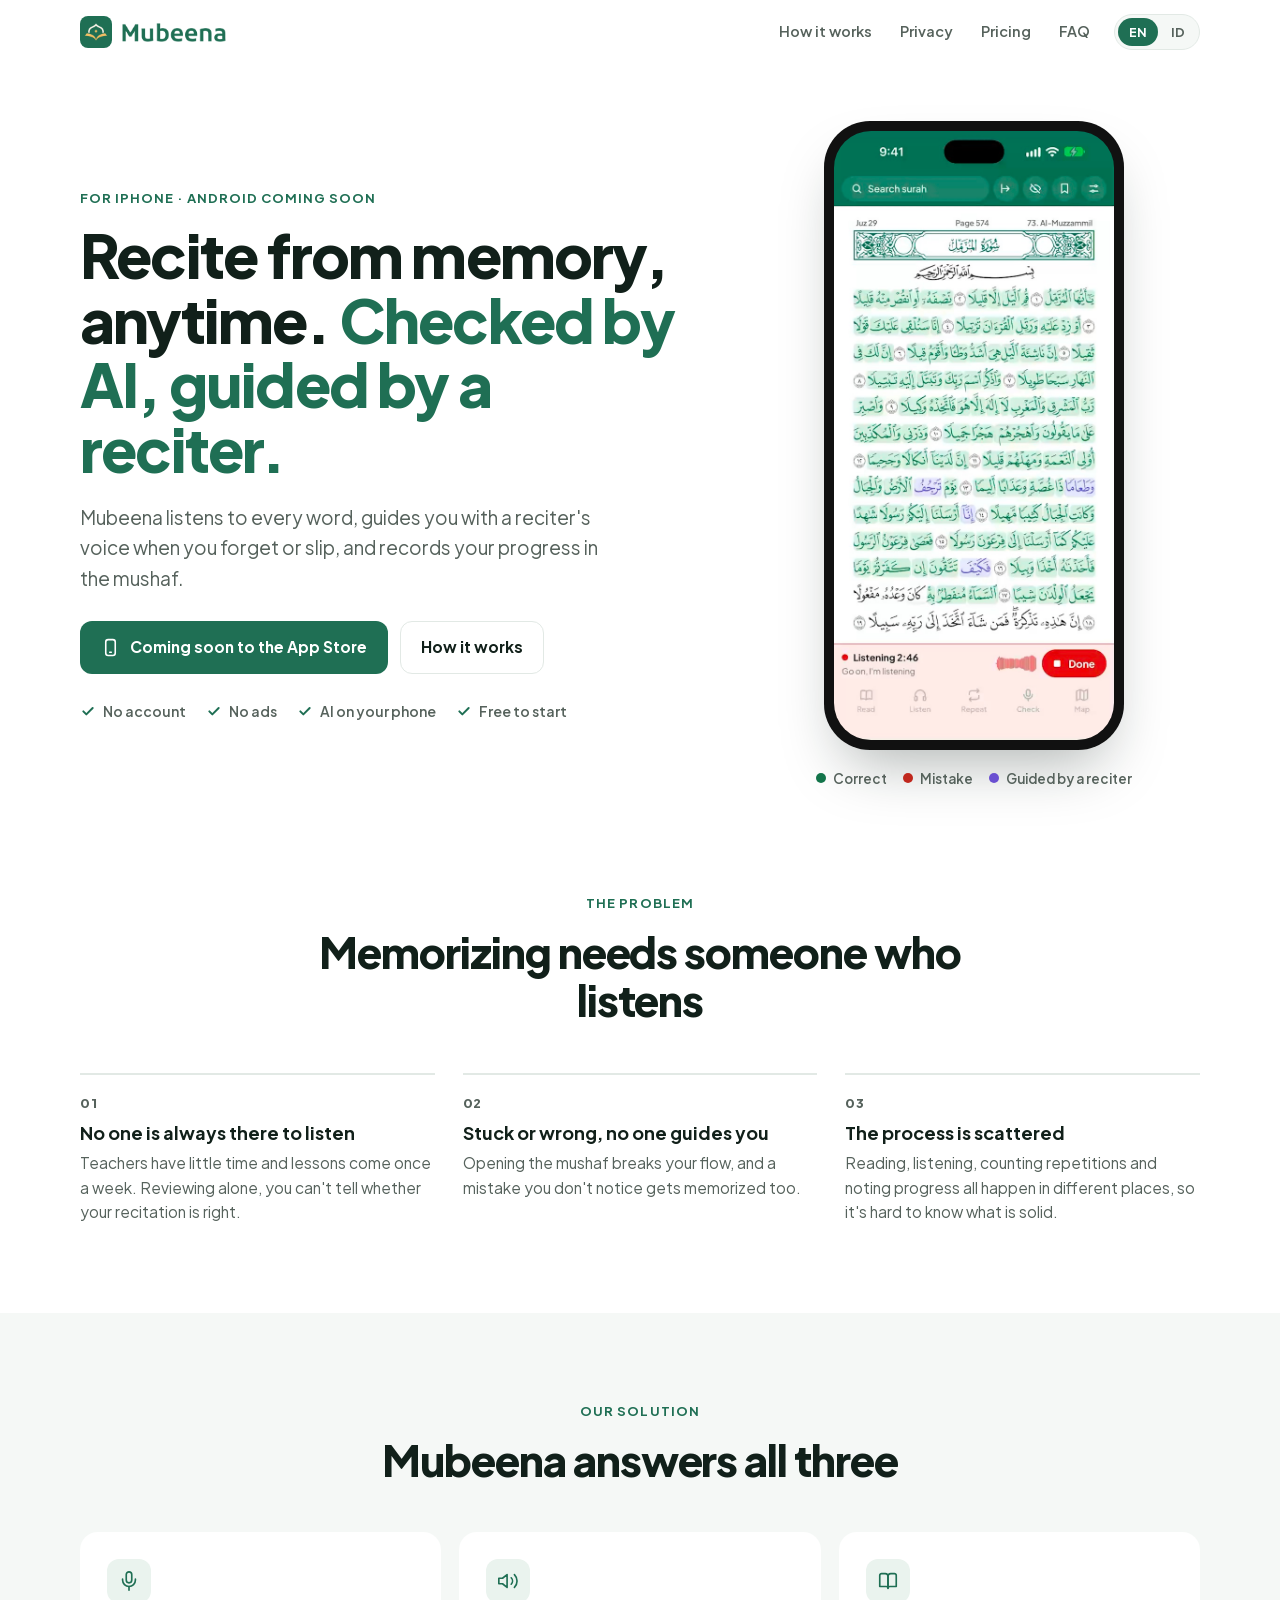
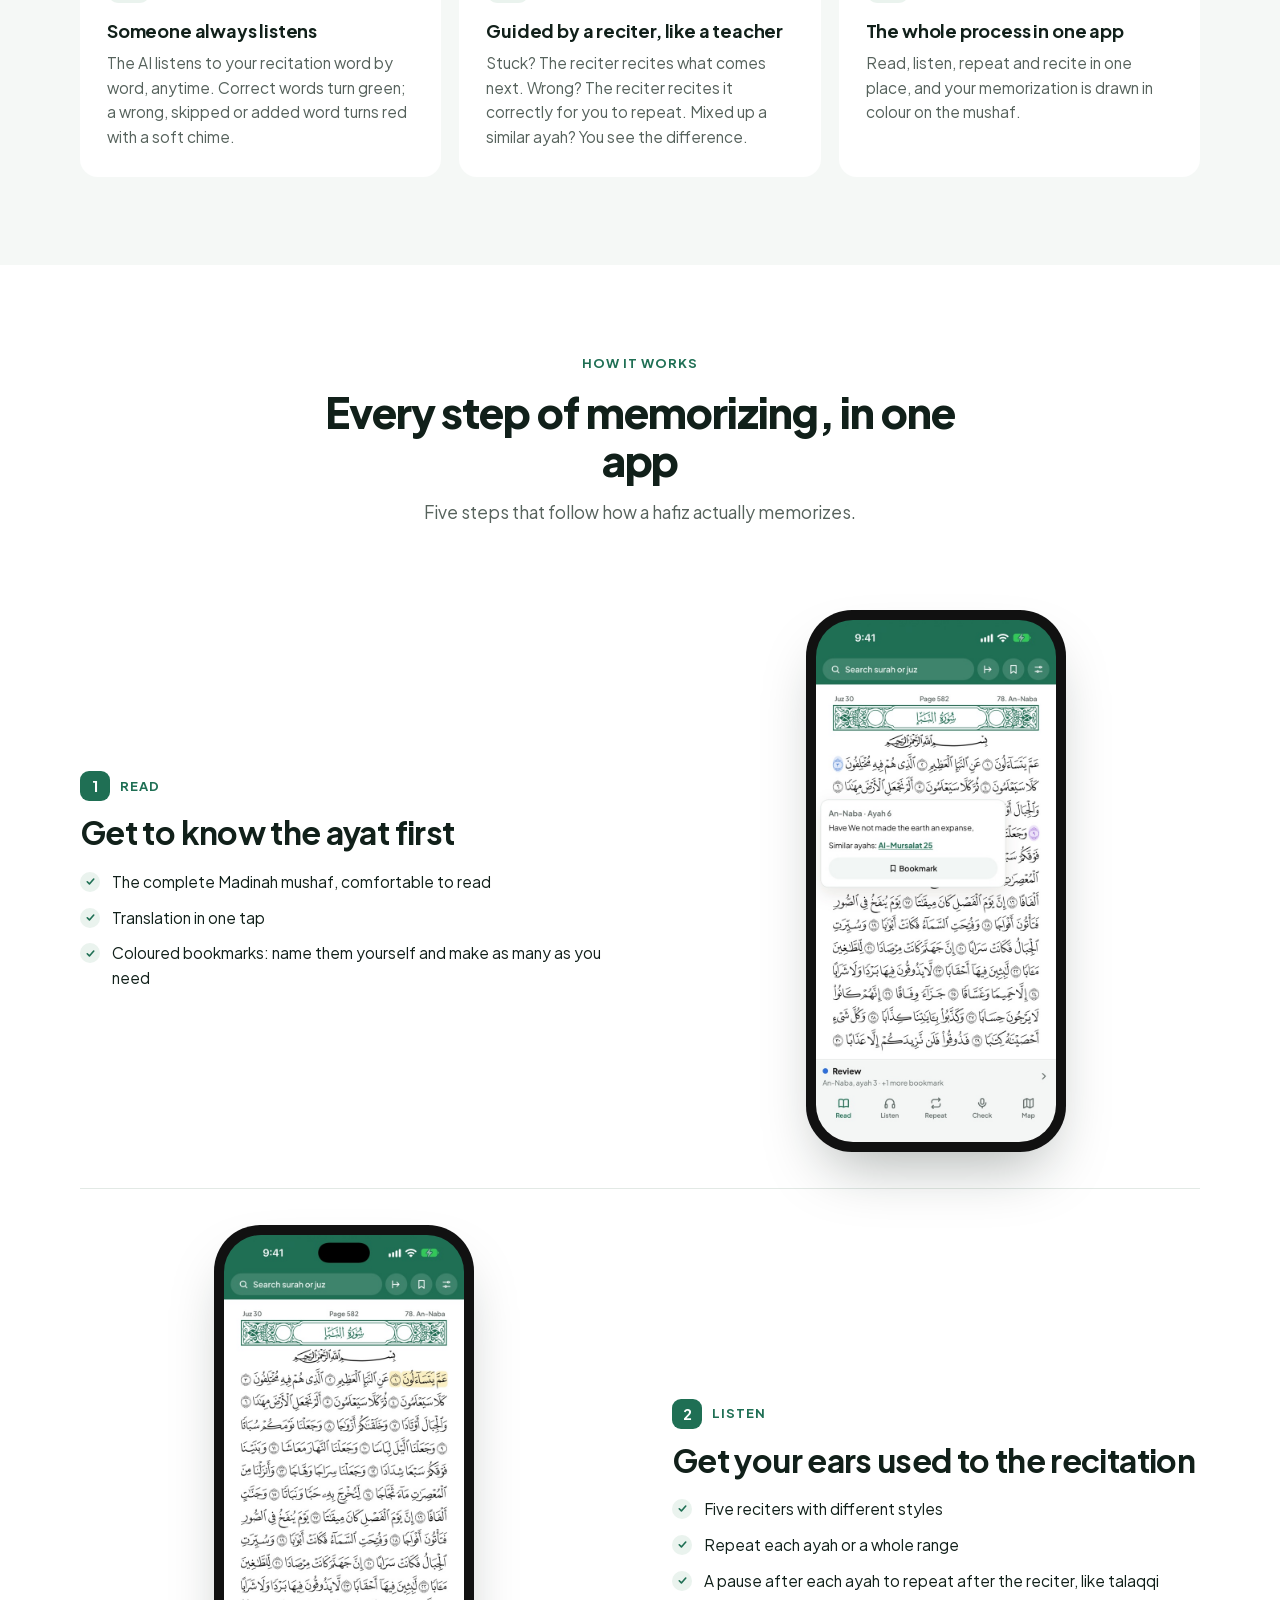
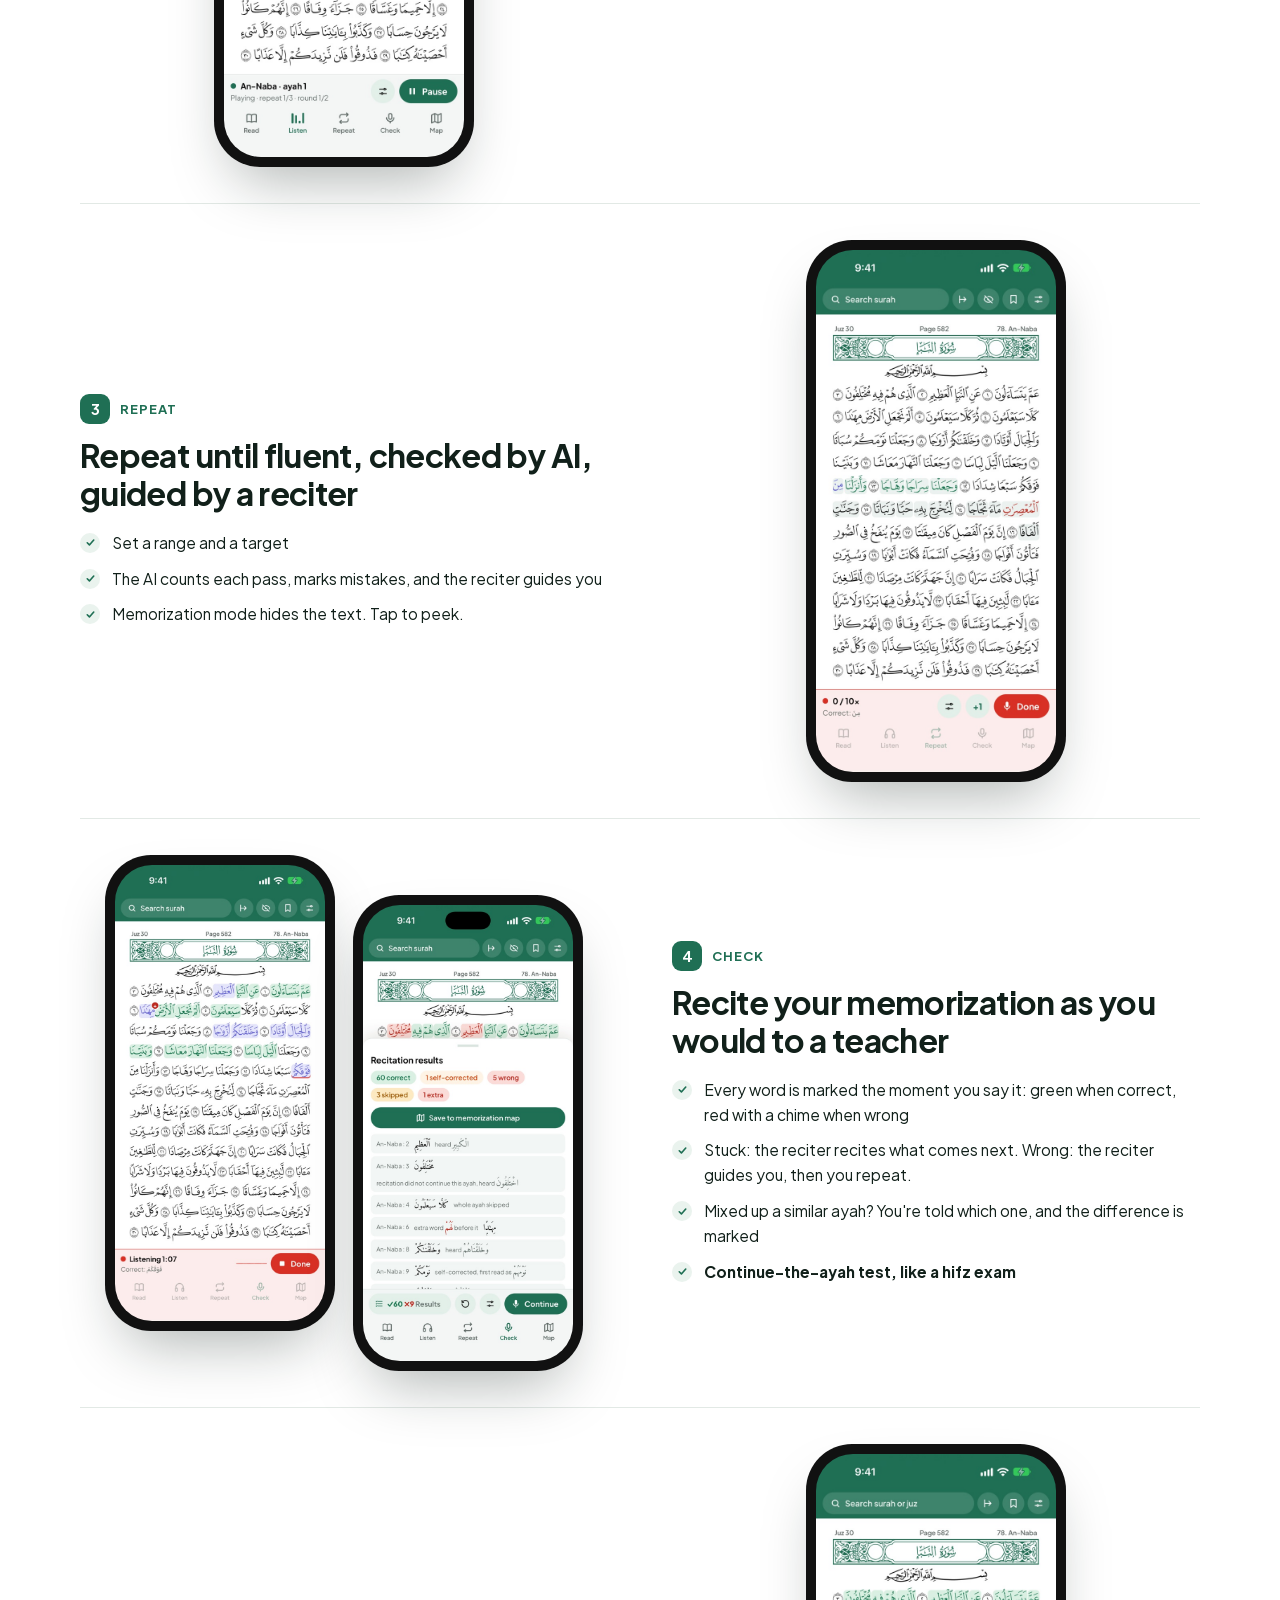
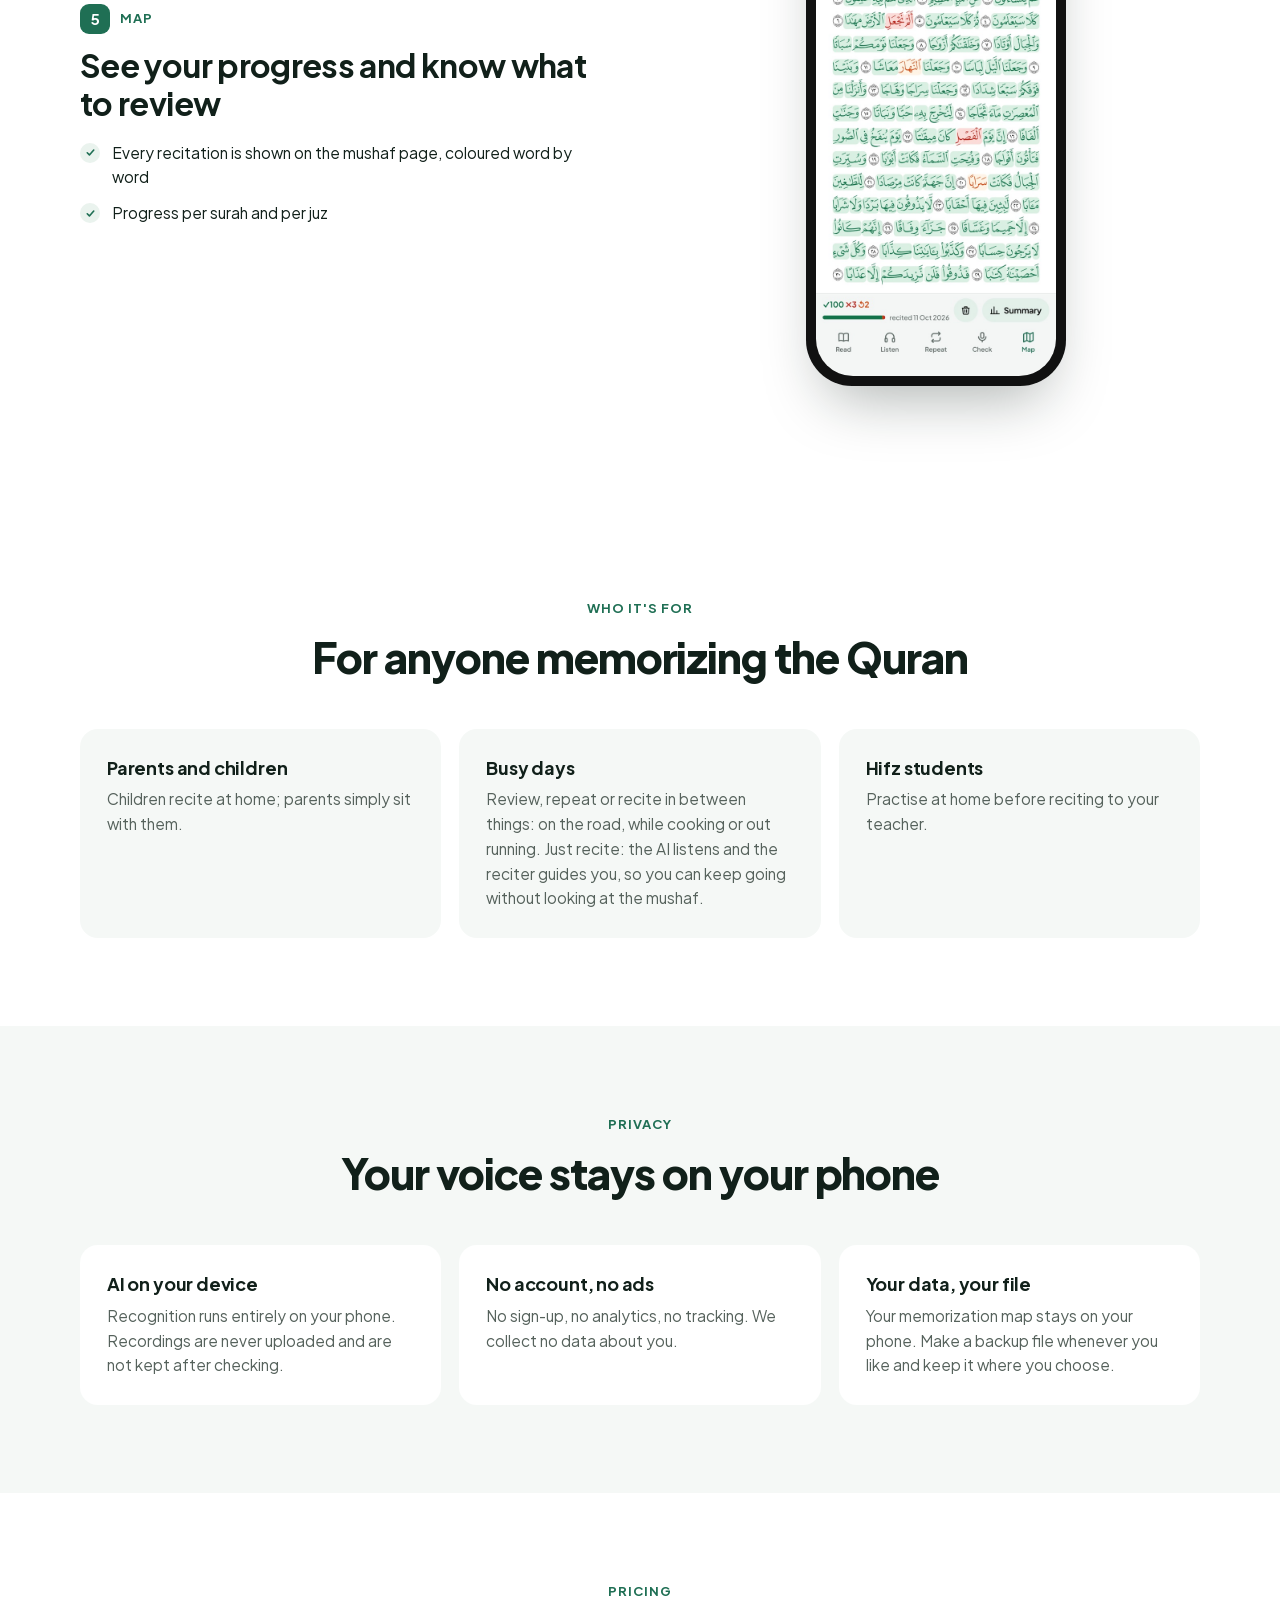
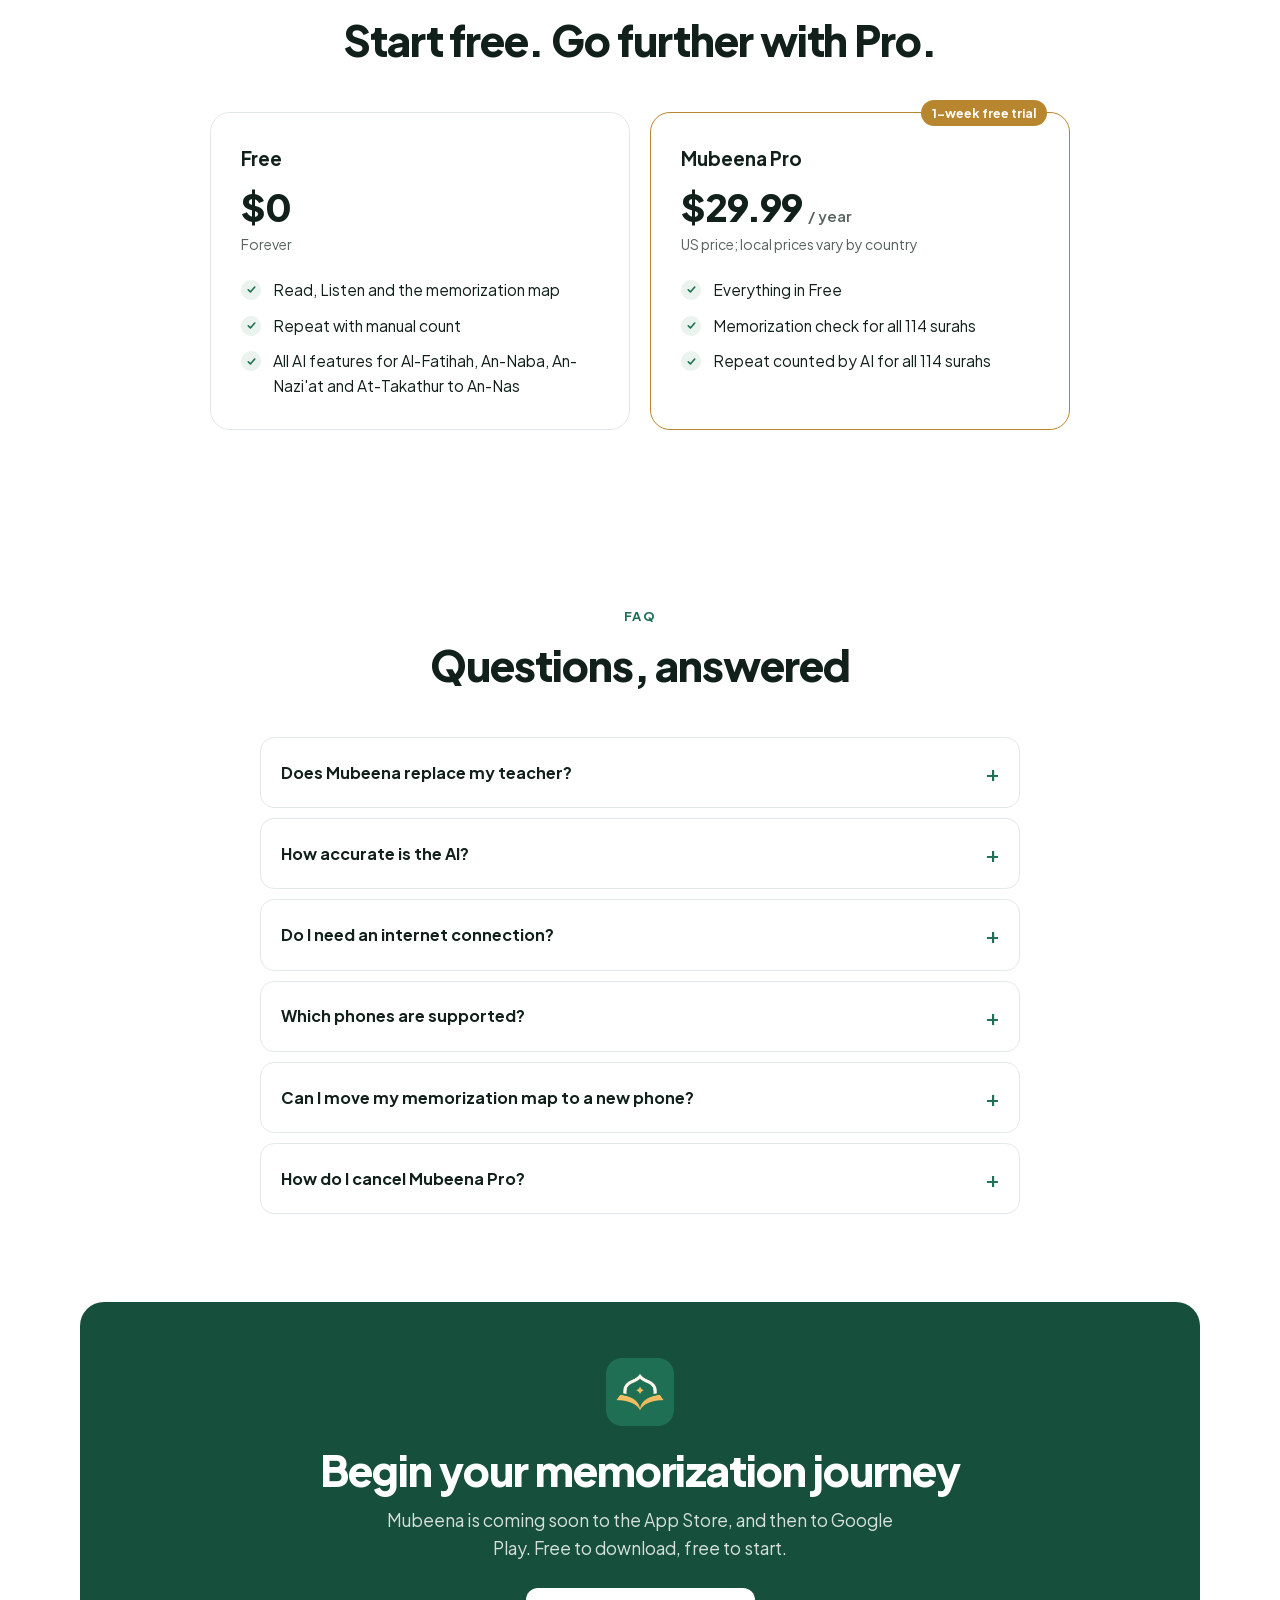
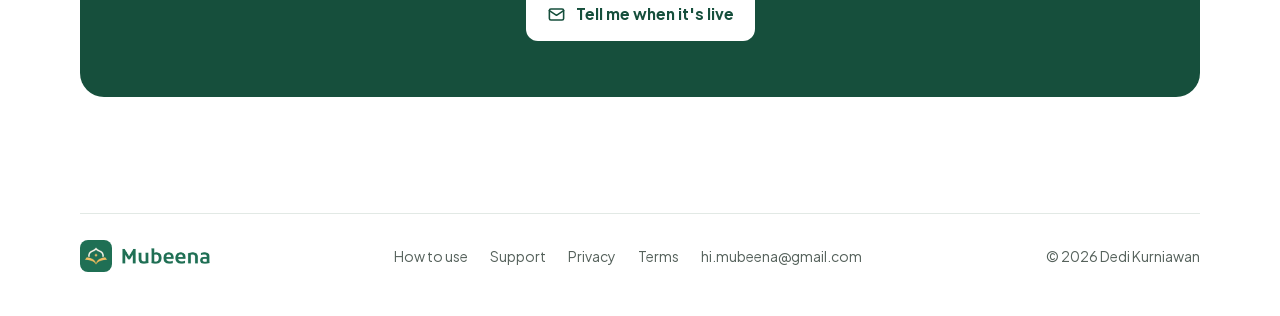
==== commit fe64527f: "Halaman panduan Cara memakai Mubeena (ID/EN)" ====
--- a/index.html
+++ b/index.html
@@ -341,6 +341,7 @@
 <footer><div class="wadah">
   <a class="merek" href="#atas" aria-label="Mubeena"><img class="ikon" src="aset/icon-192.png" alt=""><span class="tulisan" aria-hidden="true"></span></a>
   <nav>
+    <a href="panduan.html"><span data-lang="en">How to use</span><span data-lang="id">Cara memakai</span></a>
     <a href="support.html"><span data-lang="en">Support</span><span data-lang="id">Bantuan</span></a>
     <a href="privacy.html"><span data-lang="en">Privacy</span><span data-lang="id">Privasi</span></a>
     <a href="terms.html"><span data-lang="en">Terms</span><span data-lang="id">Ketentuan</span></a>
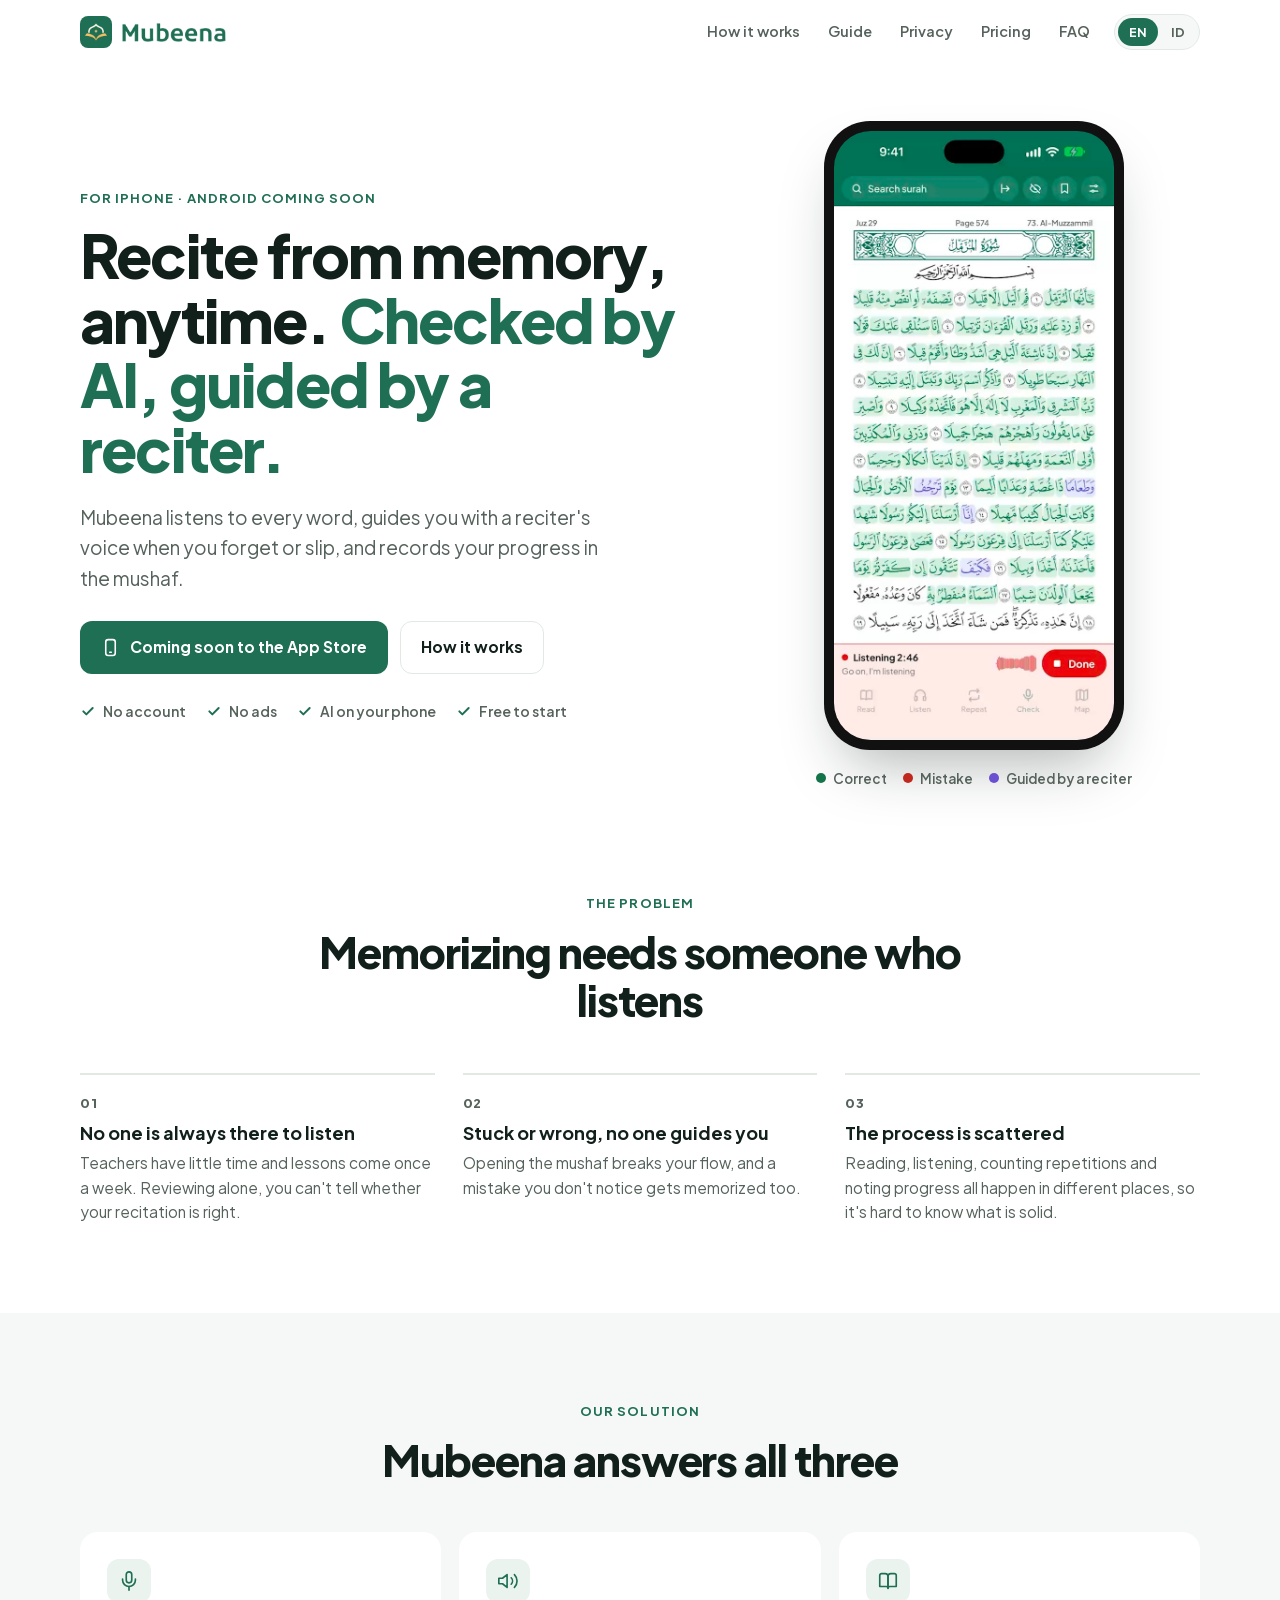
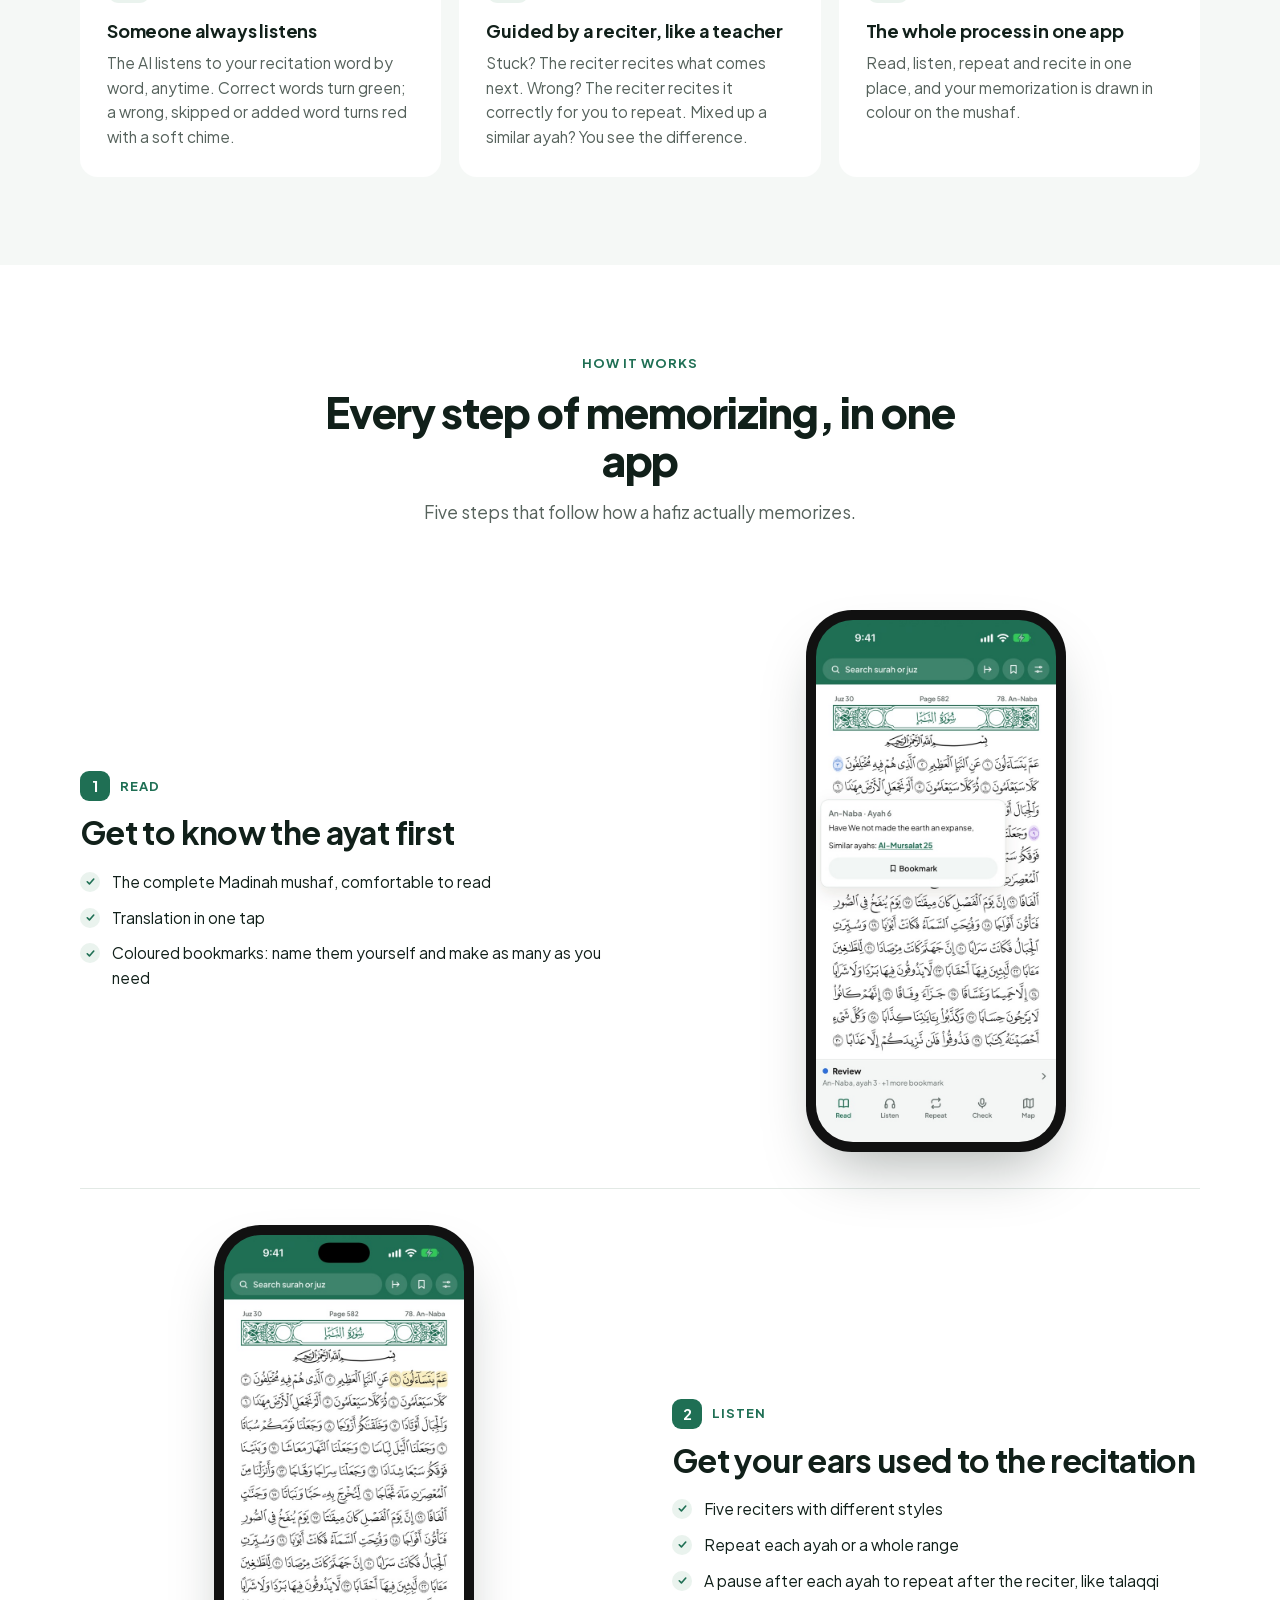
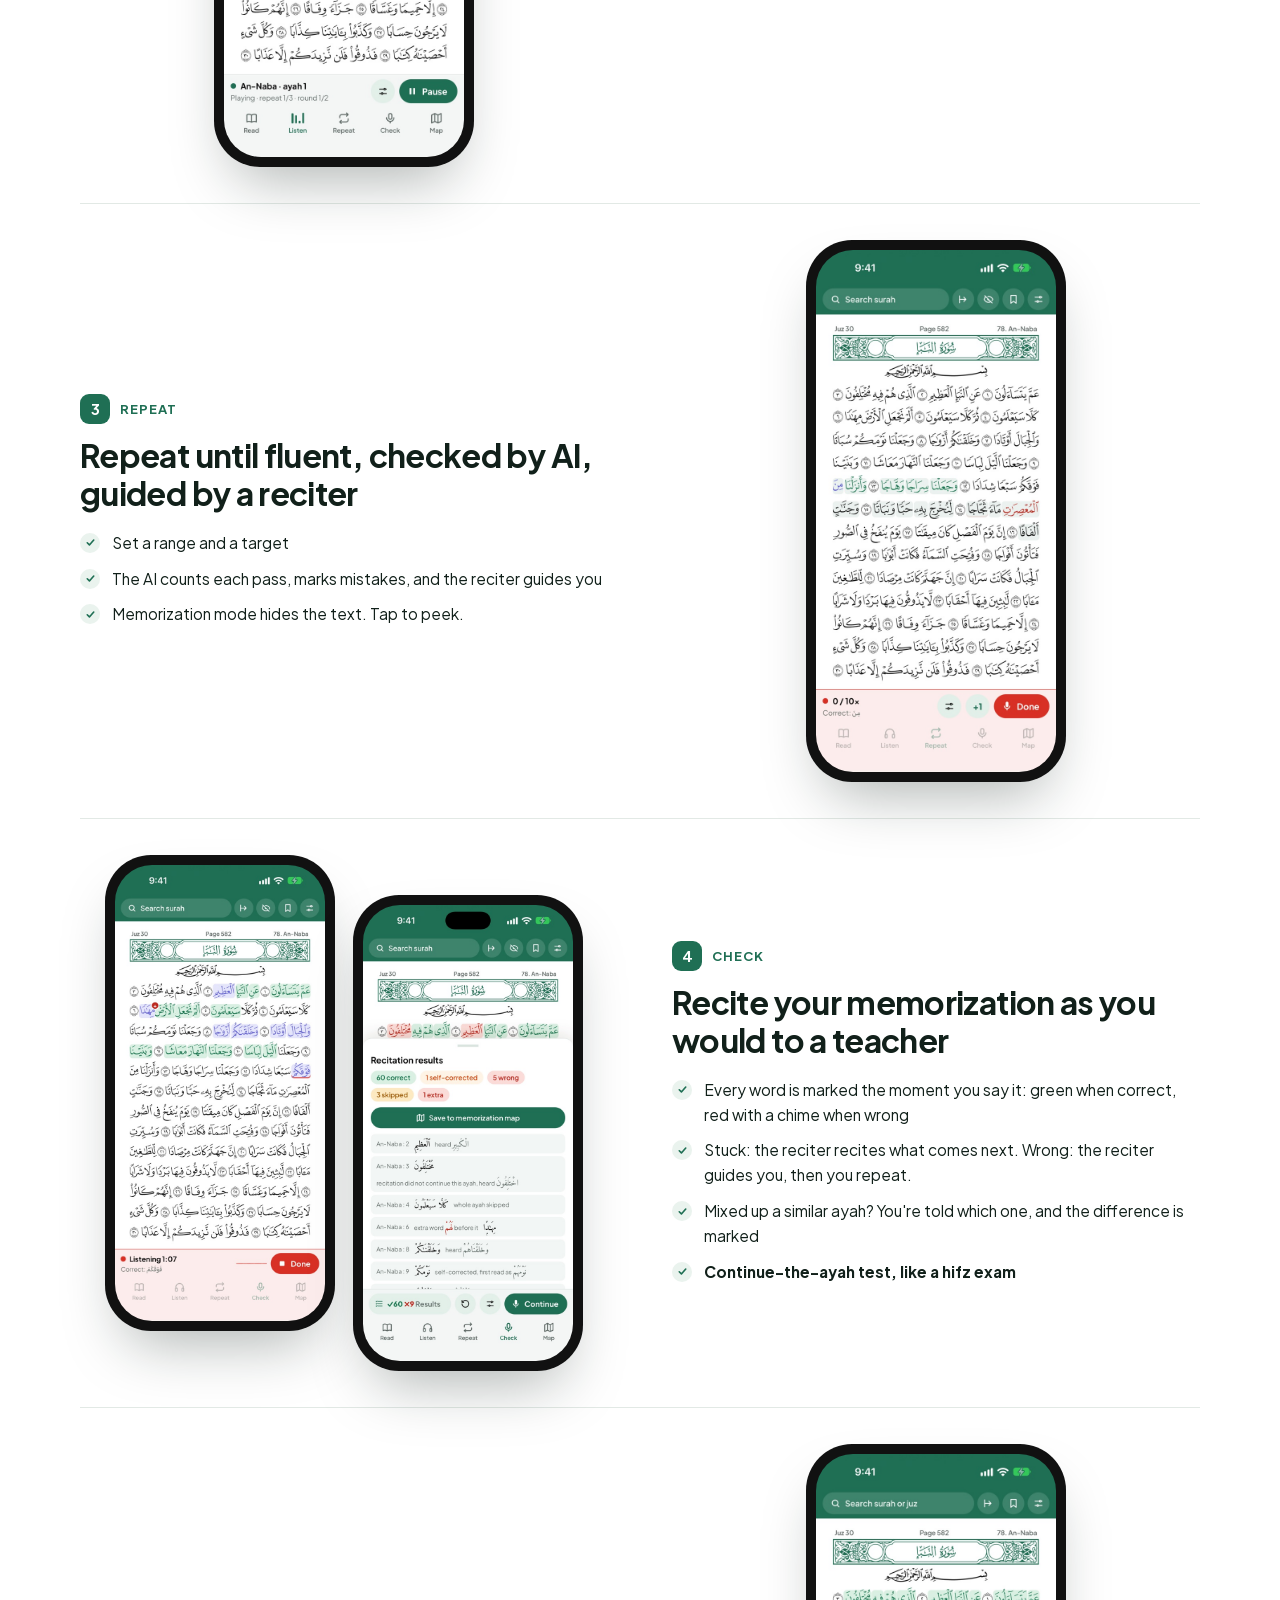
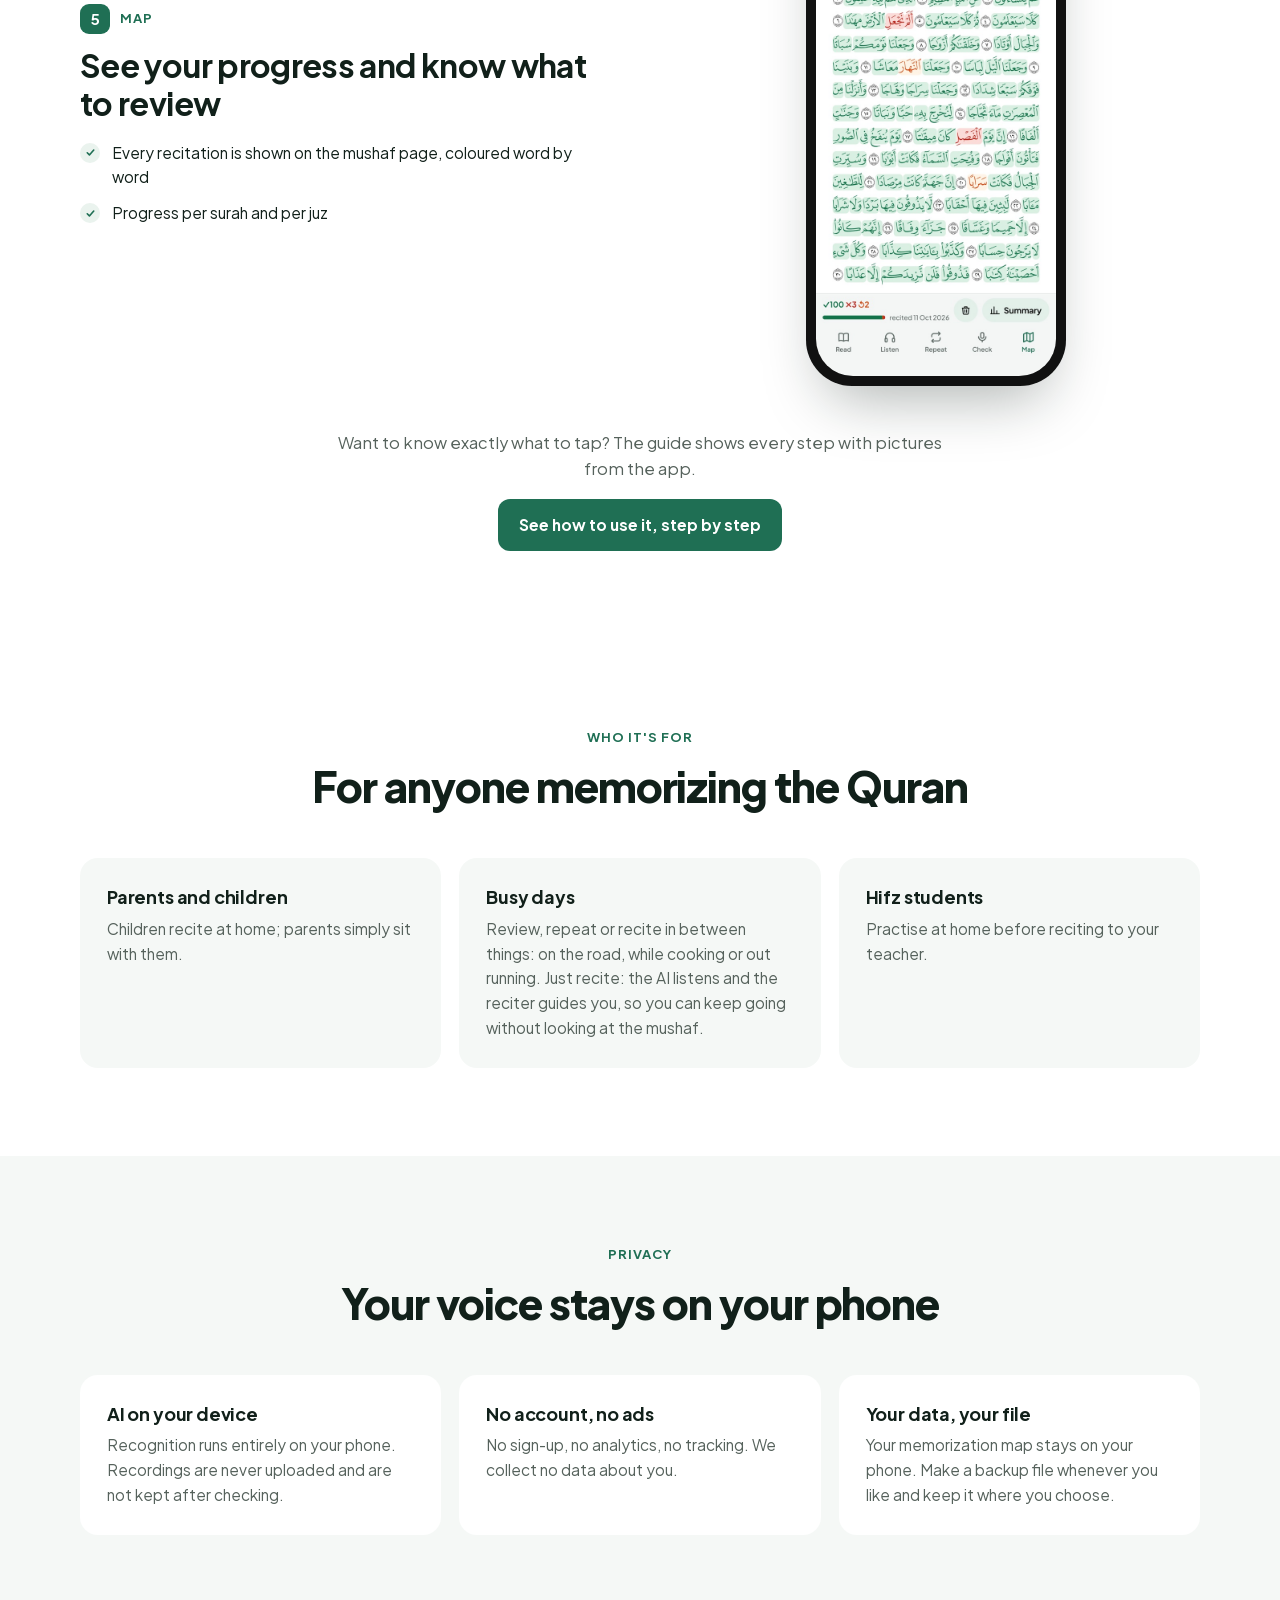
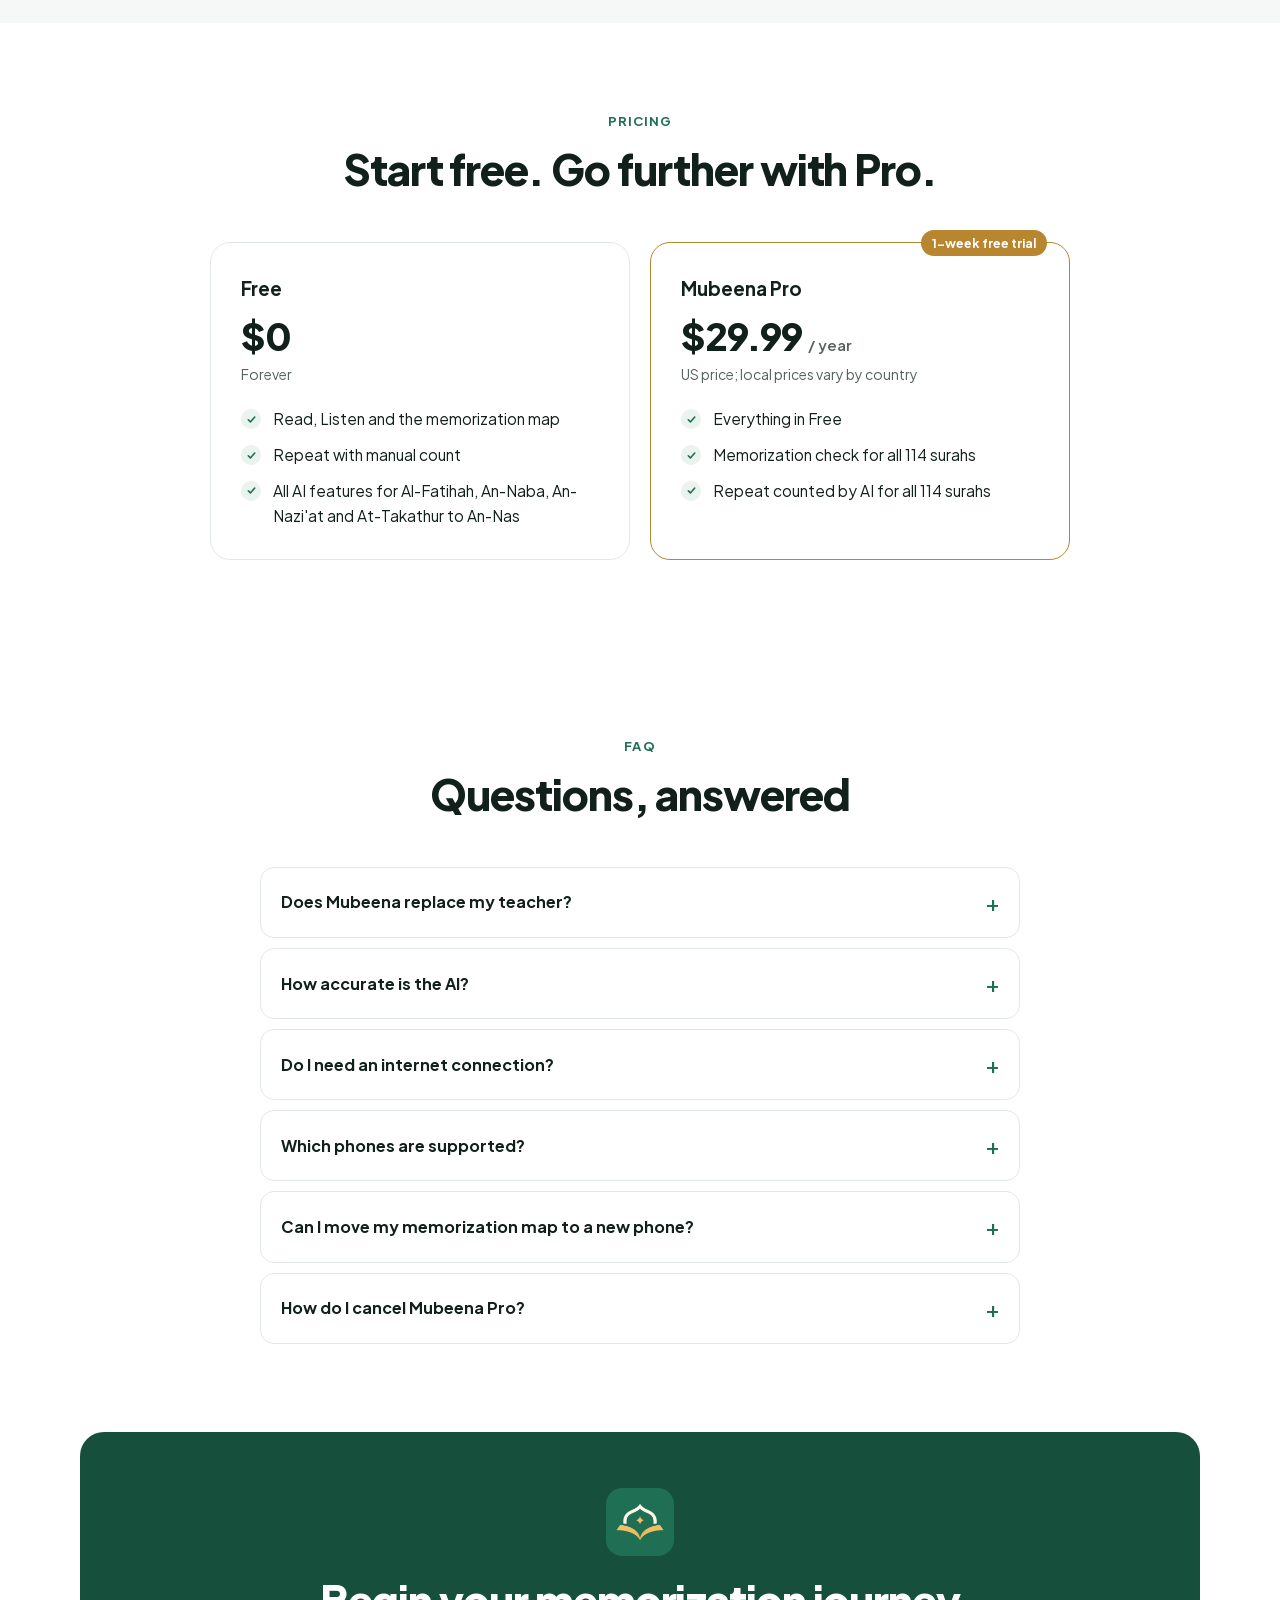
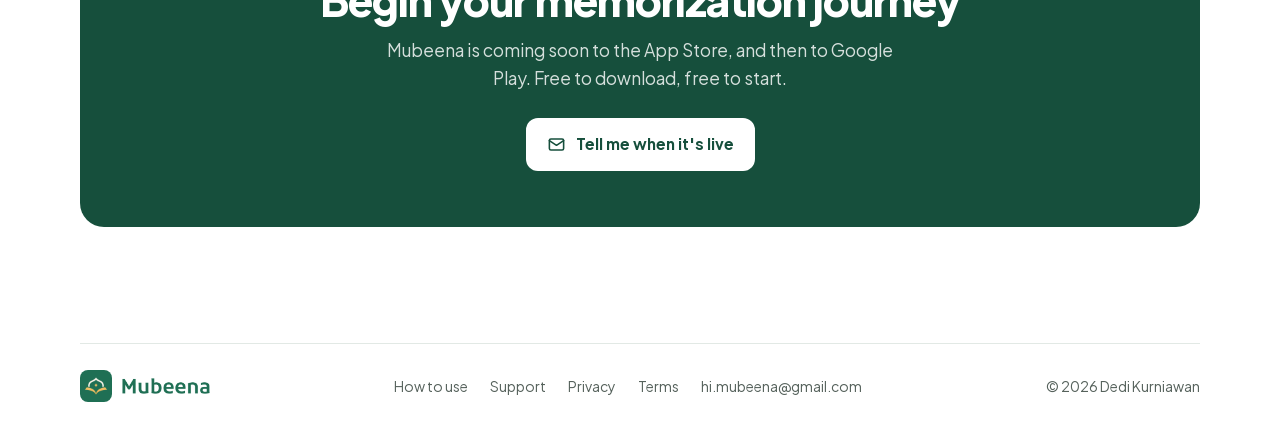
==== commit f3fd1ec6: "Beranda: tautan ke panduan bergambar" ====
--- a/index.html
+++ b/index.html
@@ -24,6 +24,7 @@
   <a class="merek" href="#atas" aria-label="Mubeena"><img class="ikon" src="aset/icon-192.png" alt=""><span class="tulisan" aria-hidden="true"></span></a>
   <nav class="nav-tautan">
     <a href="#alur"><span data-lang="en">How it works</span><span data-lang="id">Cara kerja</span></a>
+    <a href="panduan.html"><span data-lang="en">Guide</span><span data-lang="id">Panduan</span></a>
     <a href="#privasi"><span data-lang="en">Privacy</span><span data-lang="id">Privasi</span></a>
     <a href="#harga"><span data-lang="en">Pricing</span><span data-lang="id">Harga</span></a>
     <a href="#tanya"><span data-lang="en">FAQ</span><span data-lang="id">Tanya jawab</span></a>
@@ -192,6 +193,12 @@
     </div>
     <div class="visual muncul"><div class="hp"><img class="layar" data-n="peta" src="aset/layar/en/peta.jpg" alt="" loading="lazy"></div></div>
   </article>
+
+  <div class="ajak-panduan muncul">
+    <p><span data-lang="en">Want to know exactly what to tap? The guide shows every step with pictures from the app.</span>
+      <span data-lang="id">Ingin tahu tombol mana yang diketuk? Panduan menunjukkan setiap langkah dengan gambar dari aplikasi.</span></p>
+    <a class="tombol utama" href="panduan.html"><span data-lang="en">See how to use it, step by step</span><span data-lang="id">Lihat cara memakai, langkah demi langkah</span></a>
+  </div>
 </div></section>
 
 <!-- ===== Untuk siapa ===== -->
--- a/aset/beranda.css
+++ b/aset/beranda.css
@@ -106,6 +106,9 @@
 
 /* Alur 5 langkah */
 .alur { background: var(--bg); }
+/* Ajakan ke halaman panduan bergambar, di akhir Cara kerja (15 Okt 2026). */
+.ajak-panduan { text-align: center; max-width: 620px; margin: 8px auto 0; }
+.ajak-panduan p { color: var(--redup); font-size: 16.5px; margin: 0 0 16px; }
 .centang b { font-weight: 700; }
 .langkah { display: grid; grid-template-columns: minmax(0, 1fr) minmax(0, 1fr); gap: 64px; align-items: center; padding: 36px 0; }
 .langkah + .langkah { border-top: 1px solid var(--garis); }
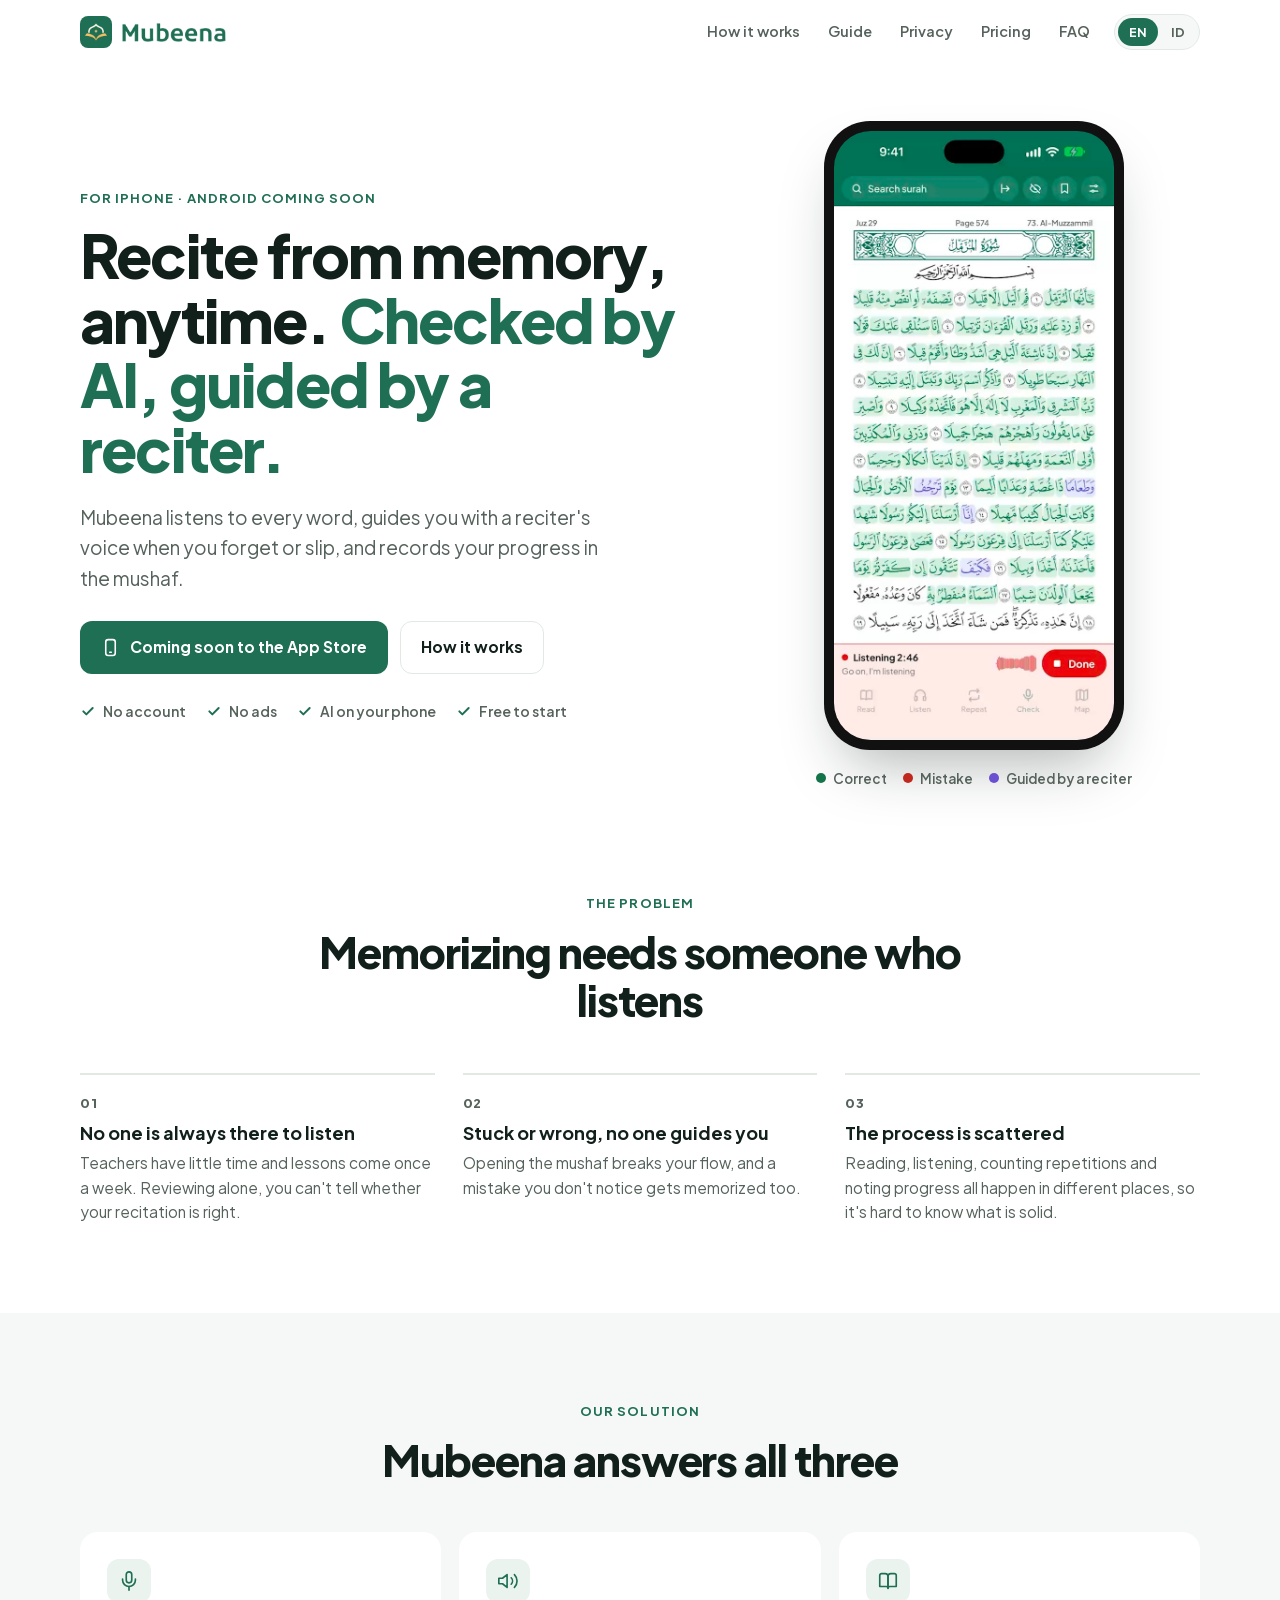
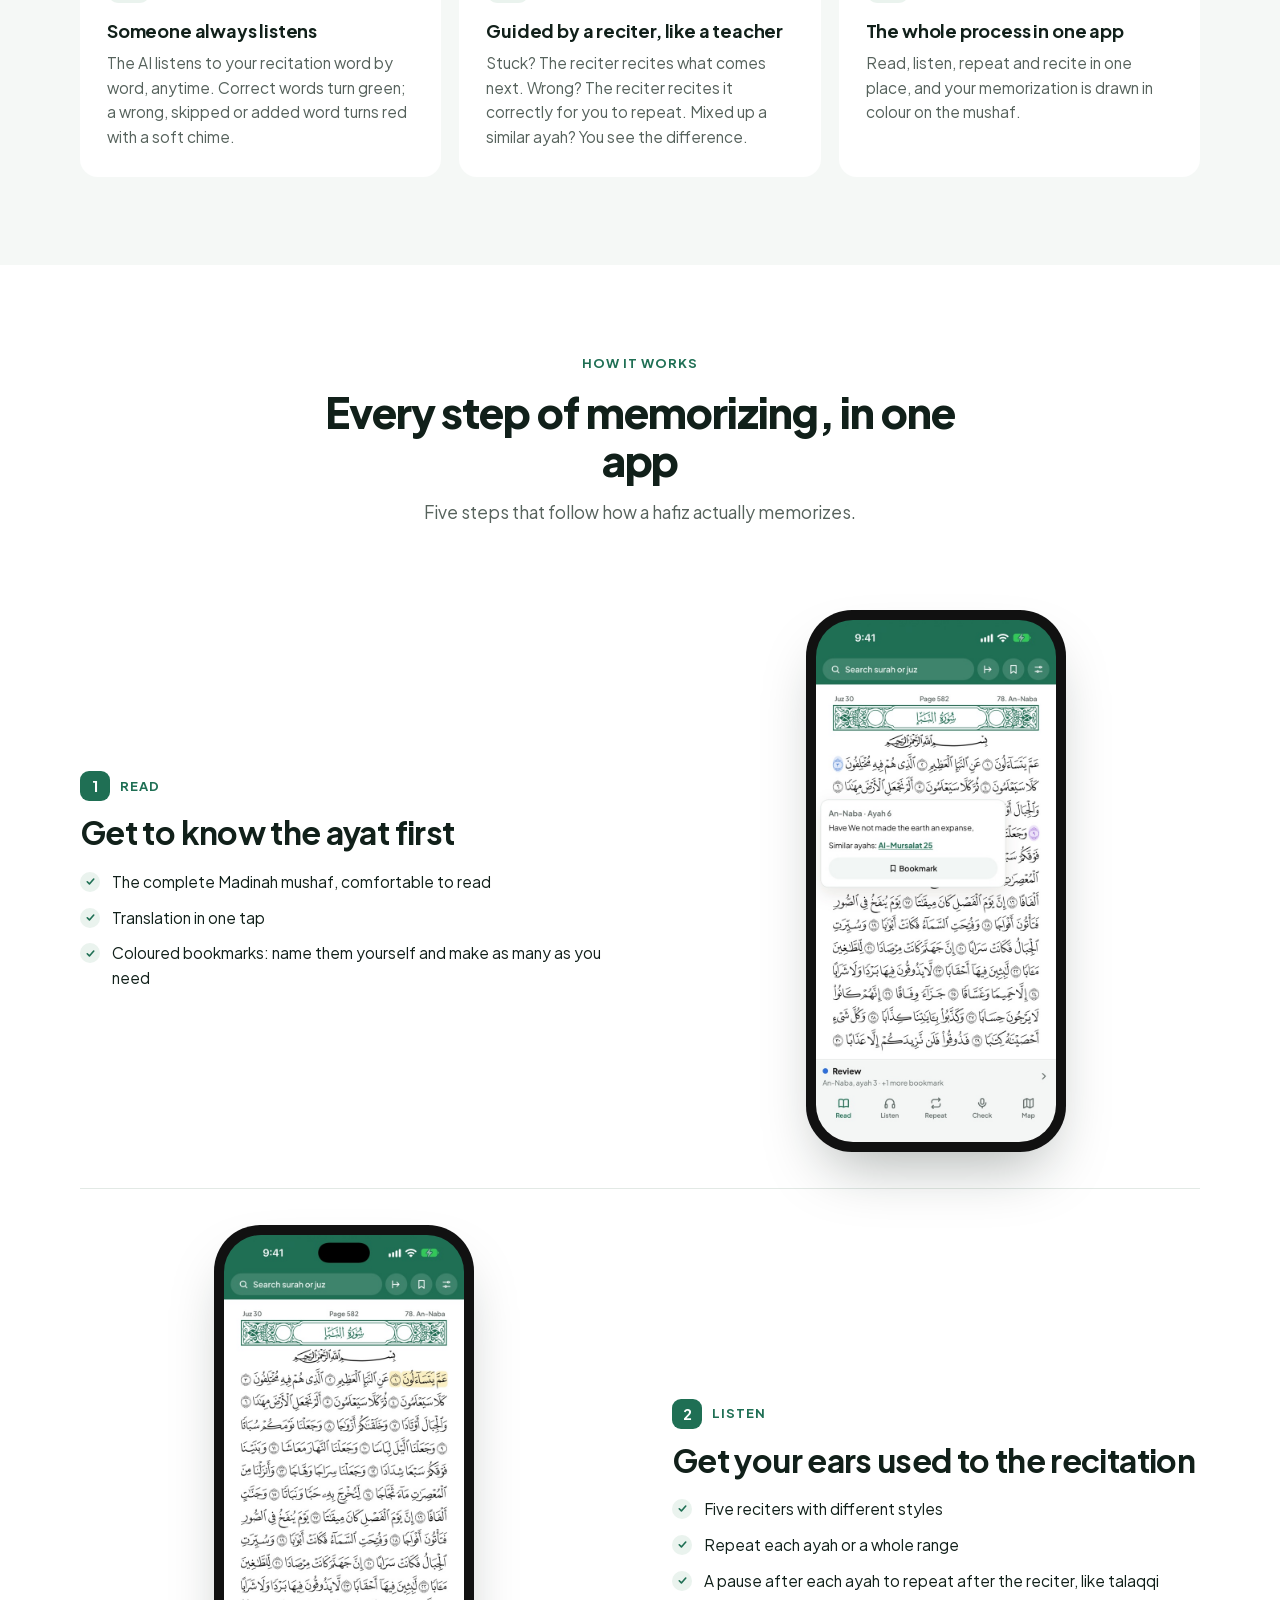
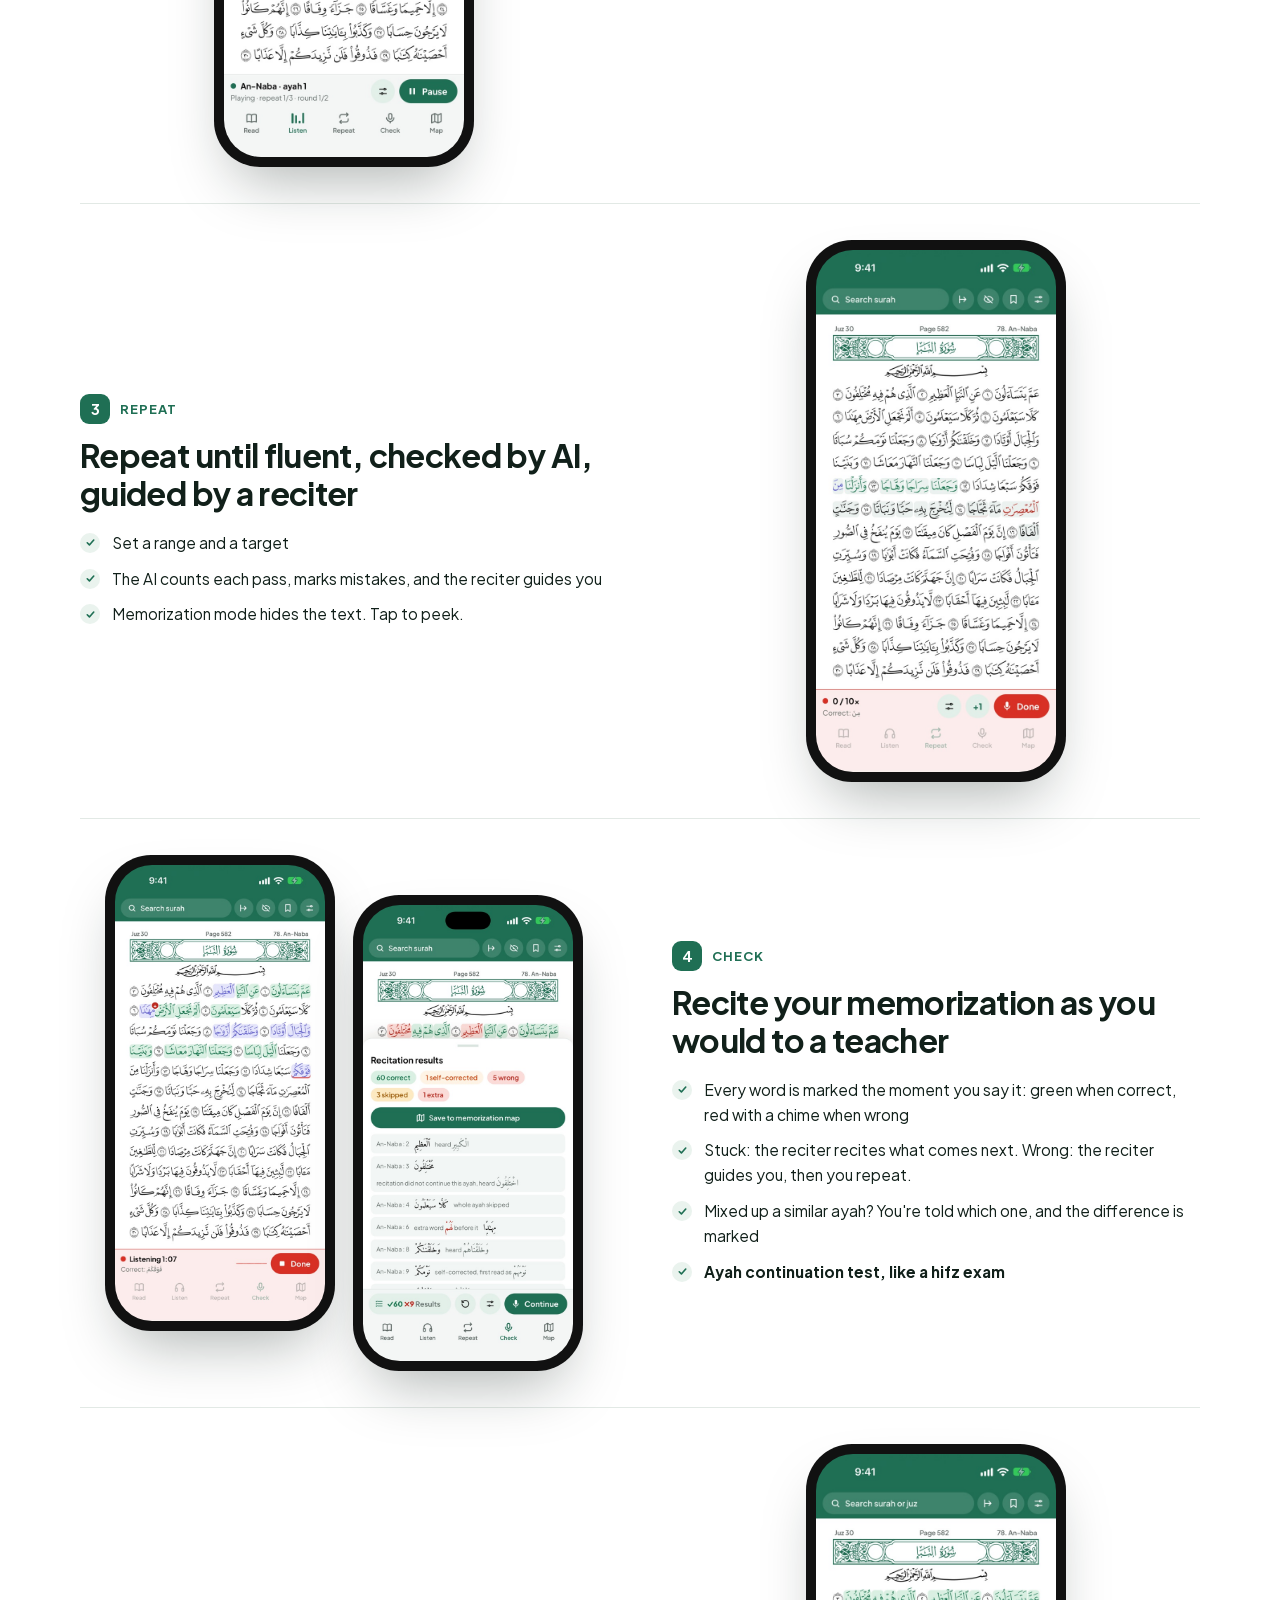
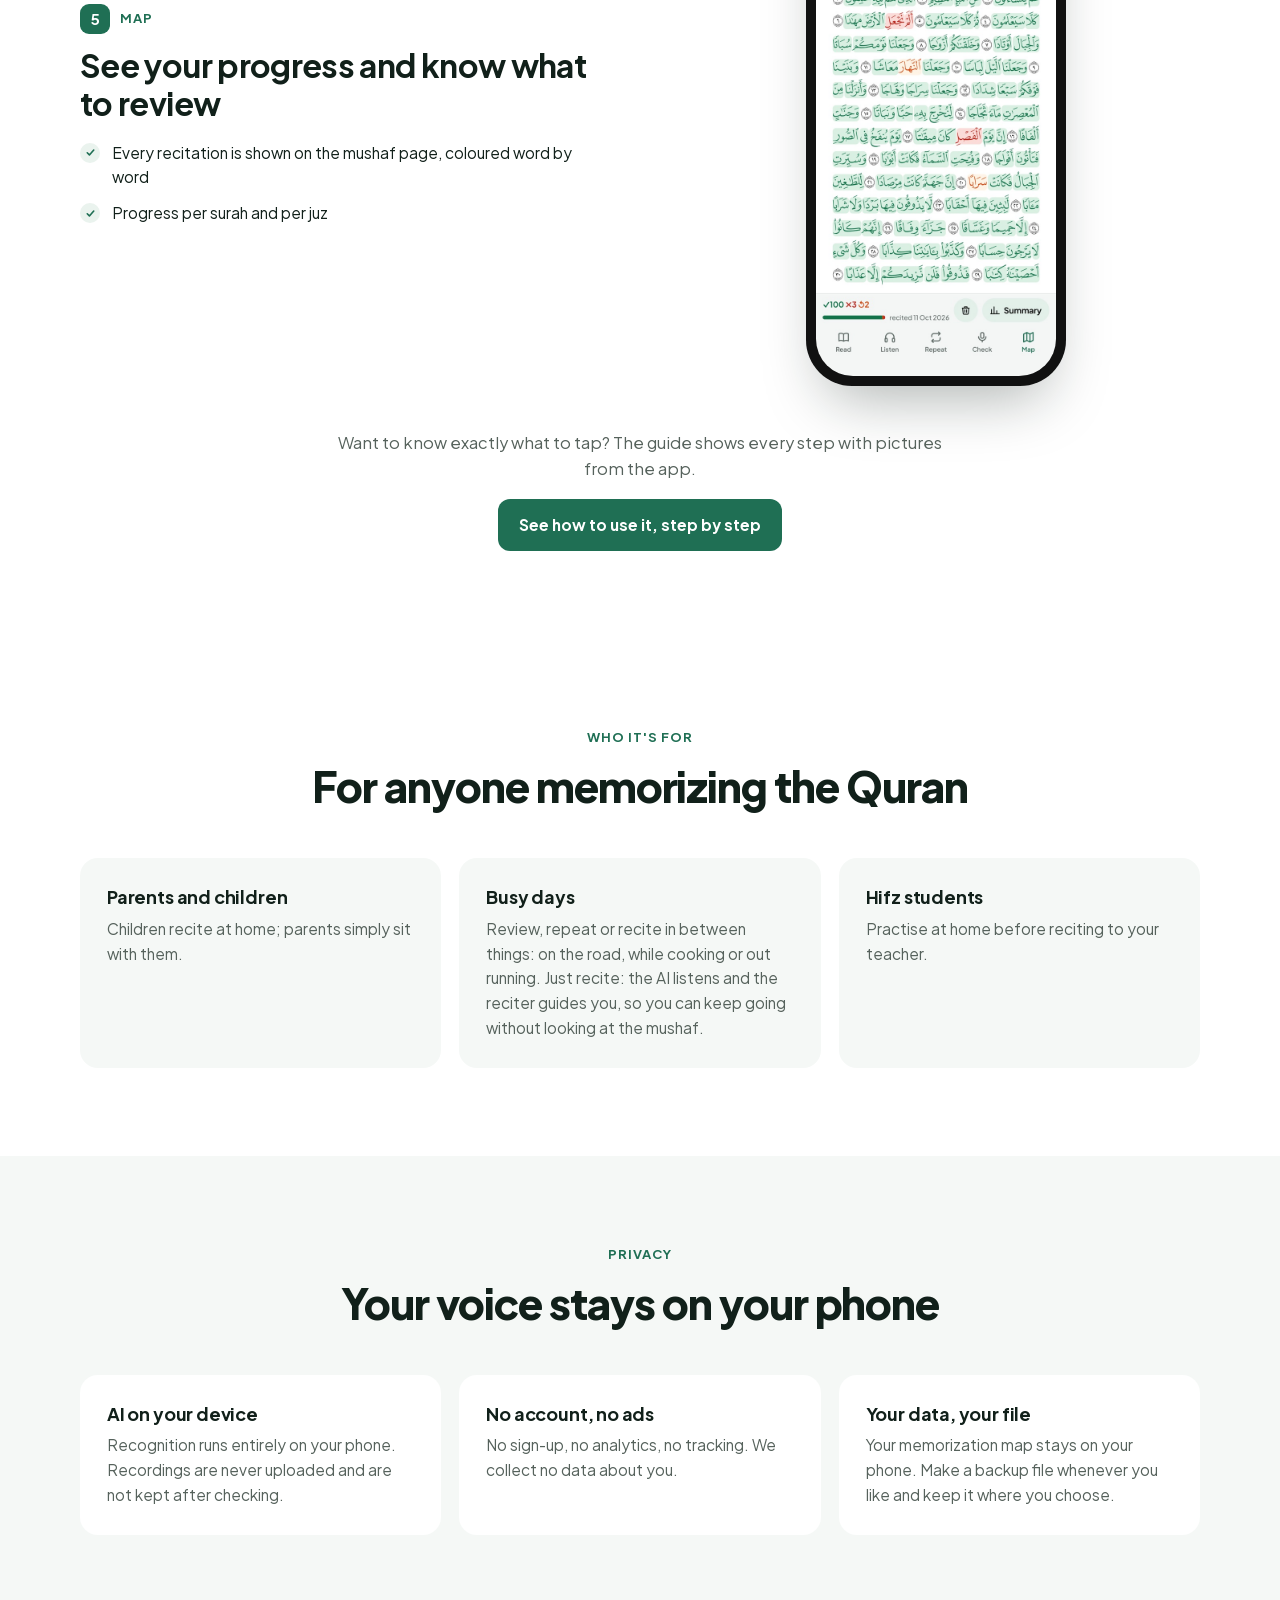
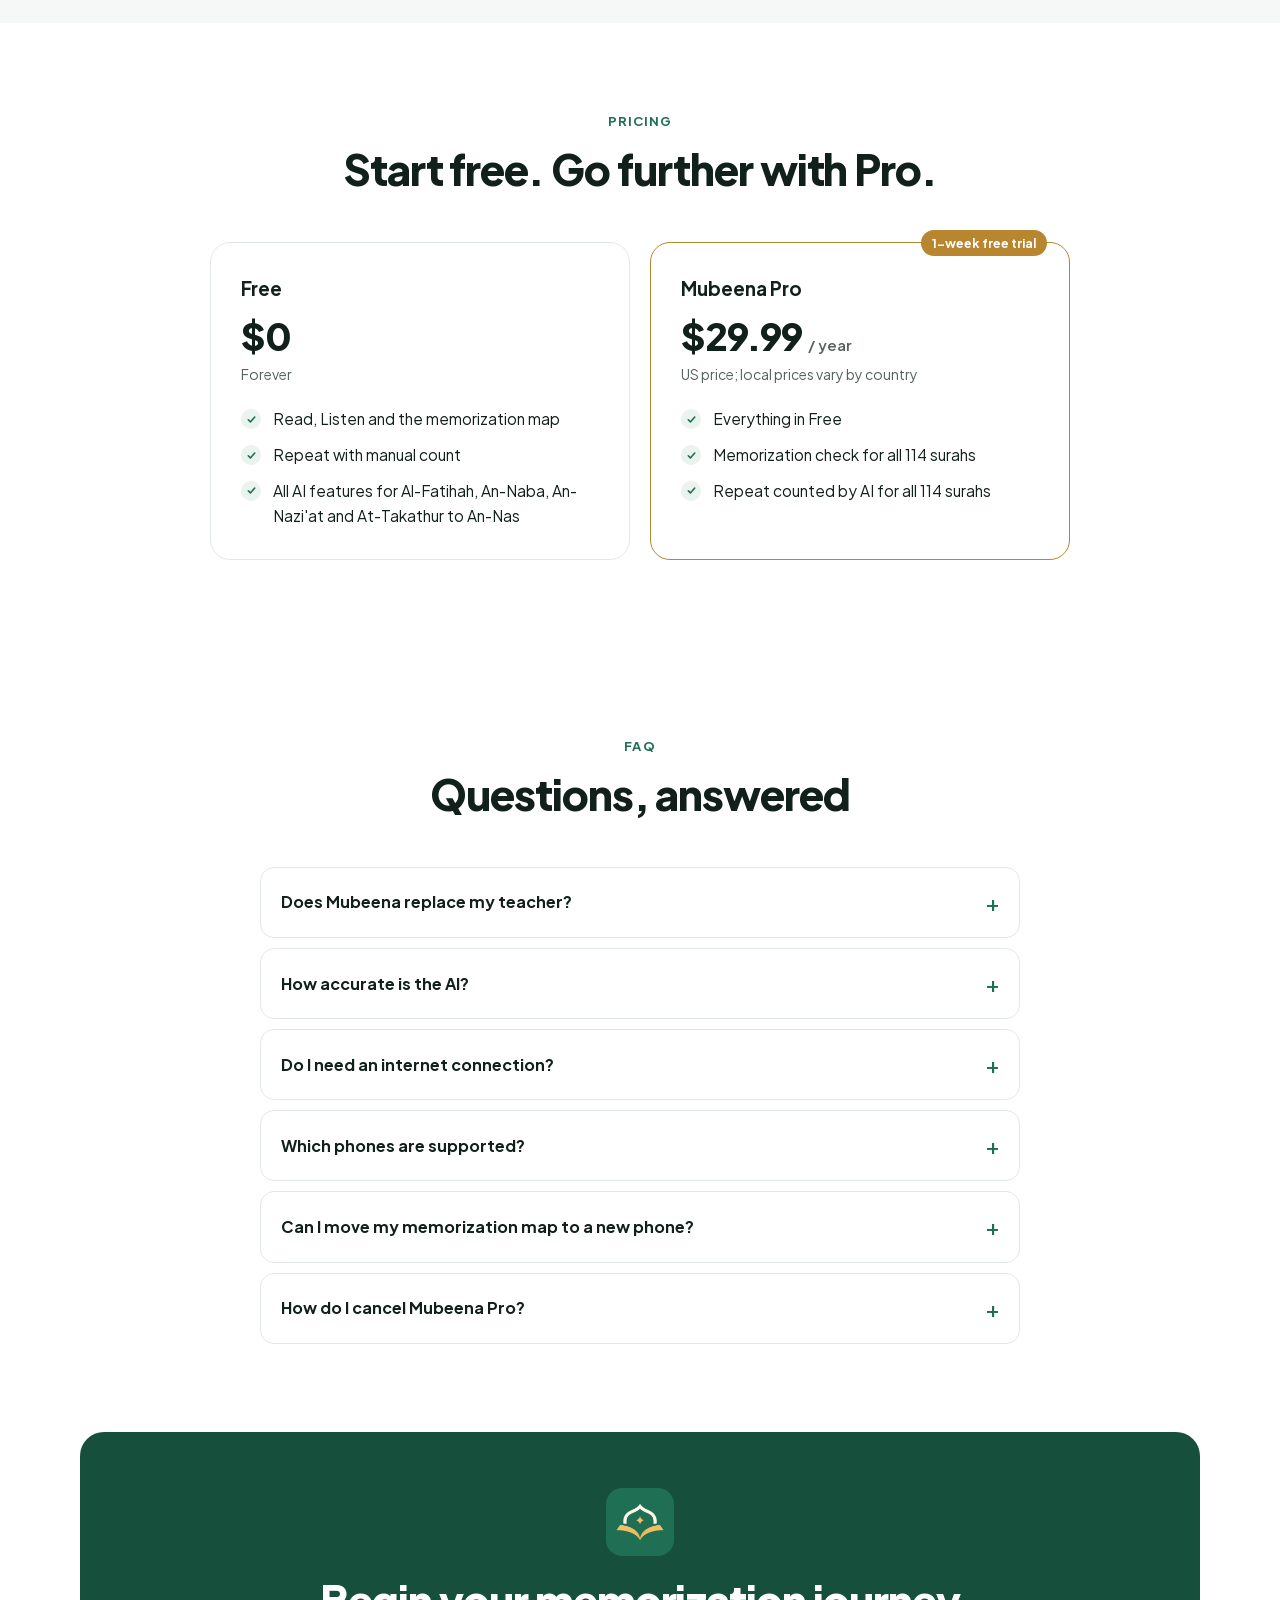
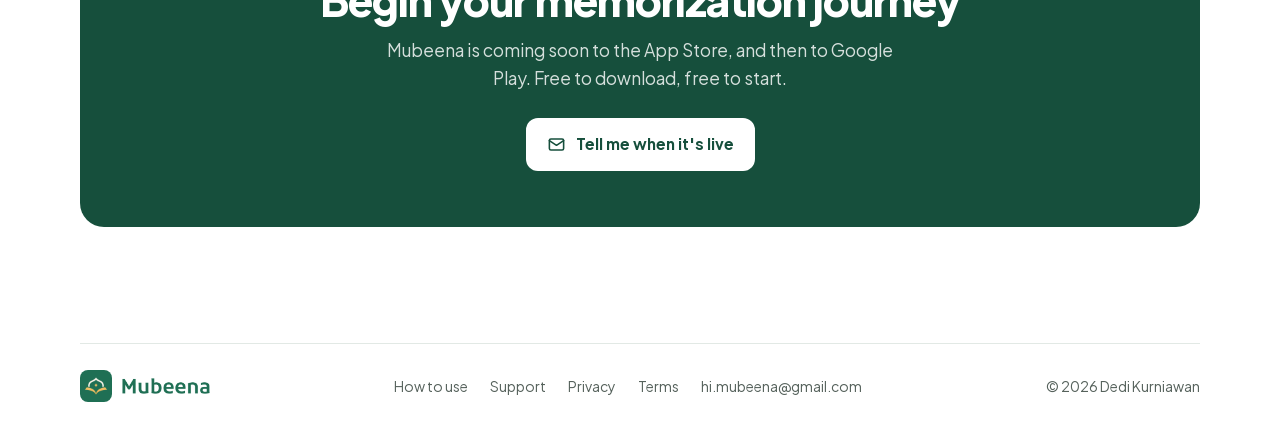
==== commit 4677d4cd: "Add files via upload" ====
--- a/index.html
+++ b/index.html
@@ -14,6 +14,8 @@
 <link rel="icon" href="aset/icon-192.png">
 <link rel="apple-touch-icon" href="aset/icon-192.png">
 <link rel="stylesheet" href="aset/beranda.css">
+<link rel="stylesheet" href="aset/navigasi.css">
+<script src="aset/navigasi.js" defer></script>
 <script src="aset/bahasa.js"></script>
 <script src="aset/beranda.js"></script>
 </head>
@@ -118,7 +120,7 @@
 </div></section>
 
 <!-- ===== Alur 5 langkah ===== -->
-<section class="alur" id="alur"><div class="wadah">
+<section class="alur" id="alur" data-menu-en="How it works" data-menu-id="Cara kerja"><div class="wadah">
   <div class="kepala muncul">
     <p class="eyebrow"><span data-lang="en">How it works</span><span data-lang="id">Cara kerja</span></p>
     <h2><span data-lang="en">Every step of memorizing, in one app</span><span data-lang="id">Seluruh proses menghafal, dalam satu aplikasi</span></h2>
@@ -173,7 +175,7 @@
         <li><span data-lang="en">Every word is marked the moment you say it: green when correct, red with a chime when wrong</span><span data-lang="id">Setiap kata ditandai saat itu juga: hijau benar, merah dengan denting bila salah</span></li>
         <li><span data-lang="en">Stuck: the reciter recites what comes next. Wrong: the reciter guides you, then you repeat.</span><span data-lang="id">Lupa: qari membacakan lanjutannya. Salah: qari menuntun, lalu Anda mengulang.</span></li>
         <li><span data-lang="en">Mixed up a similar ayah? You're told which one, and the difference is marked</span><span data-lang="id">Tertukar ayat mirip? Ayatnya diberitahu dan pembedanya ditandai</span></li>
-        <li><b><span data-lang="en">Continue-the-ayah test, like a hifz exam</span><span data-lang="id">Tes sambung ayat, seperti ujian tahfiz</span></b></li>
+        <li><b><span data-lang="en">Ayah continuation test, like a hifz exam</span><span data-lang="id">Tes sambung ayat, seperti ujian tahfiz</span></b></li>
       </ul>
     </div>
     <div class="visual ganda muncul">
@@ -202,7 +204,7 @@
 </div></section>
 
 <!-- ===== Untuk siapa ===== -->
-<section class="siapa"><div class="wadah">
+<section id="siapa" class="siapa" data-menu-en="Who it is for" data-menu-id="Untuk siapa"><div class="wadah">
   <div class="kepala muncul">
     <p class="eyebrow"><span data-lang="en">Who it's for</span><span data-lang="id">Untuk siapa</span></p>
     <h2><span data-lang="en">For anyone memorizing the Quran</span><span data-lang="id">Untuk siapa saja yang menghafal</span></h2>
@@ -229,7 +231,7 @@
 </div></section>
 
 <!-- ===== Privasi ===== -->
-<section class="privasi" id="privasi"><div class="wadah">
+<section class="privasi" id="privasi" data-menu-en="Privacy" data-menu-id="Privasi"><div class="wadah">
   <div class="kepala muncul">
     <p class="eyebrow"><span data-lang="en">Privacy</span><span data-lang="id">Privasi</span></p>
     <h2><span data-lang="en">Your voice stays on your phone</span><span data-lang="id">Suara Anda tetap di HP Anda</span></h2>
@@ -254,7 +256,7 @@
 </div></section>
 
 <!-- ===== Harga ===== -->
-<section id="harga"><div class="wadah">
+<section id="harga" data-menu-en="Pricing" data-menu-id="Harga"><div class="wadah">
   <div class="kepala muncul">
     <p class="eyebrow"><span data-lang="en">Pricing</span><span data-lang="id">Harga</span></p>
     <h2><span data-lang="en">Start free. Go further with Pro.</span><span data-lang="id">Mulai gratis. Lebih jauh dengan Pro.</span></h2>
@@ -267,7 +269,7 @@
       <ul class="centang">
         <li><span data-lang="en">Read, Listen and the memorization map</span><span data-lang="id">Baca, Dengar, dan peta hafalan</span></li>
         <li><span data-lang="en">Repeat with manual count</span><span data-lang="id">Takrir dengan hitungan manual</span></li>
-        <li><span data-lang="en">All AI features for Al-Fatihah, An-Naba, An-Nazi'at and At-Takathur to An-Nas</span><span data-lang="id">Semua fitur AI untuk Al-Fatihah, An-Naba, An-Nazi'at, dan At-Takatsur sampai An-Nas</span></li>
+        <li><span data-lang="en">All AI features for Al-Fatihah, An-Naba, An-Nazi'at and At-Takathur to An-Nas</span><span data-lang="id">Semua fitur AI untuk Al-Fatihah, An-Naba', An-Nazi'at, dan At-Takasur sampai An-Nas</span></li>
       </ul>
     </div>
     <div class="paket pro muncul">
@@ -285,7 +287,7 @@
 </div></section>
 
 <!-- ===== Tanya jawab ===== -->
-<section class="tanya-bag" id="tanya"><div class="wadah">
+<section class="tanya-bag" id="tanya" data-menu-en="FAQ" data-menu-id="Tanya jawab"><div class="wadah">
   <div class="kepala muncul">
     <p class="eyebrow"><span data-lang="en">FAQ</span><span data-lang="id">Tanya jawab</span></p>
     <h2><span data-lang="en">Questions, answered</span><span data-lang="id">Pertanyaan yang sering diajukan</span></h2>
@@ -333,7 +335,7 @@
 </div></section>
 
 <!-- ===== Ajakan penutup ===== -->
-<section class="ajakan" id="unduh"><div class="wadah">
+<section class="ajakan" id="unduh" data-menu-en="Download" data-menu-id="Unduh"><div class="wadah">
   <div class="bingkai muncul">
     <img class="ikon-besar" src="aset/icon-512.png" alt="">
     <h2><span data-lang="en">Begin your memorization journey</span><span data-lang="id">Mulai perjalanan hafalan Anda</span></h2>
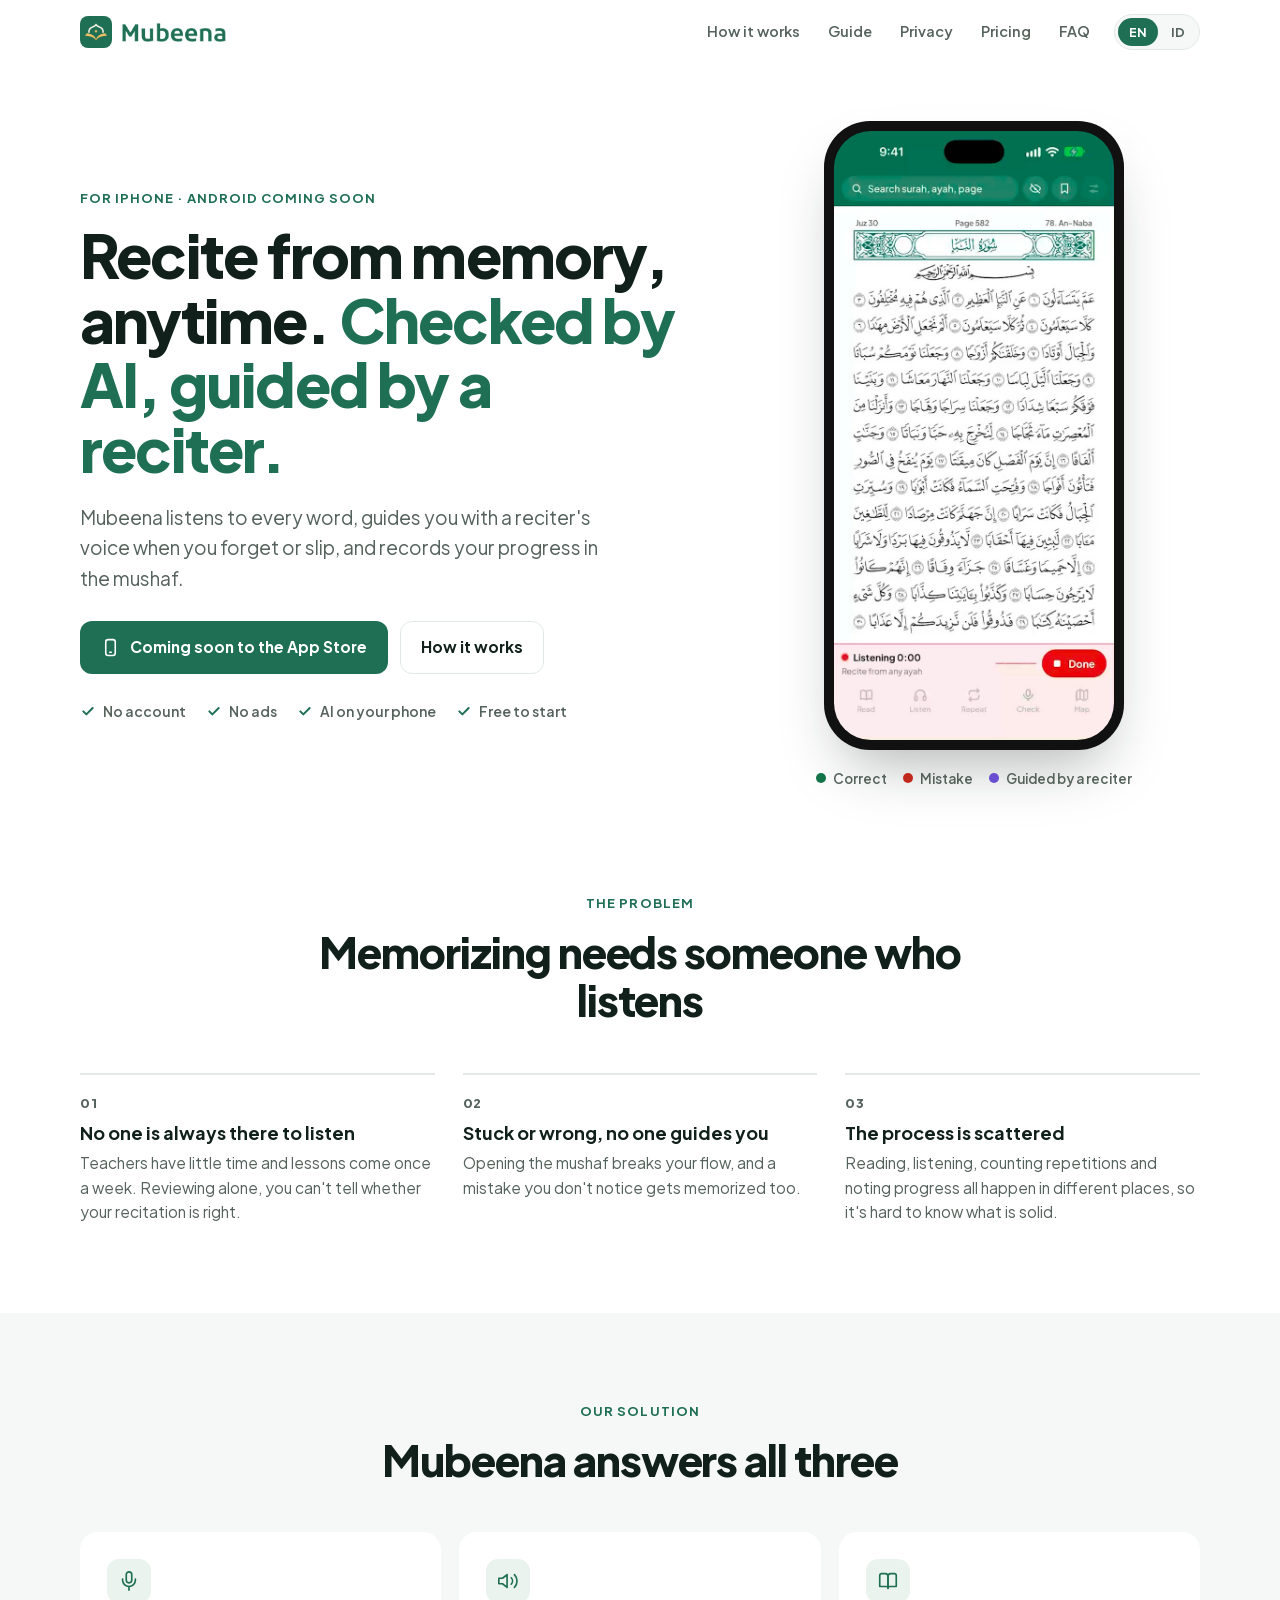
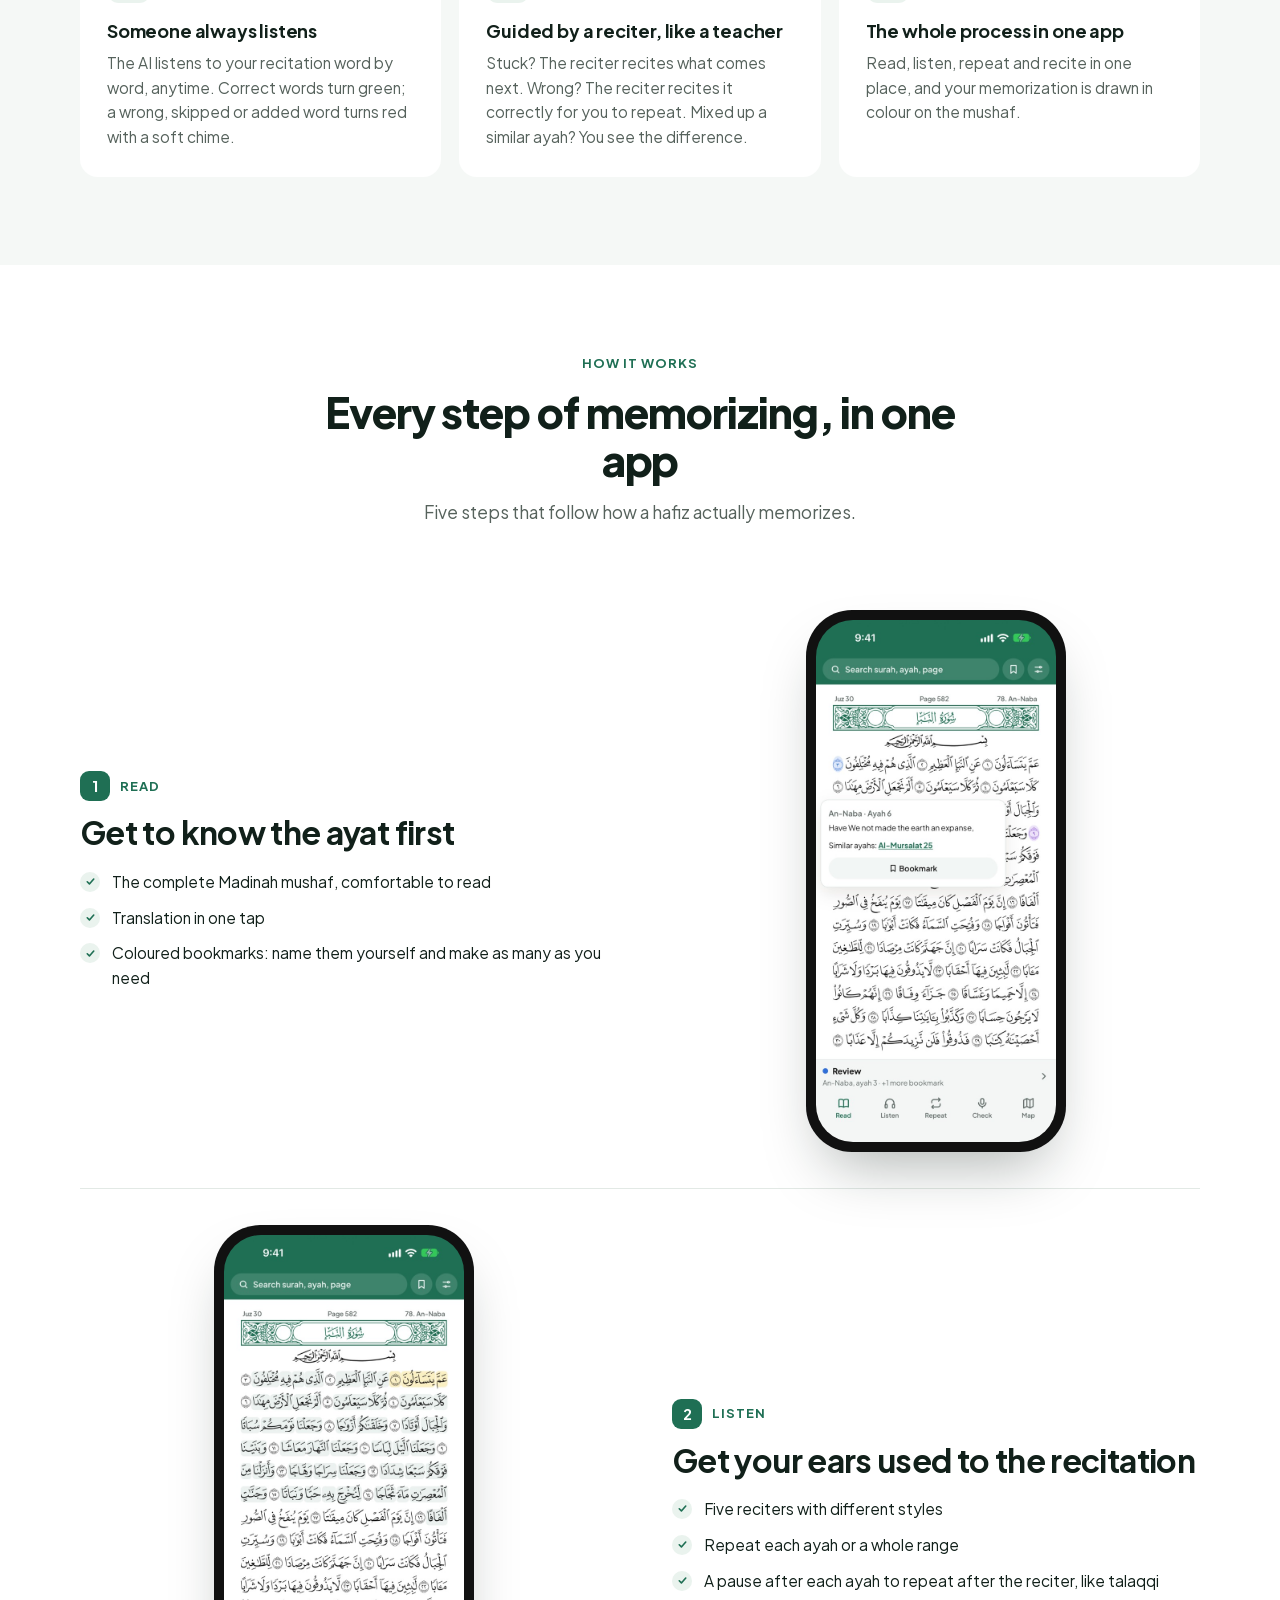
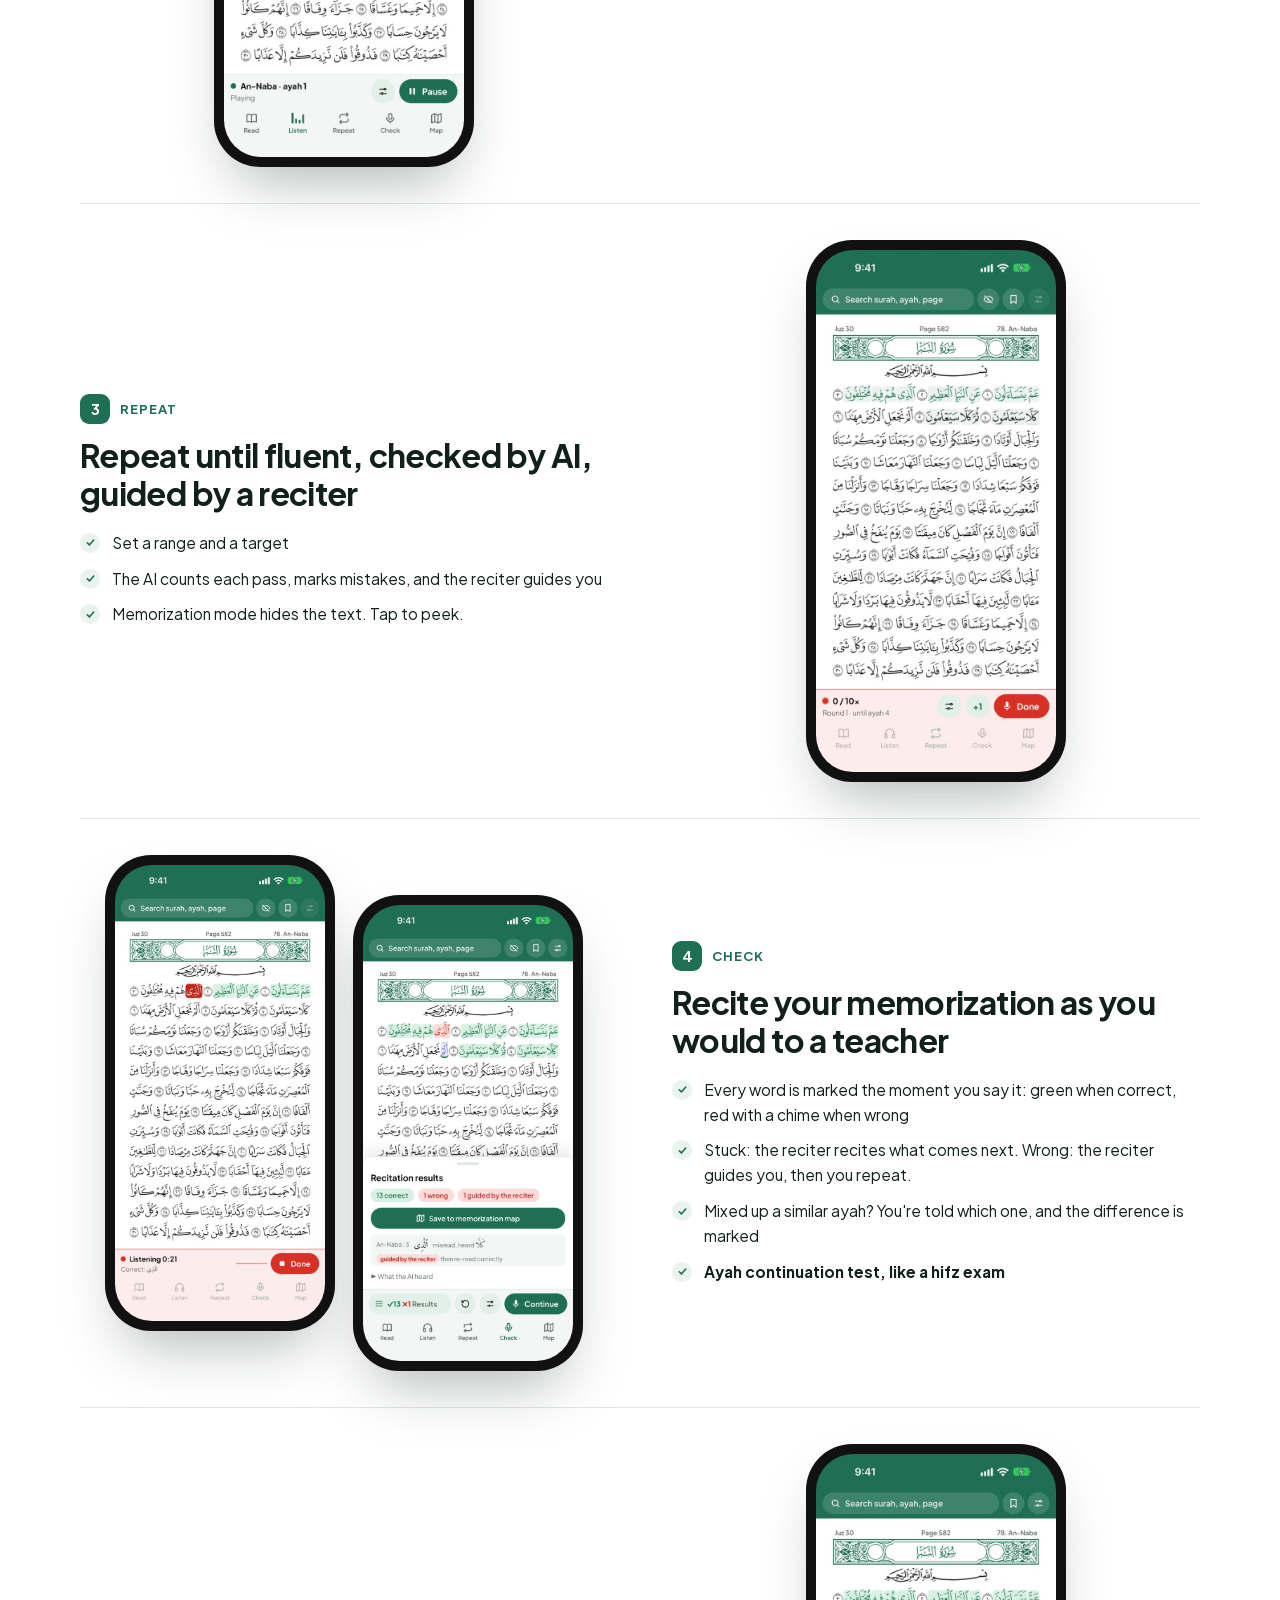
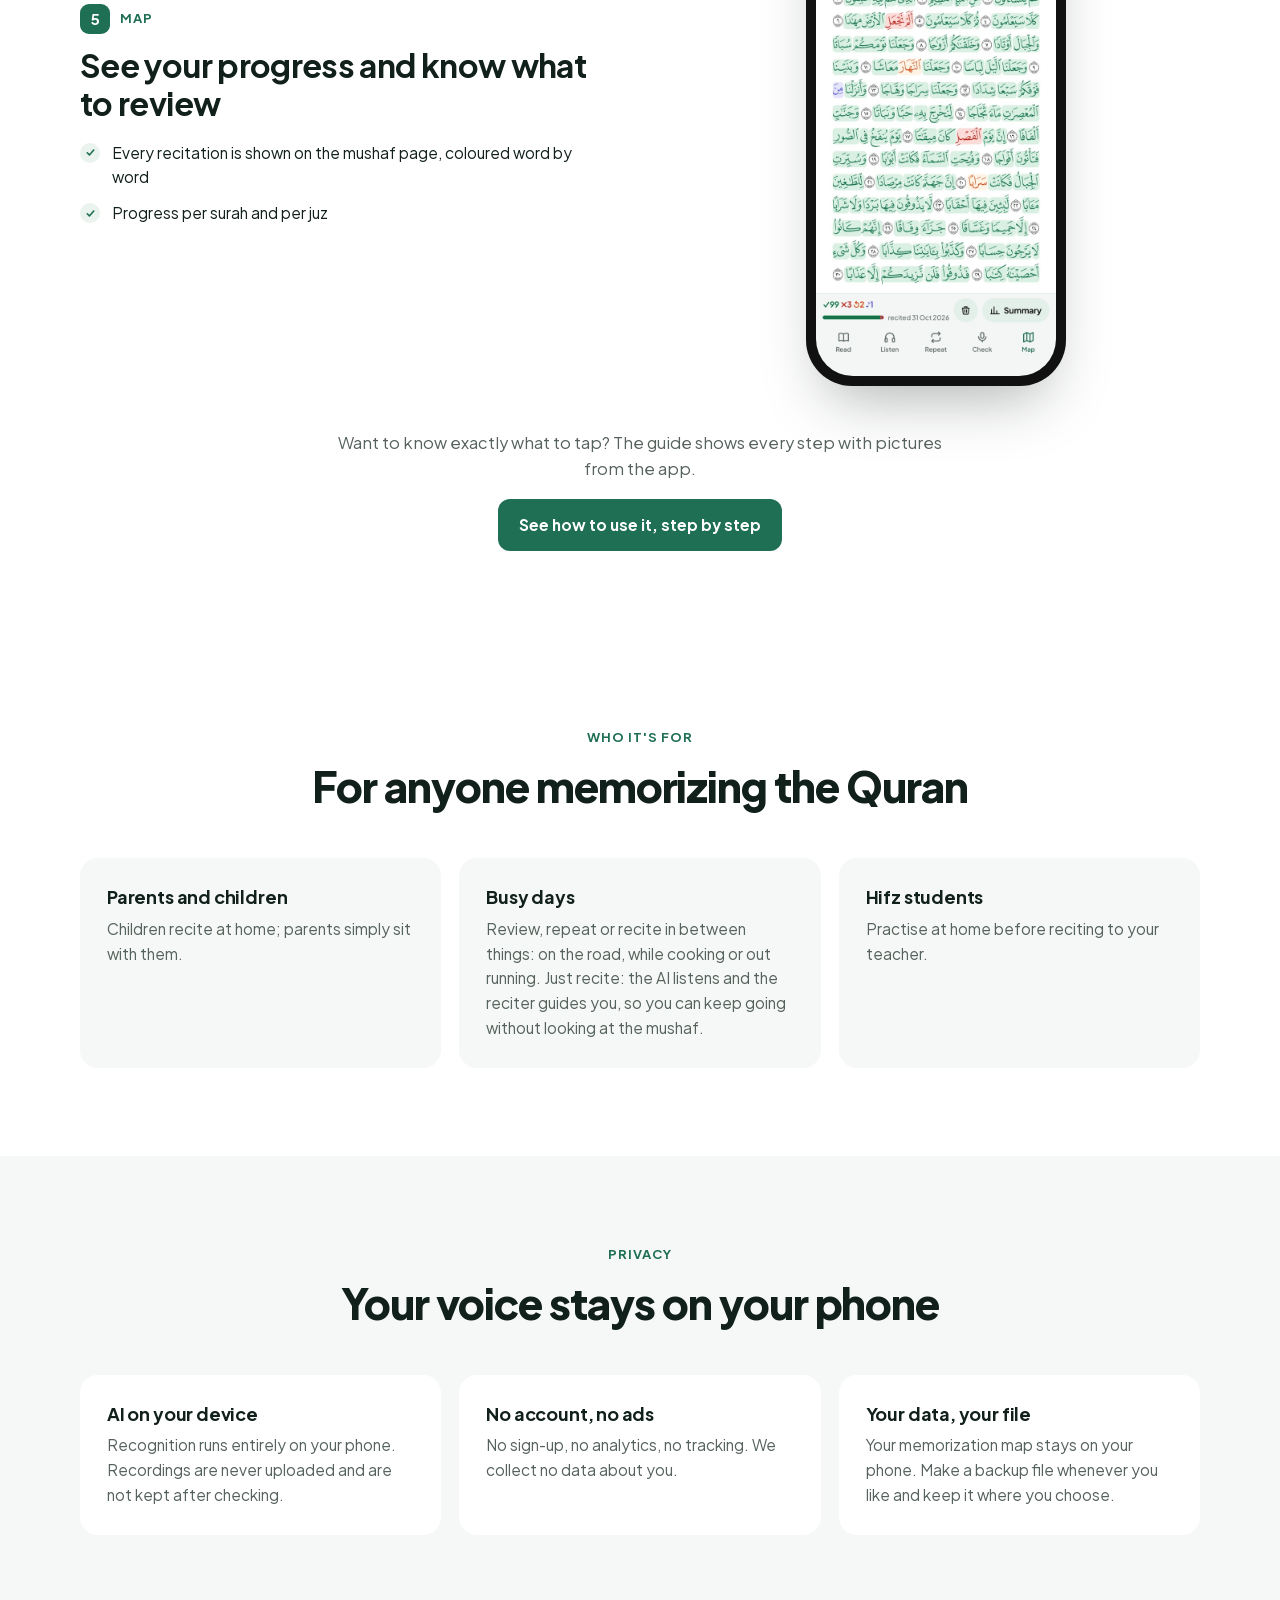
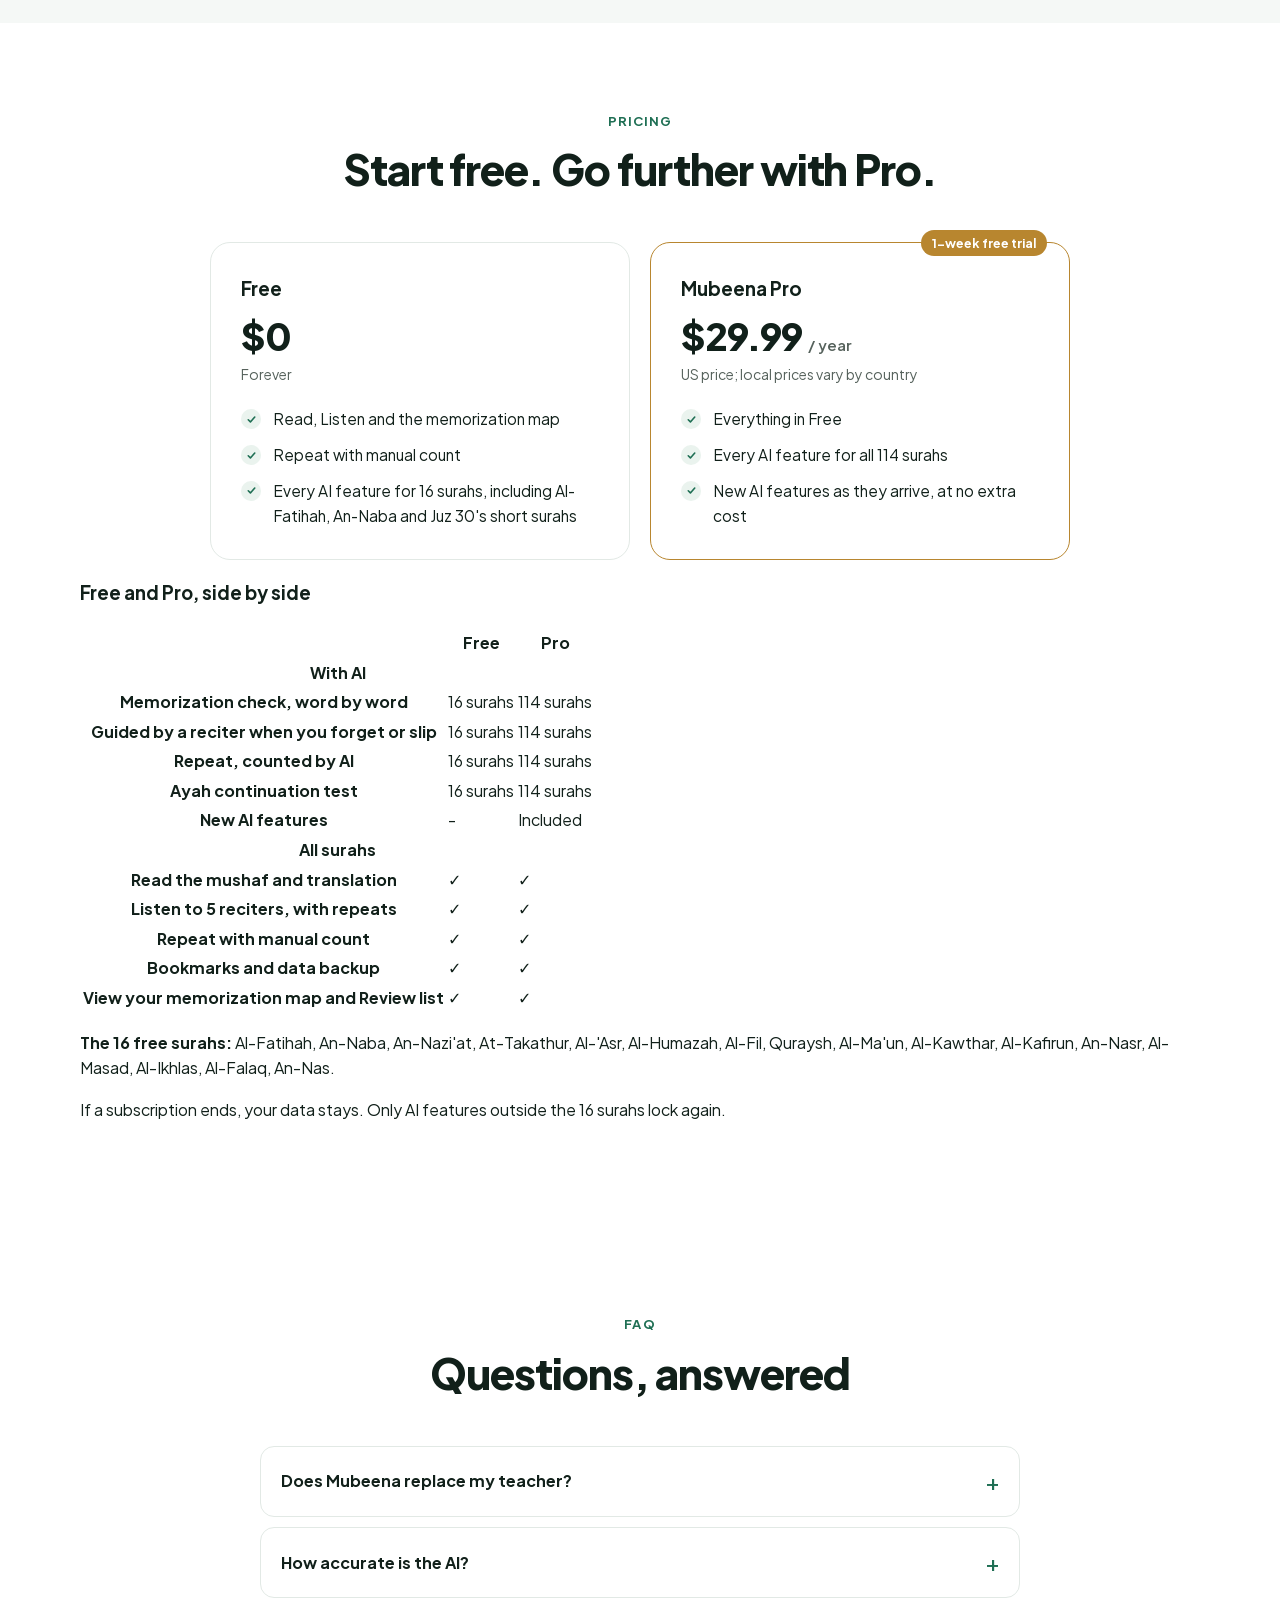
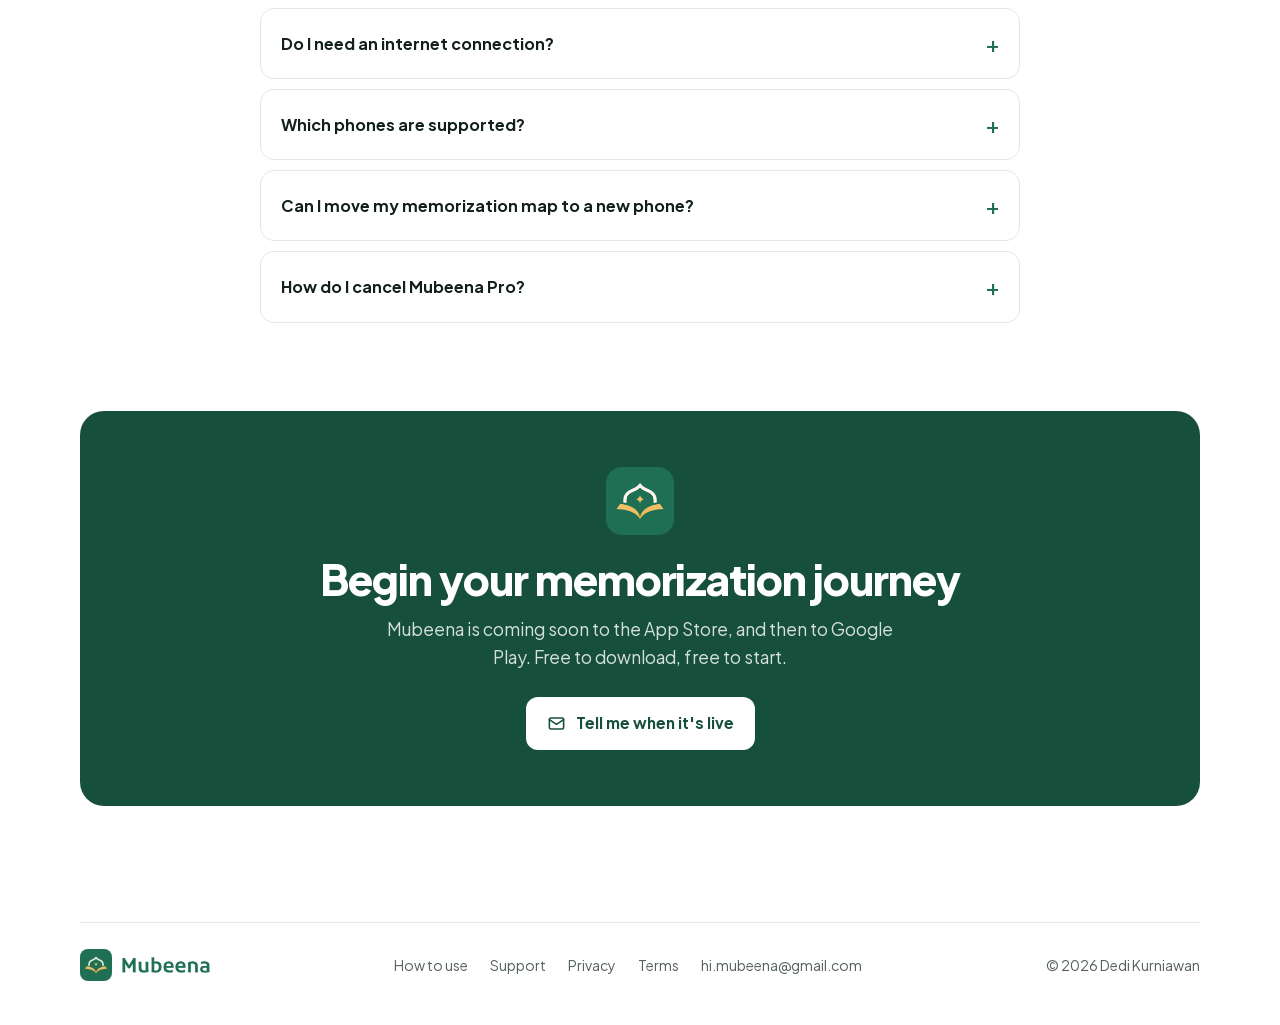
==== commit 94e181c9: "Add files via upload" ====
--- a/index.html
+++ b/index.html
@@ -269,7 +269,7 @@
       <ul class="centang">
         <li><span data-lang="en">Read, Listen and the memorization map</span><span data-lang="id">Baca, Dengar, dan peta hafalan</span></li>
         <li><span data-lang="en">Repeat with manual count</span><span data-lang="id">Takrir dengan hitungan manual</span></li>
-        <li><span data-lang="en">All AI features for Al-Fatihah, An-Naba, An-Nazi'at and At-Takathur to An-Nas</span><span data-lang="id">Semua fitur AI untuk Al-Fatihah, An-Naba', An-Nazi'at, dan At-Takasur sampai An-Nas</span></li>
+        <li><span data-lang="en">Every AI feature for 16 surahs, including Al-Fatihah, An-Naba and Juz 30's short surahs</span><span data-lang="id">Semua fitur AI untuk 16 surah, termasuk Al-Fatihah, An-Naba', dan surah pendek Juz 30</span></li>
       </ul>
     </div>
     <div class="paket pro muncul">
@@ -279,10 +279,34 @@
       <div class="ket"><span data-lang="en">US price; local prices vary by country</span><span data-lang="id">Harga Indonesia; tiap negara bisa berbeda</span></div>
       <ul class="centang">
         <li><span data-lang="en">Everything in Free</span><span data-lang="id">Semua yang ada di Gratis</span></li>
-        <li><span data-lang="en">Memorization check for all 114 surahs</span><span data-lang="id">Setor hafalan seluruh 114 surah</span></li>
-        <li><span data-lang="en">Repeat counted by AI for all 114 surahs</span><span data-lang="id">Takrir dihitung AI untuk seluruh 114 surah</span></li>
-      </ul>
-    </div>
+        <li><span data-lang="en">Every AI feature for all 114 surahs</span><span data-lang="id">Semua fitur AI untuk seluruh 114 surah</span></li>
+        <li><span data-lang="en">New AI features as they arrive, at no extra cost</span><span data-lang="id">Fitur AI baru saat hadir, tanpa biaya tambahan</span></li>
+      </ul>
+    </div>
+  </div>
+
+  <div class="banding muncul" id="banding">
+    <h3><span data-lang="en">Free and Pro, side by side</span><span data-lang="id">Perbandingan Gratis dan Pro</span></h3>
+    <table>
+      <thead><tr><th></th><th><span data-lang="en">Free</span><span data-lang="id">Gratis</span></th><th class="k-pro">Pro</th></tr></thead>
+      <tbody>
+        <tr class="sub"><th colspan="3"><span data-lang="en">With AI</span><span data-lang="id">Dengan AI</span></th></tr>
+        <tr><th><span data-lang="en">Memorization check, word by word</span><span data-lang="id">Setor hafalan, kata demi kata</span></th><td><span data-lang="en">16 surahs</span><span data-lang="id">16 surah</span></td><td class="k-pro"><span data-lang="en">114 surahs</span><span data-lang="id">114 surah</span></td></tr>
+        <tr><th><span data-lang="en">Guided by a reciter when you forget or slip</span><span data-lang="id">Dituntun qari saat lupa atau salah</span></th><td><span data-lang="en">16 surahs</span><span data-lang="id">16 surah</span></td><td class="k-pro"><span data-lang="en">114 surahs</span><span data-lang="id">114 surah</span></td></tr>
+        <tr><th><span data-lang="en">Repeat, counted by AI</span><span data-lang="id">Takrir dihitung AI</span></th><td><span data-lang="en">16 surahs</span><span data-lang="id">16 surah</span></td><td class="k-pro"><span data-lang="en">114 surahs</span><span data-lang="id">114 surah</span></td></tr>
+        <tr><th><span data-lang="en">Ayah continuation test</span><span data-lang="id">Tes sambung ayat</span></th><td><span data-lang="en">16 surahs</span><span data-lang="id">16 surah</span></td><td class="k-pro"><span data-lang="en">114 surahs</span><span data-lang="id">114 surah</span></td></tr>
+        <tr><th><span data-lang="en">New AI features</span><span data-lang="id">Fitur AI baru</span></th><td>-</td><td class="k-pro"><span data-lang="en">Included</span><span data-lang="id">Termasuk</span></td></tr>
+        <tr class="sub"><th colspan="3"><span data-lang="en">All surahs</span><span data-lang="id">Seluruh surah</span></th></tr>
+        <tr><th><span data-lang="en">Read the mushaf and translation</span><span data-lang="id">Baca mushaf dan terjemahan</span></th><td class="ya">✓</td><td class="ya k-pro">✓</td></tr>
+        <tr><th><span data-lang="en">Listen to 5 reciters, with repeats</span><span data-lang="id">Dengar 5 qari, dengan pengulangan</span></th><td class="ya">✓</td><td class="ya k-pro">✓</td></tr>
+        <tr><th><span data-lang="en">Repeat with manual count</span><span data-lang="id">Takrir dengan hitungan manual</span></th><td class="ya">✓</td><td class="ya k-pro">✓</td></tr>
+        <tr><th><span data-lang="en">Bookmarks and data backup</span><span data-lang="id">Penanda dan cadangan data</span></th><td class="ya">✓</td><td class="ya k-pro">✓</td></tr>
+        <tr><th><span data-lang="en">View your memorization map and Review list</span><span data-lang="id">Lihat peta hafalan dan daftar Murajaah</span></th><td class="ya">✓</td><td class="ya k-pro">✓</td></tr>
+      </tbody>
+    </table>
+    <p class="gratis-16"><b><span data-lang="en">The 16 free surahs:</span><span data-lang="id">16 surah gratis:</span></b>
+      <span data-lang="en">Al-Fatihah, An-Naba, An-Nazi'at, At-Takathur, Al-'Asr, Al-Humazah, Al-Fil, Quraysh, Al-Ma'un, Al-Kawthar, Al-Kafirun, An-Nasr, Al-Masad, Al-Ikhlas, Al-Falaq, An-Nas.</span><span data-lang="id">Al-Fatihah, An-Naba', An-Nazi'at, At-Takasur, Al-'Asr, Al-Humazah, Al-Fil, Quraisy, Al-Ma'un, Al-Kausar, Al-Kafirun, An-Nasr, Al-Lahab, Al-Ikhlas, Al-Falaq, An-Nas.</span></p>
+    <p class="gratis-16"><span data-lang="en">If a subscription ends, your data stays. Only AI features outside the 16 surahs lock again.</span><span data-lang="id">Kalau langganan berakhir, data Anda tetap ada. Hanya fitur AI di luar 16 surah yang terkunci lagi.</span></p>
   </div>
 </div></section>
 
--- a/aset/navigasi.css
+++ b/aset/navigasi.css
@@ -0,0 +1,32 @@
+/* Navigasi semua halaman situs (31 Okt 2026): bilah atas menempel, menu burger ke tiap bagian, tombol kembali ke atas. */
+html { scroll-behavior: smooth; scroll-padding-top: 76px; }
+@media (prefers-reduced-motion: reduce) { html { scroll-behavior: auto; } }
+header:not(.nav) { position: sticky; top: 0; z-index: 50; }
+.nv-tombol { flex: none; width: 40px; height: 40px; display: grid; place-items: center; padding: 0; border: 1px solid var(--garis); border-radius: 12px;
+  background: var(--kartu); color: var(--tinta); cursor: pointer; }
+.nv-tombol svg { display: block; }
+.nv-tombol .x { display: none; }
+.nv-tombol[aria-expanded="true"] .x { display: block; }
+.nv-tombol[aria-expanded="true"] .tiga { display: none; }
+.nv-panel { position: fixed; z-index: 60; top: var(--nv-atas, 72px); right: max(12px, calc((100vw - 760px) / 2)); width: min(340px, calc(100vw - 24px));
+  max-height: calc(100dvh - var(--nv-atas, 72px) - 16px); overflow-y: auto; overscroll-behavior: contain; padding: 8px; border: 1px solid var(--garis); border-radius: 16px;
+  background: var(--bg); box-shadow: 0 18px 44px -14px rgba(10, 30, 22, .38); font-size: 15px; line-height: 1.35; }
+.nv-panel[hidden] { display: none; }
+.nv-panel h2 { margin: 8px 10px 4px; font-size: 12px; font-weight: 700; letter-spacing: .04em; text-transform: uppercase; color: var(--redup); }
+.nv-panel ul { list-style: none; margin: 0; padding: 0; }
+.nv-panel li { margin: 0; }
+.nv-panel a { display: block; padding: 10px; border-radius: 10px; color: var(--tinta); font-weight: 600; text-decoration: none; }
+.nv-panel a:hover { background: var(--kartu); }
+.nv-panel a.kini, .nv-panel a[aria-current] { color: var(--aksen, var(--hijau)); background: color-mix(in srgb, var(--hijau) 12%, transparent); }
+.nv-panel .pemisah { height: 1px; margin: 8px 10px; background: var(--garis); }
+#keAtas { position: fixed; z-index: 40; right: max(16px, env(safe-area-inset-right)); bottom: max(20px, env(safe-area-inset-bottom)); width: 46px; height: 46px;
+  display: grid; place-items: center; padding: 0; border: 1px solid rgba(255, 255, 255, .22); border-radius: 50%; background: #1f6f54; color: #fff; cursor: pointer;
+  box-shadow: 0 10px 24px -8px rgba(10, 30, 22, .55); opacity: 0; visibility: hidden; transform: translateY(8px); transition: opacity .18s, transform .18s, visibility .18s; }
+#keAtas.tampak { opacity: 1; visibility: visible; transform: none; }
+.nv-tombol:focus-visible, .nv-panel a:focus-visible, #keAtas:focus-visible { outline: 2px solid var(--aksen, var(--hijau)); outline-offset: 2px; }
+/* Beranda layar lebar sudah punya tautan di bilah atas. */
+@media (min-width: 761px) { .nav .nv-tombol { display: none; } }
+@media (max-width: 760px) { .nav .wadah { gap: 10px; } }
+@media (max-width: 360px) { .atas .tulisan, .nav .tulisan { width: 84px; } .bhs button { padding: 4px 8px; } }
+@media (prefers-reduced-motion: reduce) { #keAtas { transition: none; } }
+@media print { .nv-tombol, .nv-panel, #keAtas { display: none !important; } }
